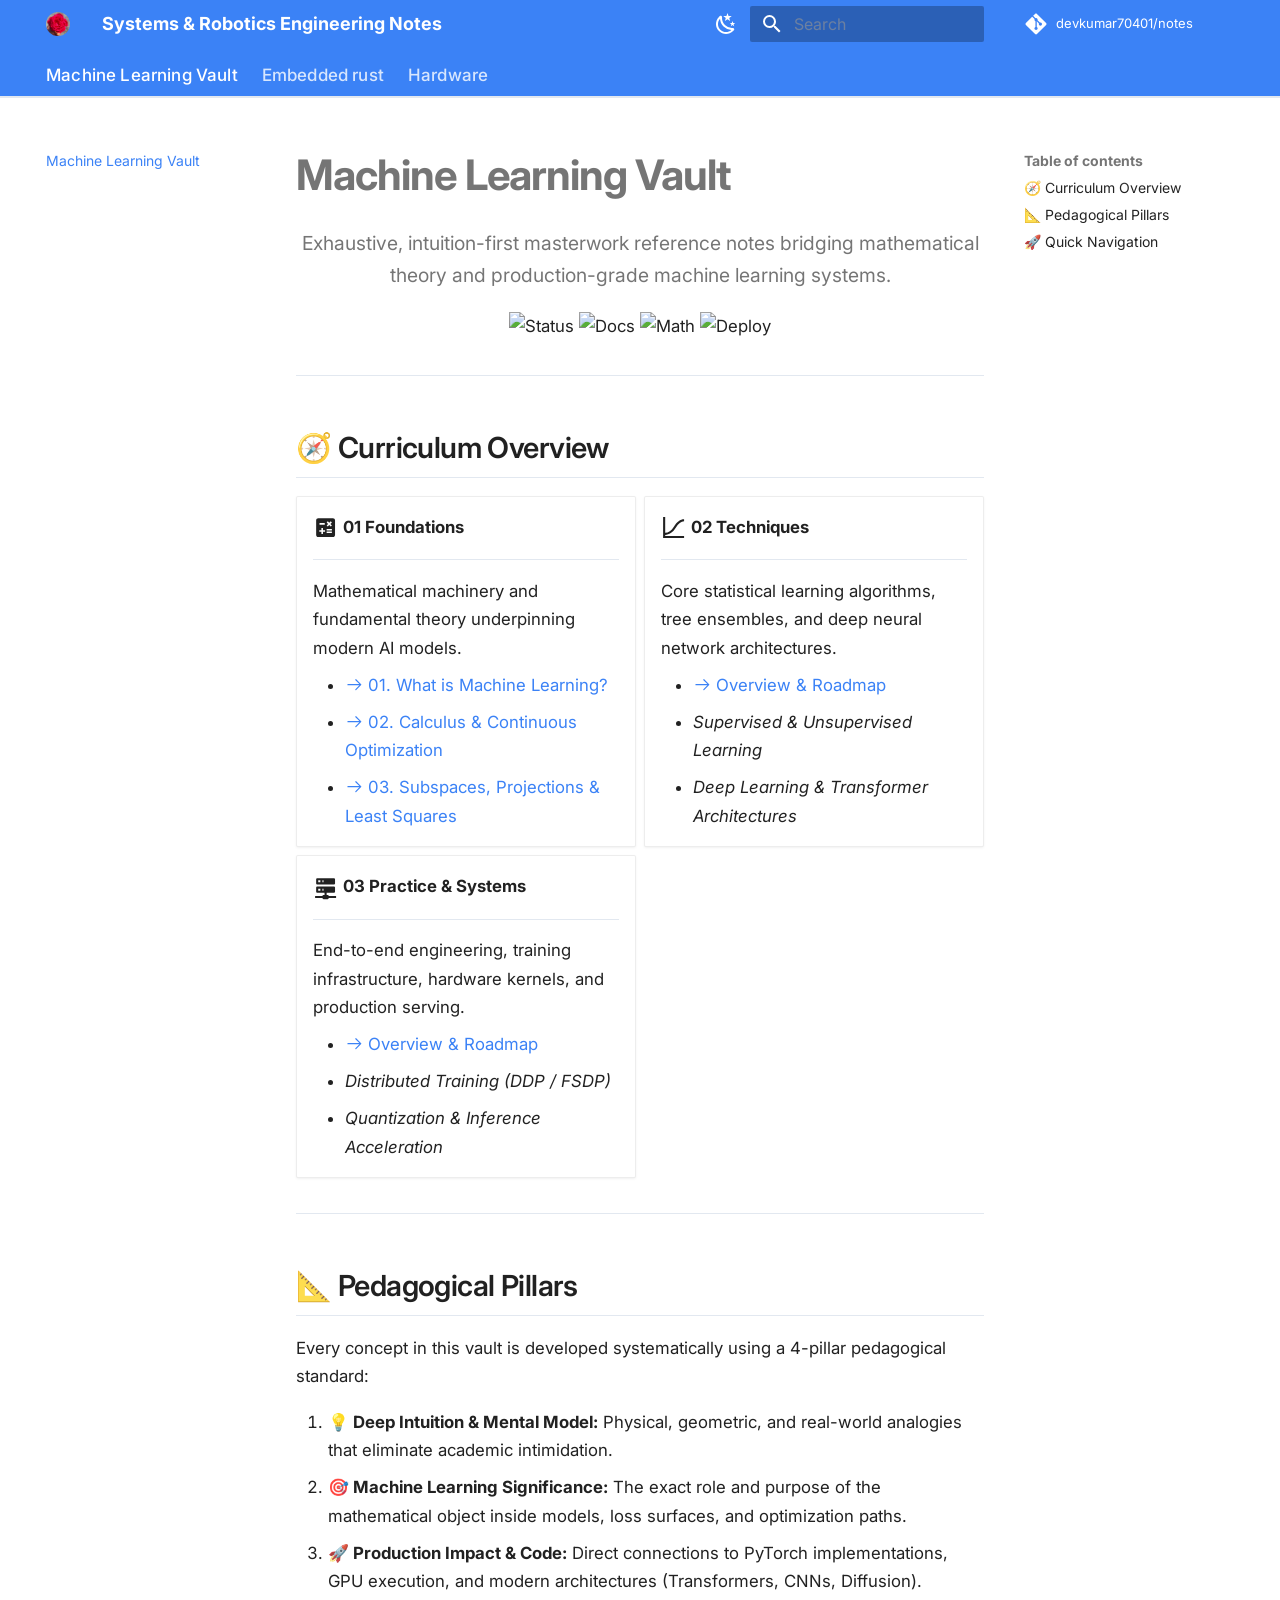
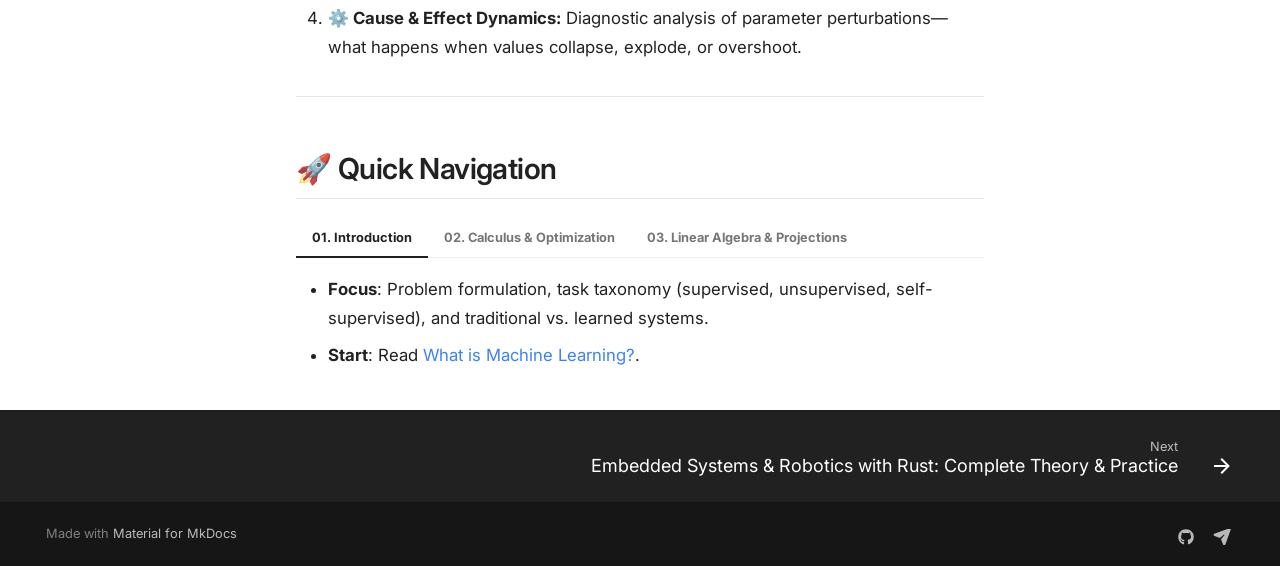
==== index.html @ ed11b373 "deploy: 93e74ef20688823887e43f752be25948a6ef1a98" ====
<!doctype html>
<html lang="en" class="no-js">
  <head>
    
      <meta charset="utf-8">
      <meta name="viewport" content="width=device-width,initial-scale=1">
      
        <meta name="description" content="Production-grade engineering notes on Embedded Rust, Microcontrollers, and Robotics.">
      
      
        <meta name="author" content="Devendra">
      
      
        <link rel="canonical" href="https://devkumar70401.github.io/notes/">
      
      
      
        <link rel="next" href="embedded_rust/">
      
      
        
      
      
      <link rel="icon" href="assets/avatar.png">
      <meta name="generator" content="mkdocs-1.6.1, mkdocs-material-9.8.1">
    
    
      
        <title>Systems & Robotics Engineering Notes</title>
      
    
    
      <link rel="stylesheet" href="assets/stylesheets/main.57a0d79d.min.css">
      
        
        <link rel="stylesheet" href="assets/stylesheets/palette.fb2fffe2.min.css">
      
      


    
    
      
    
    
      
        
        
        <link rel="preconnect" href="https://fonts.gstatic.com" crossorigin>
        <link rel="stylesheet" href="https://fonts.googleapis.com/css?family=Inter:300,300i,400,400i,700,700i%7CJetBrains+Mono:400,400i,700,700i&display=fallback">
        <style>:root{--md-text-font:"Inter";--md-code-font:"JetBrains Mono"}</style>
      
    
    
      <link rel="stylesheet" href="https://unpkg.com/katex@0/dist/katex.min.css">
    
      <link rel="stylesheet" href="stylesheets/extra.css">
    
    <script>__md_scope=new URL(".",location),__md_hash=e=>[...e].reduce(((e,_)=>(e<<5)-e+_.charCodeAt(0)),0),__md_get=(e,_=localStorage,t=__md_scope)=>JSON.parse(_.getItem(t.pathname+"."+e)),__md_set=(e,_,t=localStorage,a=__md_scope)=>{try{t.setItem(a.pathname+"."+e,JSON.stringify(_))}catch(e){}}</script>
    
      

    
    
  </head>
  
  
    
    
      
    
    
    
    
    <body dir="ltr" data-md-color-scheme="default" data-md-color-primary="custom" data-md-color-accent="sky">
  
    
    <input class="md-toggle" data-md-toggle="drawer" type="checkbox" id="__drawer" autocomplete="off">
    <input class="md-toggle" data-md-toggle="search" type="checkbox" id="__search" autocomplete="off">
    <label class="md-overlay" for="__drawer"></label>
    <div data-md-component="skip">
      
        
        <a href="#machine-learning-vault" class="md-skip">
          Skip to content
        </a>
      
    </div>
    <div data-md-component="announce">
      
    </div>
    
    
      

  

<header class="md-header md-header--shadow md-header--lifted" data-md-component="header">
  <nav class="md-header__inner md-grid" aria-label="Header">
    <a href="." title="Systems &amp; Robotics Engineering Notes" class="md-header__button md-logo" aria-label="Systems & Robotics Engineering Notes" data-md-component="logo">
      
  <img src="assets/avatar.png" alt="logo">

    </a>
    <label class="md-header__button md-icon" for="__drawer">
      
      <svg xmlns="http://www.w3.org/2000/svg" viewBox="0 0 24 24"><path d="M3 6h18v2H3zm0 5h18v2H3zm0 5h18v2H3z"/></svg>
    </label>
    <div class="md-header__title" data-md-component="header-title">
      <div class="md-header__ellipsis">
        <div class="md-header__topic">
          <span class="md-ellipsis">
            Systems & Robotics Engineering Notes
          </span>
        </div>
        <div class="md-header__topic" data-md-component="header-topic">
          <span class="md-ellipsis">
            
              Machine Learning Vault
            
          </span>
        </div>
      </div>
    </div>
    
      
        <form class="md-header__option" data-md-component="palette">
  
    
    
    
    <input class="md-option" data-md-color-media="(prefers-color-scheme: light)" data-md-color-scheme="default" data-md-color-primary="custom" data-md-color-accent="sky"  aria-label="Switch to dark mode"  type="radio" name="__palette" id="__palette_0">
    
      <label class="md-header__button md-icon" title="Switch to dark mode" for="__palette_1" hidden>
        <svg xmlns="http://www.w3.org/2000/svg" viewBox="0 0 24 24"><path d="m17.75 4.09-2.53 1.94.91 3.06-2.63-1.81-2.63 1.81.91-3.06-2.53-1.94L12.44 4l1.06-3 1.06 3zm3.5 6.91-1.64 1.25.59 1.98-1.7-1.17-1.7 1.17.59-1.98L15.75 11l2.06-.05L18.5 9l.69 1.95zm-2.28 4.95c.83-.08 1.72 1.1 1.19 1.85-.32.45-.66.87-1.08 1.27C15.17 23 8.84 23 4.94 19.07c-3.91-3.9-3.91-10.24 0-14.14.4-.4.82-.76 1.27-1.08.75-.53 1.93.36 1.85 1.19-.27 2.86.69 5.83 2.89 8.02a9.96 9.96 0 0 0 8.02 2.89m-1.64 2.02a12.08 12.08 0 0 1-7.8-3.47c-2.17-2.19-3.33-5-3.49-7.82-2.81 3.14-2.7 7.96.31 10.98 3.02 3.01 7.84 3.12 10.98.31"/></svg>
      </label>
    
  
    
    
    
    <input class="md-option" data-md-color-media="(prefers-color-scheme: dark)" data-md-color-scheme="slate" data-md-color-primary="custom" data-md-color-accent="sky"  aria-label="Switch to light mode"  type="radio" name="__palette" id="__palette_1">
    
      <label class="md-header__button md-icon" title="Switch to light mode" for="__palette_0" hidden>
        <svg xmlns="http://www.w3.org/2000/svg" viewBox="0 0 24 24"><path d="M12 7a5 5 0 0 1 5 5 5 5 0 0 1-5 5 5 5 0 0 1-5-5 5 5 0 0 1 5-5m0 2a3 3 0 0 0-3 3 3 3 0 0 0 3 3 3 3 0 0 0 3-3 3 3 0 0 0-3-3m0-7 2.39 3.42C13.65 5.15 12.84 5 12 5s-1.65.15-2.39.42zM3.34 7l4.16-.35A7.2 7.2 0 0 0 5.94 8.5c-.44.74-.69 1.5-.83 2.29zm.02 10 1.76-3.77a7.131 7.131 0 0 0 2.38 4.14zM20.65 7l-1.77 3.79a7.02 7.02 0 0 0-2.38-4.15zm-.01 10-4.14.36c.59-.51 1.12-1.14 1.54-1.86.42-.73.69-1.5.83-2.29zM12 22l-2.41-3.44c.74.27 1.55.44 2.41.44.82 0 1.63-.17 2.37-.44z"/></svg>
      </label>
    
  
</form>
      
    
    
      <script>var palette=__md_get("__palette");if(palette&&palette.color){if("(prefers-color-scheme)"===palette.color.media){var media=matchMedia("(prefers-color-scheme: light)"),input=document.querySelector(media.matches?"[data-md-color-media='(prefers-color-scheme: light)']":"[data-md-color-media='(prefers-color-scheme: dark)']");palette.color.media=input.getAttribute("data-md-color-media"),palette.color.scheme=input.getAttribute("data-md-color-scheme"),palette.color.primary=input.getAttribute("data-md-color-primary"),palette.color.accent=input.getAttribute("data-md-color-accent")}for(var[key,value]of Object.entries(palette.color))document.body.setAttribute("data-md-color-"+key,value)}</script>
    
    
    
      
      
        <label class="md-header__button md-icon" for="__search">
          
          <svg xmlns="http://www.w3.org/2000/svg" viewBox="0 0 24 24"><path d="M9.5 3A6.5 6.5 0 0 1 16 9.5c0 1.61-.59 3.09-1.56 4.23l.27.27h.79l5 5-1.5 1.5-5-5v-.79l-.27-.27A6.52 6.52 0 0 1 9.5 16 6.5 6.5 0 0 1 3 9.5 6.5 6.5 0 0 1 9.5 3m0 2C7 5 5 7 5 9.5S7 14 9.5 14 14 12 14 9.5 12 5 9.5 5"/></svg>
        </label>
        <div class="md-search" data-md-component="search" role="dialog">
  <label class="md-search__overlay" for="__search"></label>
  <div class="md-search__inner" role="search">
    <form class="md-search__form" name="search">
      <input type="text" class="md-search__input" name="query" aria-label="Search" placeholder="Search" autocapitalize="off" autocorrect="off" autocomplete="off" spellcheck="false" data-md-component="search-query" required>
      <label class="md-search__icon md-icon" for="__search">
        
        <svg xmlns="http://www.w3.org/2000/svg" viewBox="0 0 24 24"><path d="M9.5 3A6.5 6.5 0 0 1 16 9.5c0 1.61-.59 3.09-1.56 4.23l.27.27h.79l5 5-1.5 1.5-5-5v-.79l-.27-.27A6.52 6.52 0 0 1 9.5 16 6.5 6.5 0 0 1 3 9.5 6.5 6.5 0 0 1 9.5 3m0 2C7 5 5 7 5 9.5S7 14 9.5 14 14 12 14 9.5 12 5 9.5 5"/></svg>
        
        <svg xmlns="http://www.w3.org/2000/svg" viewBox="0 0 24 24"><path d="M20 11v2H8l5.5 5.5-1.42 1.42L4.16 12l7.92-7.92L13.5 5.5 8 11z"/></svg>
      </label>
      <nav class="md-search__options" aria-label="Search">
        
          <a href="javascript:void(0)" class="md-search__icon md-icon" title="Share" aria-label="Share" data-clipboard data-clipboard-text="" data-md-component="search-share" tabindex="-1">
            
            <svg xmlns="http://www.w3.org/2000/svg" viewBox="0 0 24 24"><path d="M18 16.08c-.76 0-1.44.3-1.96.77L8.91 12.7c.05-.23.09-.46.09-.7s-.04-.47-.09-.7l7.05-4.11c.54.5 1.25.81 2.04.81a3 3 0 0 0 3-3 3 3 0 0 0-3-3 3 3 0 0 0-3 3c0 .24.04.47.09.7L8.04 9.81C7.5 9.31 6.79 9 6 9a3 3 0 0 0-3 3 3 3 0 0 0 3 3c.79 0 1.5-.31 2.04-.81l7.12 4.15c-.05.21-.08.43-.08.66 0 1.61 1.31 2.91 2.92 2.91s2.92-1.3 2.92-2.91A2.92 2.92 0 0 0 18 16.08"/></svg>
          </a>
        
        <button type="reset" class="md-search__icon md-icon" title="Clear" aria-label="Clear" tabindex="-1">
          
          <svg xmlns="http://www.w3.org/2000/svg" viewBox="0 0 24 24"><path d="M19 6.41 17.59 5 12 10.59 6.41 5 5 6.41 10.59 12 5 17.59 6.41 19 12 13.41 17.59 19 19 17.59 13.41 12z"/></svg>
        </button>
      </nav>
      
        <div class="md-search__suggest" data-md-component="search-suggest"></div>
      
    </form>
    <div class="md-search__output">
      <div class="md-search__scrollwrap" tabindex="0" data-md-scrollfix>
        <div class="md-search-result" data-md-component="search-result">
          <div class="md-search-result__meta">
            Initializing search
          </div>
          <ol class="md-search-result__list" role="presentation"></ol>
        </div>
      </div>
    </div>
  </div>
</div>
      
    
    
      <div class="md-header__source">
        <a href="https://github.com/devkumar70401/notes" title="Go to repository" class="md-source" data-md-component="source">
  <div class="md-source__icon md-icon">
    
    <svg xmlns="http://www.w3.org/2000/svg" viewBox="0 0 448 512"><!--! Font Awesome Free 7.1.0 by @fontawesome - https://fontawesome.com License - https://fontawesome.com/license/free (Icons: CC BY 4.0, Fonts: SIL OFL 1.1, Code: MIT License) Copyright 2025 Fonticons, Inc.--><path d="M439.6 236.1 244 40.5c-5.4-5.5-12.8-8.5-20.4-8.5s-15 3-20.4 8.4L162.5 81l51.5 51.5c27.1-9.1 52.7 16.8 43.4 43.7l49.7 49.7c34.2-11.8 61.2 31 35.5 56.7-26.5 26.5-70.2-2.9-56-37.3L240.3 199v121.9c25.3 12.5 22.3 41.8 9.1 55-6.4 6.4-15.2 10.1-24.3 10.1s-17.8-3.6-24.3-10.1c-17.6-17.6-11.1-46.9 11.2-56v-123c-20.8-8.5-24.6-30.7-18.6-45L142.6 101 8.5 235.1C3 240.6 0 247.9 0 255.5s3 15 8.5 20.4l195.6 195.7c5.4 5.4 12.7 8.4 20.4 8.4s15-3 20.4-8.4l194.7-194.7c5.4-5.4 8.4-12.8 8.4-20.4s-3-15-8.4-20.4"/></svg>
  </div>
  <div class="md-source__repository">
    devkumar70401/notes
  </div>
</a>
      </div>
    
  </nav>
  
    
      
<nav class="md-tabs" aria-label="Tabs" data-md-component="tabs">
  <div class="md-grid">
    <ul class="md-tabs__list">
      
        
  
  
  
    
  
  
    <li class="md-tabs__item md-tabs__item--active">
      <a href="." class="md-tabs__link">
        
  
  
    
  
  Machine Learning Vault

      </a>
    </li>
  

      
        
  
  
  
  
    
    
      <li class="md-tabs__item">
        <a href="embedded_rust/" class="md-tabs__link">
          
  
  
  Embedded rust

        </a>
      </li>
    
  

      
        
  
  
  
  
    
    
      <li class="md-tabs__item">
        <a href="hardware/hardware_theory/" class="md-tabs__link">
          
  
  
  Hardware

        </a>
      </li>
    
  

      
    </ul>
  </div>
</nav>
    
  
</header>
    
    <div class="md-container" data-md-component="container">
      
      
        
      
      <main class="md-main" data-md-component="main">
        <div class="md-main__inner md-grid">
          
            
              
              <div class="md-sidebar md-sidebar--primary" data-md-component="sidebar" data-md-type="navigation" >
                <div class="md-sidebar__scrollwrap">
                  <div class="md-sidebar__inner">
                    


  


<nav class="md-nav md-nav--primary md-nav--lifted" aria-label="Navigation" data-md-level="0">
  <label class="md-nav__title" for="__drawer">
    <a href="." title="Systems &amp; Robotics Engineering Notes" class="md-nav__button md-logo" aria-label="Systems & Robotics Engineering Notes" data-md-component="logo">
      
  <img src="assets/avatar.png" alt="logo">

    </a>
    Systems & Robotics Engineering Notes
  </label>
  
    <div class="md-nav__source">
      <a href="https://github.com/devkumar70401/notes" title="Go to repository" class="md-source" data-md-component="source">
  <div class="md-source__icon md-icon">
    
    <svg xmlns="http://www.w3.org/2000/svg" viewBox="0 0 448 512"><!--! Font Awesome Free 7.1.0 by @fontawesome - https://fontawesome.com License - https://fontawesome.com/license/free (Icons: CC BY 4.0, Fonts: SIL OFL 1.1, Code: MIT License) Copyright 2025 Fonticons, Inc.--><path d="M439.6 236.1 244 40.5c-5.4-5.5-12.8-8.5-20.4-8.5s-15 3-20.4 8.4L162.5 81l51.5 51.5c27.1-9.1 52.7 16.8 43.4 43.7l49.7 49.7c34.2-11.8 61.2 31 35.5 56.7-26.5 26.5-70.2-2.9-56-37.3L240.3 199v121.9c25.3 12.5 22.3 41.8 9.1 55-6.4 6.4-15.2 10.1-24.3 10.1s-17.8-3.6-24.3-10.1c-17.6-17.6-11.1-46.9 11.2-56v-123c-20.8-8.5-24.6-30.7-18.6-45L142.6 101 8.5 235.1C3 240.6 0 247.9 0 255.5s3 15 8.5 20.4l195.6 195.7c5.4 5.4 12.7 8.4 20.4 8.4s15-3 20.4-8.4l194.7-194.7c5.4-5.4 8.4-12.8 8.4-20.4s-3-15-8.4-20.4"/></svg>
  </div>
  <div class="md-source__repository">
    devkumar70401/notes
  </div>
</a>
    </div>
  
  <ul class="md-nav__list" data-md-scrollfix>
    
      
      
  
  
    
  
  
  
    <li class="md-nav__item md-nav__item--active">
      
      <input class="md-nav__toggle md-toggle" type="checkbox" id="__toc">
      
      
        
      
      
        <label class="md-nav__link md-nav__link--active" for="__toc">
          
  
  
  <span class="md-ellipsis">
    
  
    Machine Learning Vault
  

    
  </span>
  
  

          <span class="md-nav__icon md-icon"></span>
        </label>
      
      <a href="." class="md-nav__link md-nav__link--active">
        
  
  
  <span class="md-ellipsis">
    
  
    Machine Learning Vault
  

    
  </span>
  
  

      </a>
      
        

<nav class="md-nav md-nav--secondary" aria-label="Table of contents">
  
  
  
    
  
  
    <label class="md-nav__title" for="__toc">
      <span class="md-nav__icon md-icon"></span>
      Table of contents
    </label>
    <ul class="md-nav__list" data-md-component="toc" data-md-scrollfix>
      
        <li class="md-nav__item">
  <a href="#curriculum-overview" class="md-nav__link">
    <span class="md-ellipsis">
      
        🧭 Curriculum Overview
      
    </span>
  </a>
  
</li>
      
        <li class="md-nav__item">
  <a href="#pedagogical-pillars" class="md-nav__link">
    <span class="md-ellipsis">
      
        📐 Pedagogical Pillars
      
    </span>
  </a>
  
</li>
      
        <li class="md-nav__item">
  <a href="#quick-navigation" class="md-nav__link">
    <span class="md-ellipsis">
      
        🚀 Quick Navigation
      
    </span>
  </a>
  
</li>
      
    </ul>
  
</nav>
      
    </li>
  

    
      
      
  
  
  
  
    
    
    
    
      
      
        
      
    
    
    <li class="md-nav__item md-nav__item--nested">
      
        
        
          
        
        <input class="md-nav__toggle md-toggle md-toggle--indeterminate" type="checkbox" id="__nav_2" >
        
          
          <label class="md-nav__link" for="__nav_2" id="__nav_2_label" tabindex="0">
            
  
  
  <span class="md-ellipsis">
    
  
    Embedded rust
  

    
  </span>
  
  

            <span class="md-nav__icon md-icon"></span>
          </label>
        
        <nav class="md-nav" data-md-level="1" aria-labelledby="__nav_2_label" aria-expanded="false">
          <label class="md-nav__title" for="__nav_2">
            <span class="md-nav__icon md-icon"></span>
            
  
    Embedded rust
  

          </label>
          <ul class="md-nav__list" data-md-scrollfix>
            
              
                
  
  
  
  
    <li class="md-nav__item">
      <a href="embedded_rust/" class="md-nav__link">
        
  
  
  <span class="md-ellipsis">
    
  
    Embedded Systems &amp; Robotics with Rust: Complete Theory &amp; Practice
  

    
  </span>
  
  

      </a>
    </li>
  

              
            
              
                
  
  
  
  
    
    
    
    
      
      
        
      
    
    
    <li class="md-nav__item md-nav__item--nested">
      
        
        
          
        
        <input class="md-nav__toggle md-toggle md-toggle--indeterminate" type="checkbox" id="__nav_2_2" >
        
          
          <label class="md-nav__link" for="__nav_2_2" id="__nav_2_2_label" tabindex="0">
            
  
  
  <span class="md-ellipsis">
    
  
    Unit 01 foundations
  

    
  </span>
  
  

            <span class="md-nav__icon md-icon"></span>
          </label>
        
        <nav class="md-nav" data-md-level="2" aria-labelledby="__nav_2_2_label" aria-expanded="false">
          <label class="md-nav__title" for="__nav_2_2">
            <span class="md-nav__icon md-icon"></span>
            
  
    Unit 01 foundations
  

          </label>
          <ul class="md-nav__list" data-md-scrollfix>
            
              
                
  
  
  
  
    <li class="md-nav__item">
      <a href="embedded_rust/unit_01_foundations/ch01_syntax_and_execution_model/" class="md-nav__link">
        
  
  
  <span class="md-ellipsis">
    
  
    Chapter 1: From Java/Python to Rust: Syntax &amp; Execution Model
  

    
  </span>
  
  

      </a>
    </li>
  

              
            
          </ul>
        </nav>
      
    </li>
  

              
            
          </ul>
        </nav>
      
    </li>
  

    
      
      
  
  
  
  
    
    
    
    
      
      
        
      
    
    
    <li class="md-nav__item md-nav__item--nested">
      
        
        
          
        
        <input class="md-nav__toggle md-toggle md-toggle--indeterminate" type="checkbox" id="__nav_3" >
        
          
          <label class="md-nav__link" for="__nav_3" id="__nav_3_label" tabindex="0">
            
  
  
  <span class="md-ellipsis">
    
  
    Hardware
  

    
  </span>
  
  

            <span class="md-nav__icon md-icon"></span>
          </label>
        
        <nav class="md-nav" data-md-level="1" aria-labelledby="__nav_3_label" aria-expanded="false">
          <label class="md-nav__title" for="__nav_3">
            <span class="md-nav__icon md-icon"></span>
            
  
    Hardware
  

          </label>
          <ul class="md-nav__list" data-md-scrollfix>
            
              
                
  
  
  
  
    <li class="md-nav__item">
      <a href="hardware/hardware_theory/" class="md-nav__link">
        
  
  
  <span class="md-ellipsis">
    
  
    Hardware theory
  

    
  </span>
  
  

      </a>
    </li>
  

              
            
          </ul>
        </nav>
      
    </li>
  

    
  </ul>
</nav>
                  </div>
                </div>
              </div>
            
            
              
              <div class="md-sidebar md-sidebar--secondary" data-md-component="sidebar" data-md-type="toc" >
                <div class="md-sidebar__scrollwrap">
                  <div class="md-sidebar__inner">
                    

<nav class="md-nav md-nav--secondary" aria-label="Table of contents">
  
  
  
    
  
  
    <label class="md-nav__title" for="__toc">
      <span class="md-nav__icon md-icon"></span>
      Table of contents
    </label>
    <ul class="md-nav__list" data-md-component="toc" data-md-scrollfix>
      
        <li class="md-nav__item">
  <a href="#curriculum-overview" class="md-nav__link">
    <span class="md-ellipsis">
      
        🧭 Curriculum Overview
      
    </span>
  </a>
  
</li>
      
        <li class="md-nav__item">
  <a href="#pedagogical-pillars" class="md-nav__link">
    <span class="md-ellipsis">
      
        📐 Pedagogical Pillars
      
    </span>
  </a>
  
</li>
      
        <li class="md-nav__item">
  <a href="#quick-navigation" class="md-nav__link">
    <span class="md-ellipsis">
      
        🚀 Quick Navigation
      
    </span>
  </a>
  
</li>
      
    </ul>
  
</nav>
                  </div>
                </div>
              </div>
            
          
          
            <div class="md-content" data-md-component="content">
              
                



  


              
              <article class="md-content__inner md-typeset">
                
                  


  
  


<h1 id="machine-learning-vault">Machine Learning Vault<a class="headerlink" href="#machine-learning-vault" title="Permanent link">&para;</a></h1>
<p align="center" style="font-size: 1.15em; color: var(--md-default-fg-color--light); margin-top: -0.5em; max-width: 680px; margin-left: auto; margin-right: auto;">
  Exhaustive, intuition-first masterwork reference notes bridging mathematical theory and production-grade machine learning systems.
</p>

<p align="center">
  <img src="https://img.shields.io/badge/Status-Active_Development-3b82f6?style=flat-square" alt="Status">
  <img src="https://img.shields.io/badge/Docs-Material_for_MkDocs-0f172a?style=flat-square" alt="Docs">
  <img src="https://img.shields.io/badge/Math-KaTeX_Rendered-3b82f6?style=flat-square" alt="Math">
  <img src="https://img.shields.io/badge/Deploy-GitHub_Pages-22c55e?style=flat-square" alt="Deploy">
</p>

<hr />
<h2 id="curriculum-overview">🧭 Curriculum Overview<a class="headerlink" href="#curriculum-overview" title="Permanent link">&para;</a></h2>
<div class="grid cards">
<ul>
<li>
<p><span class="twemoji lg middle"><svg xmlns="http://www.w3.org/2000/svg" viewBox="0 0 24 24"><path d="M19 3H5c-1.1 0-2 .9-2 2v14c0 1.1.9 2 2 2h14c1.1 0 2-.9 2-2V5c0-1.1-.9-2-2-2m-6 4.1L14.1 6l1.4 1.4L16.9 6 18 7.1l-1.4 1.4L18 9.9 16.9 11l-1.4-1.4-1.4 1.4L13 9.9l1.4-1.4zm-6.8.6h5v1.5h-5zm5.3 8.3h-2v2H8v-2H6v-1.5h2v-2h1.5v2h2zm6.5 1.2h-5v-1.5h5zm0-2.4h-5v-1.5h5z"/></svg></span> <strong>01 Foundations</strong></p>
<hr />
<p>Mathematical machinery and fundamental theory underpinning modern AI models.</p>
<ul>
<li><a href="machine learning/01 foundations/01_what_is_machine_learning.md"><span class="twemoji"><svg xmlns="http://www.w3.org/2000/svg" viewBox="0 0 24 24"><path d="M13.22 19.03a.75.75 0 0 1 0-1.06L18.19 13H3.75a.75.75 0 0 1 0-1.5h14.44l-4.97-4.97a.749.749 0 0 1 .326-1.275.75.75 0 0 1 .734.215l6.25 6.25a.75.75 0 0 1 0 1.06l-6.25 6.25a.75.75 0 0 1-1.06 0"/></svg></span> 01. What is Machine Learning?</a>  </li>
<li><a href="machine learning/01 foundations/02_calculus.md"><span class="twemoji"><svg xmlns="http://www.w3.org/2000/svg" viewBox="0 0 24 24"><path d="M13.22 19.03a.75.75 0 0 1 0-1.06L18.19 13H3.75a.75.75 0 0 1 0-1.5h14.44l-4.97-4.97a.749.749 0 0 1 .326-1.275.75.75 0 0 1 .734.215l6.25 6.25a.75.75 0 0 1 0 1.06l-6.25 6.25a.75.75 0 0 1-1.06 0"/></svg></span> 02. Calculus &amp; Continuous Optimization</a>  </li>
<li><a href="machine learning/01 foundations/03_subspaces_projections_and_least_squares.md"><span class="twemoji"><svg xmlns="http://www.w3.org/2000/svg" viewBox="0 0 24 24"><path d="M13.22 19.03a.75.75 0 0 1 0-1.06L18.19 13H3.75a.75.75 0 0 1 0-1.5h14.44l-4.97-4.97a.749.749 0 0 1 .326-1.275.75.75 0 0 1 .734.215l6.25 6.25a.75.75 0 0 1 0 1.06l-6.25 6.25a.75.75 0 0 1-1.06 0"/></svg></span> 03. Subspaces, Projections &amp; Least Squares</a></li>
</ul>
</li>
<li>
<p><span class="twemoji lg middle"><svg xmlns="http://www.w3.org/2000/svg" viewBox="0 0 24 24"><path d="M4 19v1h18v2H2V2h2v15c3 0 6-2 8.1-5.6 3-5 6.3-7.4 9.9-7.4v2c-2.8 0-5.5 2.1-8.1 6.5C11.3 16.6 7.7 19 4 19"/></svg></span> <strong>02 Techniques</strong></p>
<hr />
<p>Core statistical learning algorithms, tree ensembles, and deep neural network architectures.</p>
<ul>
<li><a href="machine learning/02 techniques/index.md"><span class="twemoji"><svg xmlns="http://www.w3.org/2000/svg" viewBox="0 0 24 24"><path d="M13.22 19.03a.75.75 0 0 1 0-1.06L18.19 13H3.75a.75.75 0 0 1 0-1.5h14.44l-4.97-4.97a.749.749 0 0 1 .326-1.275.75.75 0 0 1 .734.215l6.25 6.25a.75.75 0 0 1 0 1.06l-6.25 6.25a.75.75 0 0 1-1.06 0"/></svg></span> Overview &amp; Roadmap</a></li>
<li><em>Supervised &amp; Unsupervised Learning</em></li>
<li><em>Deep Learning &amp; Transformer Architectures</em></li>
</ul>
</li>
<li>
<p><span class="twemoji lg middle"><svg xmlns="http://www.w3.org/2000/svg" viewBox="0 0 24 24"><path d="M13 19h1a1 1 0 0 1 1 1h7v2h-7a1 1 0 0 1-1 1h-4a1 1 0 0 1-1-1H2v-2h7a1 1 0 0 1 1-1h1v-2H4a1 1 0 0 1-1-1v-4a1 1 0 0 1 1-1h16a1 1 0 0 1 1 1v4a1 1 0 0 1-1 1h-7zM4 3h16a1 1 0 0 1 1 1v4a1 1 0 0 1-1 1H4a1 1 0 0 1-1-1V4a1 1 0 0 1 1-1m5 4h1V5H9zm0 8h1v-2H9zM5 5v2h2V5zm0 8v2h2v-2z"/></svg></span> <strong>03 Practice &amp; Systems</strong></p>
<hr />
<p>End-to-end engineering, training infrastructure, hardware kernels, and production serving.</p>
<ul>
<li><a href="machine learning/03 practice/index.md"><span class="twemoji"><svg xmlns="http://www.w3.org/2000/svg" viewBox="0 0 24 24"><path d="M13.22 19.03a.75.75 0 0 1 0-1.06L18.19 13H3.75a.75.75 0 0 1 0-1.5h14.44l-4.97-4.97a.749.749 0 0 1 .326-1.275.75.75 0 0 1 .734.215l6.25 6.25a.75.75 0 0 1 0 1.06l-6.25 6.25a.75.75 0 0 1-1.06 0"/></svg></span> Overview &amp; Roadmap</a></li>
<li><em>Distributed Training (DDP / FSDP)</em></li>
<li><em>Quantization &amp; Inference Acceleration</em></li>
</ul>
</li>
</ul>
</div>
<hr />
<h2 id="pedagogical-pillars">📐 Pedagogical Pillars<a class="headerlink" href="#pedagogical-pillars" title="Permanent link">&para;</a></h2>
<p>Every concept in this vault is developed systematically using a 4-pillar pedagogical standard:</p>
<ol>
<li><strong>💡 Deep Intuition &amp; Mental Model:</strong> Physical, geometric, and real-world analogies that eliminate academic intimidation.</li>
<li><strong>🎯 Machine Learning Significance:</strong> The exact role and purpose of the mathematical object inside models, loss surfaces, and optimization paths.</li>
<li><strong>🚀 Production Impact &amp; Code:</strong> Direct connections to PyTorch implementations, GPU execution, and modern architectures (Transformers, CNNs, Diffusion).</li>
<li><strong>⚙️ Cause &amp; Effect Dynamics:</strong> Diagnostic analysis of parameter perturbations—what happens when values collapse, explode, or overshoot.</li>
</ol>
<hr />
<h2 id="quick-navigation">🚀 Quick Navigation<a class="headerlink" href="#quick-navigation" title="Permanent link">&para;</a></h2>
<div class="tabbed-set tabbed-alternate" data-tabs="1:3"><input checked="checked" id="__tabbed_1_1" name="__tabbed_1" type="radio" /><input id="__tabbed_1_2" name="__tabbed_1" type="radio" /><input id="__tabbed_1_3" name="__tabbed_1" type="radio" /><div class="tabbed-labels"><label for="__tabbed_1_1">01. Introduction</label><label for="__tabbed_1_2">02. Calculus &amp; Optimization</label><label for="__tabbed_1_3">03. Linear Algebra &amp; Projections</label></div>
<div class="tabbed-content">
<div class="tabbed-block">
<ul>
<li><strong>Focus</strong>: Problem formulation, task taxonomy (supervised, unsupervised, self-supervised), and traditional vs. learned systems.</li>
<li><strong>Start</strong>: Read <a href="machine learning/01 foundations/01_what_is_machine_learning.md">What is Machine Learning?</a>.</li>
</ul>
</div>
<div class="tabbed-block">
<ul>
<li><strong>Focus</strong>: Rates of change, Jacobians, Hessians, Taylor polynomial approximations, gradient descent dynamics, and learning rate sensitivity.</li>
<li><strong>Start</strong>: Read <a href="machine learning/01 foundations/02_calculus.md">Calculus &amp; Continuous Optimization</a>.</li>
</ul>
</div>
<div class="tabbed-block">
<ul>
<li><strong>Focus</strong>: Fundamental vector subspaces, column/null spaces, orthogonality, projection operators, and Ordinary Least Squares (<span class="arithmatex">\(A^T A x = A^T b\)</span>).</li>
<li><strong>Start</strong>: Read <a href="machine learning/01 foundations/03_subspaces_projections_and_least_squares.md">Subspaces, Projections &amp; Least Squares</a>.</li>
</ul>
</div>
</div>
</div>












                
              </article>
            </div>
          
          
  <script>var tabs=__md_get("__tabs");if(Array.isArray(tabs))e:for(var set of document.querySelectorAll(".tabbed-set")){var labels=set.querySelector(".tabbed-labels");for(var tab of tabs)for(var label of labels.getElementsByTagName("label"))if(label.innerText.trim()===tab){var input=document.getElementById(label.htmlFor);input.checked=!0;continue e}}</script>

<script>var target=document.getElementById(location.hash.slice(1));target&&target.name&&(target.checked=target.name.startsWith("__tabbed_"))</script>
        </div>
        
          <button type="button" class="md-top md-icon" data-md-component="top" hidden>
  
  <svg xmlns="http://www.w3.org/2000/svg" viewBox="0 0 24 24"><path d="M13 20h-2V8l-5.5 5.5-1.42-1.42L12 4.16l7.92 7.92-1.42 1.42L13 8z"/></svg>
  Back to top
</button>
        
      </main>
      
        <footer class="md-footer">
  
    
      
      <nav class="md-footer__inner md-grid" aria-label="Footer" >
        
        
          
          <a href="embedded_rust/" class="md-footer__link md-footer__link--next" aria-label="Next: Embedded Systems &amp;amp; Robotics with Rust: Complete Theory &amp;amp; Practice">
            <div class="md-footer__title">
              <span class="md-footer__direction">
                Next
              </span>
              <div class="md-ellipsis">
                Embedded Systems &amp; Robotics with Rust: Complete Theory &amp; Practice
              </div>
            </div>
            <div class="md-footer__button md-icon">
              
              <svg xmlns="http://www.w3.org/2000/svg" viewBox="0 0 24 24"><path d="M4 11v2h12l-5.5 5.5 1.42 1.42L19.84 12l-7.92-7.92L10.5 5.5 16 11z"/></svg>
            </div>
          </a>
        
      </nav>
    
  
  <div class="md-footer-meta md-typeset">
    <div class="md-footer-meta__inner md-grid">
      <div class="md-copyright">
  
  
    Made with
    <a href="https://squidfunk.github.io/mkdocs-material/" target="_blank" rel="noopener">
      Material for MkDocs
    </a>
  
</div>
      
        
<div class="md-social">
  
    
    
    
    
    <a href="https://github.com/devkumar70401" target="_blank" rel="noopener" title="GitHub Profile" class="md-social__link">
      <svg xmlns="http://www.w3.org/2000/svg" viewBox="0 0 512 512"><!--! Font Awesome Free 7.1.0 by @fontawesome - https://fontawesome.com License - https://fontawesome.com/license/free (Icons: CC BY 4.0, Fonts: SIL OFL 1.1, Code: MIT License) Copyright 2025 Fonticons, Inc.--><path d="M173.9 397.4c0 2-2.3 3.6-5.2 3.6-3.3.3-5.6-1.3-5.6-3.6 0-2 2.3-3.6 5.2-3.6 3-.3 5.6 1.3 5.6 3.6m-31.1-4.5c-.7 2 1.3 4.3 4.3 4.9 2.6 1 5.6 0 6.2-2s-1.3-4.3-4.3-5.2c-2.6-.7-5.5.3-6.2 2.3m44.2-1.7c-2.9.7-4.9 2.6-4.6 4.9.3 2 2.9 3.3 5.9 2.6 2.9-.7 4.9-2.6 4.6-4.6-.3-1.9-3-3.2-5.9-2.9M252.8 8C114.1 8 8 113.3 8 252c0 110.9 69.8 205.8 169.5 239.2 12.8 2.3 17.3-5.6 17.3-12.1 0-6.2-.3-40.4-.3-61.4 0 0-70 15-84.7-29.8 0 0-11.4-29.1-27.8-36.6 0 0-22.9-15.7 1.6-15.4 0 0 24.9 2 38.6 25.8 21.9 38.6 58.6 27.5 72.9 20.9 2.3-16 8.8-27.1 16-33.7-55.9-6.2-112.3-14.3-112.3-110.5 0-27.5 7.6-41.3 23.6-58.9-2.6-6.5-11.1-33.3 2.6-67.9 20.9-6.5 69 27 69 27 20-5.6 41.5-8.5 62.8-8.5s42.8 2.9 62.8 8.5c0 0 48.1-33.6 69-27 13.7 34.7 5.2 61.4 2.6 67.9 16 17.7 25.8 31.5 25.8 58.9 0 96.5-58.9 104.2-114.8 110.5 9.2 7.9 17 22.9 17 46.4 0 33.7-.3 75.4-.3 83.6 0 6.5 4.6 14.4 17.3 12.1C436.2 457.8 504 362.9 504 252 504 113.3 391.5 8 252.8 8M105.2 352.9c-1.3 1-1 3.3.7 5.2 1.6 1.6 3.9 2.3 5.2 1 1.3-1 1-3.3-.7-5.2-1.6-1.6-3.9-2.3-5.2-1m-10.8-8.1c-.7 1.3.3 2.9 2.3 3.9 1.6 1 3.6.7 4.3-.7.7-1.3-.3-2.9-2.3-3.9-2-.6-3.6-.3-4.3.7m32.4 35.6c-1.6 1.3-1 4.3 1.3 6.2 2.3 2.3 5.2 2.6 6.5 1 1.3-1.3.7-4.3-1.3-6.2-2.2-2.3-5.2-2.6-6.5-1m-11.4-14.7c-1.6 1-1.6 3.6 0 5.9s4.3 3.3 5.6 2.3c1.6-1.3 1.6-3.9 0-6.2-1.4-2.3-4-3.3-5.6-2"/></svg>
    </a>
  
    
    
    
    
    <a href="mailto:devkumar70401@gmail.com" target="_blank" rel="noopener" title="Email Devendra" class="md-social__link">
      <svg xmlns="http://www.w3.org/2000/svg" viewBox="0 0 576 512"><!--! Font Awesome Free 7.1.0 by @fontawesome - https://fontawesome.com License - https://fontawesome.com/license/free (Icons: CC BY 4.0, Fonts: SIL OFL 1.1, Code: MIT License) Copyright 2025 Fonticons, Inc.--><path d="M536.4-26.3c9.8-3.5 20.6-1 28 6.3s9.8 18.2 6.3 28l-178 496.9c-5 13.9-18.1 23.1-32.8 23.1-14.2 0-27-8.6-32.3-21.7l-64.2-158c-4.5-11-2.5-23.6 5.2-32.6l94.5-112.4c5.1-6.1 4.7-15-.9-20.6s-14.6-6-20.6-.9l-112.4 94.3c-9.1 7.6-21.6 9.6-32.6 5.2L38.1 216.8c-13.1-5.3-21.7-18.1-21.7-32.3 0-14.7 9.2-27.8 23.1-32.8z"/></svg>
    </a>
  
</div>
      
    </div>
  </div>
</footer>
      
    </div>
    <div class="md-dialog" data-md-component="dialog">
      <div class="md-dialog__inner md-typeset"></div>
    </div>
    
      <div class="md-progress" data-md-component="progress" role="progressbar"></div>
    
    
    
      
      
      <script id="__config" type="application/json">{"annotate": null, "base": ".", "features": ["navigation.instant", "navigation.instant.progress", "navigation.tracking", "navigation.tabs", "navigation.tabs.sticky", "navigation.sections", "navigation.expand", "navigation.top", "navigation.path", "navigation.footer", "search.suggest", "search.highlight", "search.share", "content.code.copy", "content.code.annotate", "content.tabs.link", "toc.follow"], "search": "assets/javascripts/workers/search.a7633da7.min.js", "tags": null, "translations": {"clipboard.copied": "Copied to clipboard", "clipboard.copy": "Copy to clipboard", "search.result.more.one": "1 more on this page", "search.result.more.other": "# more on this page", "search.result.none": "No matching documents", "search.result.one": "1 matching document", "search.result.other": "# matching documents", "search.result.placeholder": "Type to start searching", "search.result.term.missing": "Missing", "select.version": "Select version"}, "version": null}</script>
    
    
      <script src="assets/javascripts/bundle.a5f9d56c.min.js"></script>
      
        <script src="javascripts/katex.js"></script>
      
        <script src="https://unpkg.com/katex@0/dist/katex.min.js"></script>
      
        <script src="https://unpkg.com/katex@0/dist/contrib/auto-render.min.js"></script>
      
    
  </body>
</html>
---- assets/stylesheets/main.57a0d79d.min.css ----
@charset "UTF-8";html{box-sizing:border-box;-webkit-text-size-adjust:none;-moz-text-size-adjust:none;text-size-adjust:none}*,:after,:before{box-sizing:inherit}@media(prefers-reduced-motion){*,:after,:before{transition:none!important}}body{margin:0;-webkit-font-smoothing:antialiased;-moz-osx-font-smoothing:grayscale;--md-text-font-family:var(--md-text-font, _),
    -apple-system, BlinkMacSystemFont, Helvetica, Arial, sans-serif;--md-code-font-family:var(--md-code-font, _),
    SFMono-Regular, Consolas, Menlo, monospace}.md-typeset code:not(.focus-visible),a,button,input,label{-webkit-tap-highlight-color:transparent}a{color:inherit;text-decoration:none}hr{box-sizing:initial;display:block;height:.05rem;padding:0;overflow:visible;border:0}small{font-size:80%}sub,sup{line-height:1em}img{border-style:none}table{border-spacing:0;border-collapse:initial}td,th{font-weight:400;vertical-align:top}button{padding:0;margin:0;font-family:inherit;font-size:inherit;background:#0000;border:0}input{border:0;outline:none}:root{--md-primary-fg-color:#4051b5;--md-primary-fg-color--light:#5d6cc0;--md-primary-fg-color--dark:#303fa1;--md-primary-bg-color:#fff;--md-primary-bg-color--light:#ffffffb3;--md-accent-fg-color:#526cfe;--md-accent-fg-color--transparent:#526cfe1a;--md-accent-bg-color:#fff;--md-accent-bg-color--light:#ffffffb3;--md-typeset-table-sort-icon:url("data:image/svg+xml;charset=utf-8,<svg xmlns='http://www.w3.org/2000/svg' viewBox='0 0 24 24'><path d='m18 21-4-4h3V7h-3l4-4 4 4h-3v10h3M2 19v-2h10v2M2 13v-2h7v2M2 7V5h4v2z'/></svg>");--md-typeset-table-sort-icon--asc:url("data:image/svg+xml;charset=utf-8,<svg xmlns='http://www.w3.org/2000/svg' viewBox='0 0 24 24'><path d='M19 17h3l-4 4-4-4h3V3h2M2 17h10v2H2M6 5v2H2V5m0 6h7v2H2z'/></svg>");--md-typeset-table-sort-icon--desc:url("data:image/svg+xml;charset=utf-8,<svg xmlns='http://www.w3.org/2000/svg' viewBox='0 0 24 24'><path d='M19 7h3l-4-4-4 4h3v14h2M2 17h10v2H2M6 5v2H2V5m0 6h7v2H2z'/></svg>")}[data-md-color-scheme=default]{color-scheme:light}[data-md-color-scheme=default] img[src$="#gh-dark-mode-only"],[data-md-color-scheme=default] img[src$="#only-dark"]{display:none}:root,[data-md-color-scheme=default]{--md-hue:225deg;--md-default-fg-color:#000000de;--md-default-fg-color--light:#0000008a;--md-default-fg-color--lighter:#00000052;--md-default-fg-color--lightest:#00000012;--md-default-bg-color:#fff;--md-default-bg-color--light:#ffffffb3;--md-default-bg-color--lighter:#ffffff4d;--md-default-bg-color--lightest:#ffffff1f;--md-code-fg-color:#36464e;--md-code-bg-color:#f5f5f5;--md-code-bg-color--light:#f5f5f5b3;--md-code-bg-color--lighter:#f5f5f54d;--md-code-hl-color:#4287ff;--md-code-hl-color--light:#4287ff1a;--md-code-hl-number-color:#d52a2a;--md-code-hl-special-color:#db1457;--md-code-hl-function-color:#a846b9;--md-code-hl-constant-color:#6e59d9;--md-code-hl-keyword-color:#3f6ec6;--md-code-hl-string-color:#1c7d4d;--md-code-hl-name-color:var(--md-code-fg-color);--md-code-hl-operator-color:var(--md-default-fg-color--light);--md-code-hl-punctuation-color:var(--md-default-fg-color--light);--md-code-hl-comment-color:var(--md-default-fg-color--light);--md-code-hl-generic-color:var(--md-default-fg-color--light);--md-code-hl-variable-color:var(--md-default-fg-color--light);--md-typeset-color:var(--md-default-fg-color);--md-typeset-a-color:var(--md-primary-fg-color);--md-typeset-del-color:#f5503d26;--md-typeset-ins-color:#0bd57026;--md-typeset-kbd-color:#fafafa;--md-typeset-kbd-accent-color:#fff;--md-typeset-kbd-border-color:#b8b8b8;--md-typeset-mark-color:#ffff0080;--md-typeset-table-color:#0000001f;--md-typeset-table-color--light:#00000009;--md-admonition-fg-color:var(--md-default-fg-color);--md-admonition-bg-color:var(--md-default-bg-color);--md-warning-fg-color:#000000de;--md-warning-bg-color:#ff9;--md-footer-fg-color:#fff;--md-footer-fg-color--light:#ffffffb3;--md-footer-fg-color--lighter:#ffffff73;--md-footer-bg-color:#000000de;--md-footer-bg-color--dark:#00000052;--md-shadow-z1:0 0.2rem 0.5rem #0000000d,
    0 0 0.05rem #0000001a;--md-shadow-z2:0 0.2rem 0.5rem #0000001a,
    0 0 0.05rem #00000040;--md-shadow-z3:0 0.2rem 0.5rem #0003,
    0 0 0.05rem #00000059}.md-icon svg{display:block;width:1.2rem;height:1.2rem;fill:currentcolor}aside,body,input{font-family:var(--md-text-font-family);font-feature-settings:"kern","liga";color:var(--md-typeset-color)}code,kbd,pre{font-family:var(--md-code-font-family);font-feature-settings:"kern"}.md-typeset{font-size:.8rem;line-height:1.6;overflow-wrap:break-word;-webkit-print-color-adjust:exact;color-adjust:exact}@media print{.md-typeset{font-size:.68rem}.md-typeset code,.md-typeset kbd,.md-typeset pre{white-space:pre-wrap}}.md-typeset blockquote,.md-typeset dl,.md-typeset figure,.md-typeset ol,.md-typeset pre,.md-typeset ul{margin-top:1em;margin-bottom:1em}.md-typeset h1{margin:0 0 1.25em;font-size:2em;line-height:1.3;color:var(--md-default-fg-color--light)}.md-typeset h1,.md-typeset h2{font-weight:300;letter-spacing:-.01em}.md-typeset h2{margin:1.6em 0 .64em;font-size:1.5625em;line-height:1.4}.md-typeset h3{margin:1.6em 0 .8em;font-size:1.25em;font-weight:400;line-height:1.5;letter-spacing:-.01em}.md-typeset h2+h3{margin-top:.8em}.md-typeset h4{margin:1em 0;font-weight:700;letter-spacing:-.01em}.md-typeset h5,.md-typeset h6{margin:1.25em 0;font-size:.8em;font-weight:700;color:var(--md-default-fg-color--light);letter-spacing:-.01em}.md-typeset h5{text-transform:uppercase}.md-typeset h5 code{text-transform:none}.md-typeset hr{display:flow-root;margin:1.5em 0;border-bottom:.05rem solid var(--md-default-fg-color--lightest)}.md-typeset a{color:var(--md-typeset-a-color);word-break:break-word}.md-typeset a,.md-typeset a:before{transition:color 125ms}.md-typeset a:focus,.md-typeset a:hover{color:var(--md-accent-fg-color)}.md-typeset a:focus code,.md-typeset a:hover code{color:var(--md-accent-fg-color);background-color:var(--md-accent-fg-color--transparent)}.md-typeset a code{color:var(--md-typeset-a-color)}.md-typeset a.focus-visible{outline-color:var(--md-accent-fg-color);outline-offset:.2rem}.md-typeset code,.md-typeset kbd,.md-typeset pre{font-variant-ligatures:none;color:var(--md-code-fg-color);direction:ltr;transition:background-color 125ms}.md-typeset code{padding:0 .2941176471em;font-size:.85em;word-break:break-word;background-color:var(--md-code-bg-color);border-radius:.1rem;-webkit-box-decoration-break:clone;box-decoration-break:clone;transition:color 125ms,background-color 125ms}.md-typeset code:not(.focus-visible){outline:none}.md-typeset pre{position:relative;display:flow-root;line-height:1.4}.md-typeset pre>code{display:block;padding:.7720588235em 1.1764705882em;margin:0;overflow:auto;word-break:normal;touch-action:auto;scrollbar-color:var(--md-default-fg-color--lighter) #0000;scrollbar-width:thin;outline-color:var(--md-accent-fg-color);box-shadow:none;-webkit-box-decoration-break:slice;box-decoration-break:slice}.md-typeset pre>code:hover{scrollbar-color:var(--md-accent-fg-color) #0000}.md-typeset pre>code::-webkit-scrollbar{width:.2rem;height:.2rem}.md-typeset pre>code::-webkit-scrollbar-thumb{background-color:var(--md-default-fg-color--lighter)}.md-typeset pre>code::-webkit-scrollbar-thumb:hover{background-color:var(--md-accent-fg-color)}.md-typeset kbd{display:inline-block;padding:0 .6666666667em;font-size:.75em;color:var(--md-default-fg-color);word-break:break-word;vertical-align:text-top;background-color:var(--md-typeset-kbd-color);border-radius:.1rem;box-shadow:0 .1rem 0 .05rem var(--md-typeset-kbd-border-color),0 .1rem 0 var(--md-typeset-kbd-border-color),0 -.1rem .2rem var(--md-typeset-kbd-accent-color) inset}.md-typeset mark{color:inherit;word-break:break-word;background-color:var(--md-typeset-mark-color);-webkit-box-decoration-break:clone;box-decoration-break:clone}.md-typeset abbr{text-decoration:none;cursor:help}.md-typeset [data-preview],.md-typeset abbr{border-bottom:.05rem dotted var(--md-default-fg-color--light)}.md-typeset small{opacity:.75}[dir=ltr] .md-typeset sub,[dir=ltr] .md-typeset sup{margin-left:.078125em}[dir=rtl] .md-typeset sub,[dir=rtl] .md-typeset sup{margin-right:.078125em}[dir=ltr] .md-typeset blockquote{padding-left:.6rem;border-left:.2rem solid var(--md-default-fg-color--lighter)}[dir=rtl] .md-typeset blockquote{padding-right:.6rem;border-right:.2rem solid var(--md-default-fg-color--lighter)}.md-typeset blockquote{margin-left:0;margin-right:0;color:var(--md-default-fg-color--light)}.md-typeset ul{list-style-type:disc}.md-typeset ul[type]{list-style-type:revert-layer}[dir=ltr] .md-typeset ol,[dir=ltr] .md-typeset ol li ol,[dir=ltr] .md-typeset ol li ul,[dir=ltr] .md-typeset ul,[dir=ltr] .md-typeset ul li ol,[dir=ltr] .md-typeset ul li ul{margin-left:.625em}[dir=rtl] .md-typeset ol,[dir=rtl] .md-typeset ol li ol,[dir=rtl] .md-typeset ol li ul,[dir=rtl] .md-typeset ul,[dir=rtl] .md-typeset ul li ol,[dir=rtl] .md-typeset ul li ul{margin-right:.625em}.md-typeset ol,.md-typeset ul{padding:0}.md-typeset ol:not([hidden]),.md-typeset ul:not([hidden]){display:flow-root}.md-typeset ol ol,.md-typeset ul ol{list-style-type:lower-alpha}.md-typeset ol ol ol,.md-typeset ul ol ol{list-style-type:lower-roman}.md-typeset ol ol ol ol,.md-typeset ul ol ol ol{list-style-type:upper-alpha}.md-typeset ol ol ol ol ol,.md-typeset ul ol ol ol ol{list-style-type:upper-roman}.md-typeset ol[type],.md-typeset ul[type]{list-style-type:revert-layer}[dir=ltr] .md-typeset ol li,[dir=ltr] .md-typeset ul li{margin-left:1.25em}[dir=rtl] .md-typeset ol li,[dir=rtl] .md-typeset ul li{margin-right:1.25em}.md-typeset ol li,.md-typeset ul li{margin-bottom:.5em}.md-typeset ol li blockquote,.md-typeset ol li p,.md-typeset ul li blockquote,.md-typeset ul li p{margin:.5em 0}.md-typeset ol li:last-child,.md-typeset ul li:last-child{margin-bottom:0}.md-typeset ol li ol,.md-typeset ol li ul,.md-typeset ul li ol,.md-typeset ul li ul{margin-top:.5em;margin-bottom:.5em}[dir=ltr] .md-typeset dd{margin-left:1.875em}[dir=rtl] .md-typeset dd{margin-right:1.875em}.md-typeset dd{margin-top:1em;margin-bottom:1.5em}.md-typeset img,.md-typeset svg,.md-typeset video{max-width:100%;height:auto}.md-typeset img[align=left]{margin:1em 1em 1em 0}.md-typeset img[align=right]{margin:1em 0 1em 1em}.md-typeset img[align]:only-child{margin-top:0}.md-typeset figure{display:flow-root;width:fit-content;max-width:100%;margin:1em auto;text-align:center}.md-typeset figure img{display:block;margin:0 auto}.md-typeset figcaption{max-width:24rem;margin:1em auto;font-style:italic}.md-typeset iframe{max-width:100%}.md-typeset table:not([class]){display:inline-block;max-width:100%;overflow:auto;font-size:.64rem;touch-action:auto;background-color:var(--md-default-bg-color);border:.05rem solid var(--md-typeset-table-color);border-radius:.1rem}@media print{.md-typeset table:not([class]){display:table}}.md-typeset table:not([class])+*{margin-top:1.5em}.md-typeset table:not([class]) td>:first-child,.md-typeset table:not([class]) th>:first-child{margin-top:0}.md-typeset table:not([class]) td>:last-child,.md-typeset table:not([class]) th>:last-child{margin-bottom:0}.md-typeset table:not([class]) td:not([align]),.md-typeset table:not([class]) th:not([align]){text-align:left}[dir=rtl] .md-typeset table:not([class]) td:not([align]),[dir=rtl] .md-typeset table:not([class]) th:not([align]){text-align:right}.md-typeset table:not([class]) th{min-width:5rem;padding:.9375em 1.25em;font-weight:700;vertical-align:top}.md-typeset table:not([class]) td{padding:.9375em 1.25em;vertical-align:top;border-top:.05rem solid var(--md-typeset-table-color)}.md-typeset table:not([class]) tbody tr{transition:background-color 125ms}.md-typeset table:not([class]) tbody tr:hover{background-color:var(--md-typeset-table-color--light);box-shadow:0 .05rem 0 var(--md-default-bg-color) inset}.md-typeset table:not([class]) a{word-break:normal}.md-typeset table th[role=columnheader]{cursor:pointer}[dir=ltr] .md-typeset table th[role=columnheader]:after{margin-left:.5em}[dir=rtl] .md-typeset table th[role=columnheader]:after{margin-right:.5em}.md-typeset table th[role=columnheader]:after{display:inline-block;width:1.2em;height:1.2em;vertical-align:text-bottom;content:"";-webkit-mask-image:var(--md-typeset-table-sort-icon);mask-image:var(--md-typeset-table-sort-icon);-webkit-mask-repeat:no-repeat;mask-repeat:no-repeat;-webkit-mask-size:contain;mask-size:contain;transition:background-color 125ms}.md-typeset table th[role=columnheader]:hover:after{background-color:var(--md-default-fg-color--lighter)}.md-typeset table th[role=columnheader][aria-sort=ascending]:after{background-color:var(--md-default-fg-color--light);-webkit-mask-image:var(--md-typeset-table-sort-icon--asc);mask-image:var(--md-typeset-table-sort-icon--asc)}.md-typeset table th[role=columnheader][aria-sort=descending]:after{background-color:var(--md-default-fg-color--light);-webkit-mask-image:var(--md-typeset-table-sort-icon--desc);mask-image:var(--md-typeset-table-sort-icon--desc)}.md-typeset__scrollwrap{margin:1em -.8rem;overflow-x:auto;touch-action:auto}.md-typeset__table{display:inline-block;padding:0 .8rem;margin-bottom:.5em}@media print{.md-typeset__table{display:block}}html .md-typeset__table table{display:table;width:100%;margin:0;overflow:hidden}@media screen and (max-width:44.984375em){.md-content__inner>pre{margin:1em -.8rem}.md-content__inner>pre code{border-radius:0}}.md-typeset .md-author{position:relative;display:block;flex-shrink:0;width:1.6rem;height:1.6rem;overflow:hidden;border-radius:100%;transition:color 125ms,transform 125ms}.md-typeset .md-author img{display:block}.md-typeset .md-author--more{font-size:.6rem;font-weight:700;line-height:1.6rem;color:var(--md-default-fg-color--lighter);text-align:center;background:var(--md-default-fg-color--lightest)}.md-typeset .md-author--long{width:2.4rem;height:2.4rem}.md-typeset a.md-author{transform:scale(1)}.md-typeset a.md-author img{filter:grayscale(100%) opacity(75%);border-radius:100%;transition:filter 125ms}.md-typeset a.md-author:focus,.md-typeset a.md-author:hover{z-index:1;transform:scale(1.1)}.md-typeset a.md-author:focus img,.md-typeset a.md-author:hover img{filter:grayscale(0)}.md-banner{overflow:auto;color:var(--md-footer-fg-color);background-color:var(--md-footer-bg-color)}@media print{.md-banner{display:none}}.md-banner--warning{color:var(--md-warning-fg-color);background-color:var(--md-warning-bg-color)}.md-banner__inner{padding:0 .8rem;margin:.6rem auto;font-size:.7rem}[dir=ltr] .md-banner__button{float:right}[dir=rtl] .md-banner__button{float:left}.md-banner__button{color:inherit;cursor:pointer;transition:opacity .25s}.no-js .md-banner__button{display:none}.md-banner__button:hover{opacity:.7}html{height:100%;overflow-x:hidden;font-size:125%}@media screen and (min-width:100em){html{font-size:137.5%}}@media screen and (min-width:125em){html{font-size:150%}}body{position:relative;display:flex;flex-direction:column;width:100%;min-height:100%;font-size:.5rem;background-color:var(--md-default-bg-color)}@media print{body{display:block}}@media screen and (max-width:59.984375em){body[data-md-scrolllock]{position:fixed}}.md-grid{max-width:61rem;margin-left:auto;margin-right:auto}.md-container{display:flex;flex-grow:1;flex-direction:column}@media print{.md-container{display:block}}.md-main{flex-grow:1}.md-main__inner{display:flex;height:100%;margin-top:1.5rem}.md-ellipsis{overflow:hidden;text-overflow:ellipsis}.md-toggle{display:none}.md-option{position:absolute;width:0;height:0;opacity:0}.md-option:checked+label:not([hidden]){display:block}.md-option.focus-visible+label{outline-style:auto;outline-color:var(--md-accent-fg-color)}.md-skip{position:fixed;z-index:-1;padding:.3rem .5rem;margin:.5rem;font-size:.64rem;color:var(--md-default-bg-color);background-color:var(--md-default-fg-color);border-radius:.1rem;outline-color:var(--md-accent-fg-color);opacity:0;transform:translateY(.4rem)}.md-skip:focus{z-index:10;opacity:1;transition:transform .25s cubic-bezier(.4,0,.2,1),opacity 175ms 75ms;transform:translateY(0)}@page{margin:25mm}:root{--md-clipboard-icon:url("data:image/svg+xml;charset=utf-8,<svg xmlns='http://www.w3.org/2000/svg' viewBox='0 0 24 24'><path d='M19 21H8V7h11m0-2H8a2 2 0 0 0-2 2v14a2 2 0 0 0 2 2h11a2 2 0 0 0 2-2V7a2 2 0 0 0-2-2m-3-4H4a2 2 0 0 0-2 2v14h2V3h12z'/></svg>");--md-code-select-icon:url("data:image/svg+xml;charset=utf-8,<svg xmlns='http://www.w3.org/2000/svg' viewBox='0 0 24 24'><path d='M19 19h-4v2h4c1.1 0 2-.9 2-2v-4h-2m0-12h-4v2h4v4h2V5c0-1.1-.9-2-2-2M5 5h4V3H5c-1.1 0-2 .9-2 2v4h2m0 6H3v4c0 1.1.9 2 2 2h4v-2H5zm2-4h2v2H7zm4 0h2v2h-2zm4 0h2v2h-2zM7 7h2v2H7zm4 0h2v2h-2zm4 0h2v2h-2zm-8 8h2v2H7zm4 0h2v2h-2zm4 0h2v2h-2z'/></svg>");--md-code-copy-icon:url("data:image/svg+xml;charset=utf-8,<svg xmlns='http://www.w3.org/2000/svg' viewBox='0 0 24 24'><path d='M19 21H8V7h11m0-2H8a2 2 0 0 0-2 2v14a2 2 0 0 0 2 2h11a2 2 0 0 0 2-2V7a2 2 0 0 0-2-2m-3-4H4a2 2 0 0 0-2 2v14h2V3h12z'/></svg>")}.md-clipboard{z-index:1;width:1.5em;height:1.5em;color:var(--md-default-fg-color--lightest);cursor:pointer;border-radius:.1rem;outline-color:var(--md-accent-fg-color);outline-offset:.1rem;transition:color .25s}@media print{.md-clipboard{display:none}}.md-clipboard:not(.focus-visible){outline:none;-webkit-tap-highlight-color:transparent}:hover>.md-clipboard{color:var(--md-default-fg-color--light)}.md-clipboard:focus,.md-clipboard:hover{color:var(--md-accent-fg-color)}.md-clipboard:after{display:block;width:1.125em;height:1.125em;margin:0 auto;content:"";background-color:currentcolor;-webkit-mask-image:var(--md-clipboard-icon);mask-image:var(--md-clipboard-icon);-webkit-mask-repeat:no-repeat;mask-repeat:no-repeat;-webkit-mask-position:center;mask-position:center;-webkit-mask-size:contain;mask-size:contain}.md-clipboard--inline{cursor:pointer}.md-clipboard--inline code{transition:color .25s,background-color .25s}.md-clipboard--inline:focus code,.md-clipboard--inline:hover code{color:var(--md-accent-fg-color);background-color:var(--md-accent-fg-color--transparent)}.md-typeset .md-code__content{display:grid}.md-code__nav{position:absolute;top:.25em;right:.25em;z-index:1;display:flex;gap:.2rem;padding:.2rem;background-color:var(--md-code-bg-color--lighter);border-radius:.1rem;transition:background-color .25s}:hover>.md-code__nav{background-color:var(--md-code-bg-color--light)}.md-code__button{display:block;width:1.5em;height:1.5em;color:var(--md-default-fg-color--lightest);cursor:pointer;outline-color:var(--md-accent-fg-color);outline-offset:.1rem;transition:color .25s}:hover>*>.md-code__button{color:var(--md-default-fg-color--light)}.md-code__button.focus-visible,.md-code__button:hover{color:var(--md-accent-fg-color)}.md-code__button--active{color:var(--md-default-fg-color)!important}.md-code__button:after{display:block;width:1.125em;height:1.125em;margin:0 auto;content:"";background-color:currentcolor;-webkit-mask-repeat:no-repeat;mask-repeat:no-repeat;-webkit-mask-position:center;mask-position:center;-webkit-mask-size:contain;mask-size:contain}.md-code__button[data-md-type=select]:after{-webkit-mask-image:var(--md-code-select-icon);mask-image:var(--md-code-select-icon)}.md-code__button[data-md-type=copy]:after{-webkit-mask-image:var(--md-code-copy-icon);mask-image:var(--md-code-copy-icon)}@keyframes consent{0%{opacity:0;transform:translateY(100%)}to{opacity:1;transform:translateY(0)}}@keyframes overlay{0%{opacity:0}to{opacity:1}}.md-consent__overlay{position:fixed;top:0;z-index:5;width:100%;height:100%;background-color:#0000008a;-webkit-backdrop-filter:blur(.1rem);backdrop-filter:blur(.1rem);opacity:1;animation:overlay .25s both}.md-consent__inner{position:fixed;bottom:0;z-index:5;width:100%;max-height:100%;padding:0;overflow:auto;background-color:var(--md-default-bg-color);border:0;border-radius:.1rem;box-shadow:0 0 .2rem #0000001a,0 .2rem .4rem #0003;animation:consent .5s cubic-bezier(.1,.7,.1,1) both}.md-consent__form{padding:.8rem}.md-consent__settings{display:none;margin:1em 0}input:checked+.md-consent__settings{display:block}.md-consent__controls{margin-bottom:.8rem}.md-typeset .md-consent__controls .md-button{display:inline}@media screen and (max-width:44.984375em){.md-typeset .md-consent__controls .md-button{display:block;width:100%;margin-top:.4rem;text-align:center}}.md-consent label{cursor:pointer}.md-content{flex-grow:1;min-width:0}.md-content__inner{padding-top:.6rem;margin:0 .8rem 1.2rem}@media screen and (min-width:76.25em){[dir=ltr] .md-sidebar--primary:not([hidden])~.md-content>.md-content__inner,[dir=rtl] .md-sidebar--secondary:not([hidden])~.md-content>.md-content__inner{margin-left:1.2rem}[dir=ltr] .md-sidebar--secondary:not([hidden])~.md-content>.md-content__inner,[dir=rtl] .md-sidebar--primary:not([hidden])~.md-content>.md-content__inner{margin-right:1.2rem}}.md-content__inner:before{display:block;height:.4rem;content:""}.md-content__inner>:last-child{margin-bottom:0}[dir=ltr] .md-content__button{float:right;margin-left:.4rem}[dir=rtl] .md-content__button{float:left;margin-right:.4rem}.md-content__button{padding:0;margin:.4rem 0}@media print{.md-content__button{display:none}}.md-typeset .md-content__button{color:var(--md-default-fg-color--lighter)}.md-content__button svg{display:inline;vertical-align:top}[dir=rtl] .md-content__button svg{transform:scaleX(-1)}[dir=ltr] .md-dialog{right:.8rem}[dir=rtl] .md-dialog{left:.8rem}.md-dialog{position:fixed;bottom:.8rem;z-index:4;min-width:11.1rem;padding:.4rem .6rem;pointer-events:none;background-color:var(--md-default-fg-color);border-radius:.1rem;box-shadow:var(--md-shadow-z3);opacity:0;transition:transform 0s .4s,opacity .4s;transform:translateY(100%)}@media print{.md-dialog{display:none}}.md-dialog--active{pointer-events:auto;opacity:1;transition:transform .4s cubic-bezier(.075,.85,.175,1),opacity .4s;transform:translateY(0)}.md-dialog__inner{font-size:.7rem;color:var(--md-default-bg-color)}.md-feedback{margin:2em 0 1em;text-align:center}.md-feedback fieldset{padding:0;margin:0;border:none}.md-feedback__title{margin:1em auto;font-weight:700}.md-feedback__inner{position:relative}.md-feedback__list{position:relative;display:flex;flex-wrap:wrap;place-content:baseline center}.md-feedback__list:hover .md-icon:not(:disabled){color:var(--md-default-fg-color--lighter)}:disabled .md-feedback__list{min-height:1.8rem}.md-feedback__icon{flex-shrink:0;margin:0 .1rem;color:var(--md-default-fg-color--light);cursor:pointer;transition:color 125ms}.md-feedback__icon:not(:disabled).md-icon:hover{color:var(--md-accent-fg-color)}.md-feedback__icon:disabled{color:var(--md-default-fg-color--lightest);pointer-events:none}.md-feedback__note{position:relative;opacity:0;transition:transform .4s cubic-bezier(.1,.7,.1,1),opacity .15s;transform:translateY(.4rem)}.md-feedback__note>*{max-width:16rem;margin:0 auto}:disabled .md-feedback__note{opacity:1;transform:translateY(0)}@media print{.md-feedback,.md-footer{display:none}}.md-footer{color:var(--md-footer-fg-color);background-color:var(--md-footer-bg-color)}.md-footer__inner{justify-content:space-between;padding:.2rem;overflow:auto}.md-footer__inner:not([hidden]){display:flex}.md-footer__link{display:flex;flex-grow:.01;align-items:end;max-width:100%;margin-top:1rem;margin-bottom:.4rem;overflow:hidden;outline-color:var(--md-accent-fg-color);transition:opacity .25s}.md-footer__link:focus,.md-footer__link:hover{opacity:.7}[dir=rtl] .md-footer__link svg{transform:scaleX(-1)}@media screen and (max-width:44.984375em){.md-footer__link--prev{flex-shrink:0}.md-footer__link--prev .md-footer__title{display:none}}[dir=ltr] .md-footer__link--next{margin-left:auto}.md-footer__link--next{text-align:right}[dir=rtl] .md-footer__link--next{margin-right:auto;text-align:left}.md-footer__title{flex-grow:1;max-width:calc(100% - 2.4rem);padding:0 1rem;margin-bottom:.7rem;font-size:.9rem;white-space:nowrap}.md-footer__button{padding:.4rem;margin:.2rem}.md-footer__direction{font-size:.64rem;opacity:.7}.md-footer-meta{background-color:var(--md-footer-bg-color--dark)}.md-footer-meta__inner{display:flex;flex-wrap:wrap;justify-content:space-between;padding:.2rem}html .md-footer-meta.md-typeset a{color:var(--md-footer-fg-color--light)}html .md-footer-meta.md-typeset a:focus,html .md-footer-meta.md-typeset a:hover{color:var(--md-footer-fg-color)}.md-copyright{width:100%;padding:.4rem 0;margin:auto .6rem;font-size:.64rem;color:var(--md-footer-fg-color--lighter)}.md-copyright__highlight{color:var(--md-footer-fg-color--light)}.md-social{display:inline-flex;gap:.2rem;padding:.2rem 0 .6rem;margin:0 .4rem}@media screen and (min-width:45em){.md-copyright{width:auto}.md-social{padding:.6rem 0}}.md-social__link{display:inline-block;width:1.6rem;height:1.6rem;text-align:center}.md-social__link:before{line-height:1.9}.md-social__link svg{max-height:.8rem;vertical-align:-25%;fill:currentcolor}.md-typeset .md-button{display:inline-block;padding:.625em 2em;font-weight:700;color:var(--md-primary-fg-color);cursor:pointer;border:.1rem solid;border-radius:.1rem;transition:color 125ms,background-color 125ms,border-color 125ms}.md-typeset .md-button--primary{color:var(--md-primary-bg-color);background-color:var(--md-primary-fg-color);border-color:var(--md-primary-fg-color)}.md-typeset .md-button:focus,.md-typeset .md-button:hover{color:var(--md-accent-bg-color);background-color:var(--md-accent-fg-color);border-color:var(--md-accent-fg-color)}[dir=ltr] .md-typeset .md-input,[dir=rtl] .md-typeset .md-input{border-top-left-radius:.1rem}[dir=ltr] .md-typeset .md-input,[dir=rtl] .md-typeset .md-input{border-top-right-radius:.1rem}.md-typeset .md-input{height:1.8rem;padding:0 .6rem;font-size:.8rem;border-bottom:.1rem solid var(--md-default-fg-color--lighter);box-shadow:var(--md-shadow-z1);transition:border .25s,box-shadow .25s}.md-typeset .md-input:focus,.md-typeset .md-input:hover{border-bottom-color:var(--md-accent-fg-color);box-shadow:var(--md-shadow-z2)}.md-typeset .md-input--stretch{width:100%}.md-header{position:sticky;left:0;right:0;top:0;z-index:4;display:block;color:var(--md-primary-bg-color);background-color:var(--md-primary-fg-color);box-shadow:0 0 .2rem #0000,0 .2rem .4rem #0000}@media print{.md-header{display:none}}.md-header[hidden]{transition:transform .25s cubic-bezier(.8,0,.6,1),box-shadow .25s;transform:translateY(-100%)}.md-header--shadow{box-shadow:0 0 .2rem #0000001a,0 .2rem .4rem #0003;transition:transform .25s cubic-bezier(.1,.7,.1,1),box-shadow .25s}.md-header__inner{display:flex;align-items:center;padding:0 .2rem}.md-header__button{position:relative;z-index:1;padding:.4rem;margin:.2rem;color:currentcolor;vertical-align:middle;cursor:pointer;outline-color:var(--md-accent-fg-color);transition:opacity .25s}.md-header__button:hover{opacity:.7}.md-header__button:not([hidden]){display:inline-block}.md-header__button:not(.focus-visible){outline:none;-webkit-tap-highlight-color:transparent}.md-header__button.md-logo{padding:.4rem;margin:.2rem}@media screen and (max-width:76.234375em){.md-header__button.md-logo{display:none}}.md-header__button.md-logo img,.md-header__button.md-logo svg{display:block;width:auto;height:1.2rem;fill:currentcolor}@media screen and (min-width:60em){.md-header__button[for=__search]{display:none}}.no-js .md-header__button[for=__search]{display:none}[dir=rtl] .md-header__button[for=__search] svg{transform:scaleX(-1)}@media screen and (min-width:76.25em){.md-header__button[for=__drawer]{display:none}}.md-header__topic{position:absolute;display:flex;max-width:100%;white-space:nowrap;transition:transform .4s cubic-bezier(.1,.7,.1,1),opacity .15s}.md-header__topic+.md-header__topic{z-index:-1;pointer-events:none;opacity:0;transition:transform .4s cubic-bezier(1,.7,.1,.1),opacity .15s;transform:translateX(1.25rem)}[dir=rtl] .md-header__topic+.md-header__topic{transform:translateX(-1.25rem)}.md-draft,.md-header__topic:first-child,.md-nav__title{font-weight:700}[dir=ltr] .md-header__title{margin-left:1rem;margin-right:.4rem}[dir=rtl] .md-header__title{margin-right:1rem;margin-left:.4rem}.md-header__title{flex-grow:1;height:2.4rem;font-size:.9rem;line-height:2.4rem}.md-header__title--active .md-header__topic{z-index:-1;pointer-events:none;opacity:0;transition:transform .4s cubic-bezier(1,.7,.1,.1),opacity .15s;transform:translateX(-1.25rem)}[dir=rtl] .md-header__title--active .md-header__topic{transform:translateX(1.25rem)}.md-header__title--active .md-header__topic+.md-header__topic{z-index:0;pointer-events:auto;opacity:1;transition:transform .4s cubic-bezier(.1,.7,.1,1),opacity .15s;transform:translateX(0)}.md-header__title>.md-header__ellipsis{position:relative;width:100%;height:100%}.md-header__option{display:flex;flex-shrink:0;max-width:100%;white-space:nowrap;transition:max-width 0s .25s,opacity .25s .25s}[data-md-toggle=search]:checked~.md-header .md-header__option{max-width:0;opacity:0;transition:max-width,opacity}.md-header__option>input{bottom:0}.md-header__source{display:none}@media screen and (min-width:60em){[dir=ltr] .md-header__source{margin-left:1rem}[dir=rtl] .md-header__source{margin-right:1rem}.md-header__source{display:block;width:11.7rem;max-width:11.7rem}}@media screen and (min-width:76.25em){[dir=ltr] .md-header__source{margin-left:1.4rem}[dir=rtl] .md-header__source{margin-right:1.4rem}}.md-meta{font-size:.7rem;line-height:1.3;color:var(--md-default-fg-color--light)}.md-meta__list{display:inline-flex;flex-wrap:wrap;padding:0;margin:0;list-style:none}.md-meta__item:not(:last-child):after{margin-left:.2rem;margin-right:.2rem;content:"·"}.md-meta__link{color:var(--md-typeset-a-color)}.md-meta__link:focus,.md-meta__link:hover{color:var(--md-accent-fg-color)}.md-draft{display:inline-block;padding-left:.5714285714em;padding-right:.5714285714em;color:#fff;background-color:#ff1744;border-radius:.125em}:root{--md-nav-icon--prev:url("data:image/svg+xml;charset=utf-8,<svg xmlns='http://www.w3.org/2000/svg' viewBox='0 0 24 24'><path d='M20 11v2H8l5.5 5.5-1.42 1.42L4.16 12l7.92-7.92L13.5 5.5 8 11z'/></svg>");--md-nav-icon--next:url("data:image/svg+xml;charset=utf-8,<svg xmlns='http://www.w3.org/2000/svg' viewBox='0 0 24 24'><path d='M8.59 16.58 13.17 12 8.59 7.41 10 6l6 6-6 6z'/></svg>");--md-toc-icon:url("data:image/svg+xml;charset=utf-8,<svg xmlns='http://www.w3.org/2000/svg' viewBox='0 0 24 24'><path d='M3 9h14V7H3zm0 4h14v-2H3zm0 4h14v-2H3zm16 0h2v-2h-2zm0-10v2h2V7zm0 6h2v-2h-2z'/></svg>");--md-path-icon:url("data:image/svg+xml;charset=utf-8,<svg xmlns='http://www.w3.org/2000/svg' viewBox='0 0 24 24'><path d='M8.59 16.58 13.17 12 8.59 7.41 10 6l6 6-6 6z'/></svg>");--md-post-pin-icon:url("data:image/svg+xml;charset=utf-8,<svg xmlns='http://www.w3.org/2000/svg' viewBox='0 0 24 24'><path d='M16 12V4h1V2H7v2h1v8l-2 2v2h5.2v6h1.6v-6H18v-2z'/></svg>");--md-progress-value:0;--md-progress-delay:400ms;--md-search-result-icon:url("data:image/svg+xml;charset=utf-8,<svg xmlns='http://www.w3.org/2000/svg' viewBox='0 0 24 24'><path d='M14 2H6a2 2 0 0 0-2 2v16a2 2 0 0 0 2 2h7c-.41-.25-.8-.56-1.14-.9-.33-.33-.61-.7-.86-1.1H6V4h7v5h5v1.18c.71.16 1.39.43 2 .82V8zm6.31 16.9c1.33-2.11.69-4.9-1.4-6.22-2.11-1.33-4.91-.68-6.22 1.4-1.34 2.11-.69 4.89 1.4 6.22 1.46.93 3.32.93 4.79.02L22 23.39 23.39 22zm-3.81.1a2.5 2.5 0 0 1-2.5-2.5 2.5 2.5 0 0 1 2.5-2.5 2.5 2.5 0 0 1 2.5 2.5 2.5 2.5 0 0 1-2.5 2.5'/></svg>")}.md-nav,.md-nav__link .md-typeset{font-size:.7rem;line-height:1.3}.md-nav__title{display:block;padding:0 .6rem;overflow:hidden;color:var(--md-default-fg-color--light);text-overflow:ellipsis}.md-nav__title .md-nav__button{display:none}.md-nav__title .md-nav__button img{width:auto;height:100%}.md-nav__title .md-nav__button.md-logo img,.md-nav__title .md-nav__button.md-logo svg{display:block;width:auto;max-width:100%;height:2.4rem;object-fit:contain;fill:currentcolor}.md-nav__list{padding:0;margin:0;list-style:none}.md-nav__link{display:flex;gap:.4rem;align-items:flex-start;margin-top:.625em;scroll-snap-align:start;transition:color 125ms}.md-nav__link--passed,.md-nav__link--passed code{color:var(--md-default-fg-color--light)}.md-nav__item .md-nav__link--active,.md-nav__item .md-nav__link--active code{color:var(--md-typeset-a-color)}.md-nav__link .md-ellipsis{position:relative}.md-nav__link .md-ellipsis code{word-break:normal}[dir=ltr] .md-nav__link .md-icon:last-child{margin-left:auto}[dir=rtl] .md-nav__link .md-icon:last-child{margin-right:auto}.md-nav__link svg{position:relative;flex-shrink:0;height:1.3em;fill:currentcolor}.md-nav__link[for]:focus,.md-nav__link[for]:hover,.md-nav__link[href]:focus,.md-nav__link[href]:hover{color:var(--md-accent-fg-color);cursor:pointer}.md-nav__link[for]:focus code,.md-nav__link[for]:hover code,.md-nav__link[href]:focus code,.md-nav__link[href]:hover code{color:var(--md-accent-fg-color);background-color:var(--md-accent-fg-color--transparent)}.md-nav__link.focus-visible,.md-pagination__link.focus-visible{outline-color:var(--md-accent-fg-color);outline-offset:.2rem}.md-nav--primary .md-nav__link[for=__toc]{display:none}.md-nav--primary .md-nav__link[for=__toc] .md-icon:after{display:block;width:100%;height:100%;background-color:currentcolor;-webkit-mask-image:var(--md-toc-icon);mask-image:var(--md-toc-icon)}.md-nav--primary .md-nav__link[for=__toc]~.md-nav,.md-nav__source{display:none}.md-nav__container>.md-nav__link{margin-top:0}.md-nav__container>.md-nav__link:first-child{flex-grow:1;min-width:0}.md-nav__icon{flex-shrink:0}@media screen and (max-width:76.234375em){.md-nav--primary,.md-nav--primary .md-nav{position:absolute;left:0;right:0;top:0;z-index:1;display:flex;flex-direction:column;height:100%;background-color:var(--md-default-bg-color)}.md-nav--primary .md-nav__item,.md-nav--primary .md-nav__title{font-size:.8rem;line-height:1.5}.md-nav--primary .md-nav__title{position:relative;height:5.6rem;padding:3rem .8rem .2rem;line-height:2.4rem;color:var(--md-default-fg-color--light);white-space:nowrap;cursor:pointer;background-color:var(--md-default-fg-color--lightest)}[dir=ltr] .md-nav--primary .md-nav__title .md-nav__icon{left:.4rem}[dir=rtl] .md-nav--primary .md-nav__title .md-nav__icon{right:.4rem}.md-nav--primary .md-nav__title .md-nav__icon{position:absolute;top:.4rem;display:block;width:1.2rem;height:1.2rem;margin:.2rem}.md-nav--primary .md-nav__title .md-nav__icon:after{display:block;width:100%;height:100%;content:"";background-color:currentcolor;-webkit-mask-image:var(--md-nav-icon--prev);mask-image:var(--md-nav-icon--prev);-webkit-mask-repeat:no-repeat;mask-repeat:no-repeat;-webkit-mask-position:center;mask-position:center;-webkit-mask-size:contain;mask-size:contain}.md-nav--primary .md-nav__title~.md-nav__list{overflow-y:auto;touch-action:pan-y;scroll-snap-type:y mandatory;background-color:var(--md-default-bg-color);box-shadow:0 .05rem 0 var(--md-default-fg-color--lightest) inset}.md-nav--primary .md-nav__title~.md-nav__list>:first-child{border-top:0}.md-nav--primary .md-nav__title[for=__drawer]{font-weight:700;color:var(--md-primary-bg-color);background-color:var(--md-primary-fg-color)}.md-nav--primary .md-nav__title .md-logo{position:absolute;left:.2rem;right:.2rem;top:.2rem;display:block;padding:.4rem;margin:.2rem}.md-nav--primary .md-nav__list{flex:1}.md-nav--primary .md-nav__item{border-top:.05rem solid var(--md-default-fg-color--lightest)}.md-nav--primary .md-nav__item--active>.md-nav__link{color:var(--md-typeset-a-color)}.md-nav--primary .md-nav__item--active>.md-nav__link:focus,.md-nav--primary .md-nav__item--active>.md-nav__link:hover{color:var(--md-accent-fg-color)}.md-nav--primary .md-nav__link{padding:.6rem .8rem;margin-top:0}.md-nav--primary .md-nav__link svg{margin-top:.1em}.md-nav--primary .md-nav__link>.md-nav__link{padding:0}[dir=ltr] .md-nav--primary .md-nav__link .md-nav__icon{margin-right:-.2rem}[dir=rtl] .md-nav--primary .md-nav__link .md-nav__icon{margin-left:-.2rem}.md-nav--primary .md-nav__link .md-nav__icon{width:1.2rem;height:1.2rem;font-size:1.2rem}.md-nav--primary .md-nav__link .md-nav__icon:after{display:block;width:100%;height:100%;content:"";background-color:currentcolor;-webkit-mask-image:var(--md-nav-icon--next);mask-image:var(--md-nav-icon--next);-webkit-mask-repeat:no-repeat;mask-repeat:no-repeat;-webkit-mask-position:center;mask-position:center;-webkit-mask-size:contain;mask-size:contain}[dir=rtl] .md-nav--primary .md-nav__icon:after{transform:scale(-1)}.md-nav--primary .md-nav--secondary .md-nav{position:static;background-color:initial}[dir=ltr] .md-nav--primary .md-nav--secondary .md-nav .md-nav__link{padding-left:1.4rem}[dir=rtl] .md-nav--primary .md-nav--secondary .md-nav .md-nav__link{padding-right:1.4rem}[dir=ltr] .md-nav--primary .md-nav--secondary .md-nav .md-nav .md-nav__link{padding-left:2rem}[dir=rtl] .md-nav--primary .md-nav--secondary .md-nav .md-nav .md-nav__link{padding-right:2rem}[dir=ltr] .md-nav--primary .md-nav--secondary .md-nav .md-nav .md-nav .md-nav__link{padding-left:2.6rem}[dir=rtl] .md-nav--primary .md-nav--secondary .md-nav .md-nav .md-nav .md-nav__link{padding-right:2.6rem}[dir=ltr] .md-nav--primary .md-nav--secondary .md-nav .md-nav .md-nav .md-nav .md-nav__link{padding-left:3.2rem}[dir=rtl] .md-nav--primary .md-nav--secondary .md-nav .md-nav .md-nav .md-nav .md-nav__link{padding-right:3.2rem}.md-nav--secondary{background-color:initial}.md-nav__toggle~.md-nav{display:flex;opacity:0;transition:transform .25s cubic-bezier(.8,0,.6,1),opacity 125ms 50ms;transform:translateX(100%)}[dir=rtl] .md-nav__toggle~.md-nav{transform:translateX(-100%)}.md-nav__toggle:checked~.md-nav{opacity:1;transition:transform .25s cubic-bezier(.4,0,.2,1),opacity 125ms 125ms;transform:translateX(0)}.md-nav__toggle:checked~.md-nav>.md-nav__list{backface-visibility:hidden}}@media screen and (max-width:59.984375em){.md-nav--primary .md-nav__link[for=__toc]{display:flex}.md-nav--primary .md-nav__link[for=__toc] .md-icon:after{content:""}.md-nav--primary .md-nav__link[for=__toc]+.md-nav__link{display:none}.md-nav--primary .md-nav__link[for=__toc]~.md-nav{display:flex}.md-nav__source{display:block;padding:0 .2rem;color:var(--md-primary-bg-color);background-color:var(--md-primary-fg-color--dark)}}@media screen and (min-width:60em) and (max-width:76.234375em){.md-nav--integrated .md-nav__link[for=__toc]{display:flex}.md-nav--integrated .md-nav__link[for=__toc] .md-icon:after{content:""}.md-nav--integrated .md-nav__link[for=__toc]+.md-nav__link{display:none}.md-nav--integrated .md-nav__link[for=__toc]~.md-nav{display:flex}}@media screen and (min-width:60em){.md-nav{margin-bottom:-.4rem}.md-nav--secondary .md-nav__title{position:sticky;top:0;z-index:1;background:var(--md-default-bg-color);box-shadow:0 0 .4rem .4rem var(--md-default-bg-color)}.md-nav--secondary .md-nav__title[for=__toc]{scroll-snap-align:start}.md-nav--secondary .md-nav__title .md-nav__icon{display:none}[dir=ltr] .md-nav--secondary .md-nav__list{padding-left:.6rem}[dir=rtl] .md-nav--secondary .md-nav__list{padding-right:.6rem}.md-nav--secondary .md-nav__list{padding-bottom:.4rem}[dir=ltr] .md-nav--secondary .md-nav__item>.md-nav__link{margin-right:.4rem}[dir=rtl] .md-nav--secondary .md-nav__item>.md-nav__link{margin-left:.4rem}}@media screen and (min-width:76.25em){.md-nav{margin-bottom:-.4rem;transition:max-height .25s cubic-bezier(.86,0,.07,1)}.md-nav--primary .md-nav__title{position:sticky;top:0;z-index:1;background:var(--md-default-bg-color);box-shadow:0 0 .4rem .4rem var(--md-default-bg-color)}.md-nav--primary .md-nav__title[for=__drawer]{scroll-snap-align:start}.md-nav--primary .md-nav__title .md-nav__icon{display:none}[dir=ltr] .md-nav--primary .md-nav__list{padding-left:.6rem}[dir=rtl] .md-nav--primary .md-nav__list{padding-right:.6rem}.md-nav--primary .md-nav__list{padding-bottom:.4rem}[dir=ltr] .md-nav--primary .md-nav__item>.md-nav__link{margin-right:.4rem}[dir=rtl] .md-nav--primary .md-nav__item>.md-nav__link{margin-left:.4rem}.md-nav__toggle~.md-nav{display:grid;grid-template-rows:minmax(.4rem,0fr);visibility:collapse;opacity:0;transition:grid-template-rows .25s cubic-bezier(.86,0,.07,1),opacity .25s,visibility 0s .25s}.md-nav__toggle~.md-nav>.md-nav__list{overflow:hidden}.md-nav__toggle.md-toggle--indeterminate~.md-nav,.md-nav__toggle:checked~.md-nav{grid-template-rows:minmax(.4rem,1fr);visibility:visible;opacity:1;transition:grid-template-rows .25s cubic-bezier(.86,0,.07,1),opacity .15s .1s,visibility}.md-nav__toggle.md-toggle--indeterminate~.md-nav{transition:none}.md-nav__item--nested>.md-nav>.md-nav__title{display:none}.md-nav__item--section{display:block;margin:1.25em 0}.md-nav__item--section:last-child{margin-bottom:0}.md-nav__item--section>.md-nav__link{font-weight:700}.md-nav--lifted>.md-nav__list>.md-nav__item>[for],.md-nav__item--section>.md-nav__link[for]{color:var(--md-default-fg-color--light)}.md-nav--lifted>.md-nav__list>.md-nav__item--active>.md-nav__link:not(.md-nav__container),.md-nav__item--section>.md-nav__link:not(.md-nav__container){pointer-events:none}.md-nav__item--section>.md-nav__link .md-icon,.md-nav__item--section>.md-nav__link>[for]{display:none}[dir=ltr] .md-nav__item--section>.md-nav{margin-left:-.6rem}[dir=rtl] .md-nav__item--section>.md-nav{margin-right:-.6rem}.md-nav__item--section>.md-nav{display:block;visibility:visible;opacity:1}.md-nav__item--section>.md-nav>.md-nav__list>.md-nav__item{padding:0}.md-nav__icon{width:.9rem;height:.9rem;border-radius:100%;transition:background-color .25s}.md-nav__icon:hover{background-color:var(--md-accent-fg-color--transparent)}.md-nav__icon:after{display:inline-block;width:100%;height:100%;vertical-align:-.1rem;content:"";background-color:currentcolor;border-radius:100%;-webkit-mask-image:var(--md-nav-icon--next);mask-image:var(--md-nav-icon--next);-webkit-mask-repeat:no-repeat;mask-repeat:no-repeat;-webkit-mask-position:center;mask-position:center;-webkit-mask-size:contain;mask-size:contain;transition:transform .25s}[dir=rtl] .md-nav__icon:after{transform:rotate(180deg)}.md-nav__item--nested .md-nav__toggle:checked~.md-nav__link .md-nav__icon:after,.md-nav__item--nested .md-toggle--indeterminate~.md-nav__link .md-nav__icon:after{transform:rotate(90deg)}.md-nav--lifted>.md-nav__list>.md-nav__item,.md-nav--lifted>.md-nav__title{display:none}.md-nav--lifted>.md-nav__list>.md-nav__item--active{display:block}.md-nav--lifted>.md-nav__list>.md-nav__item--active>.md-nav__link{position:sticky;top:0;z-index:1;margin-top:0;background:var(--md-default-bg-color);box-shadow:0 0 .4rem .4rem var(--md-default-bg-color)}.md-nav--lifted>.md-nav__list>.md-nav__item--active.md-nav__item--section{margin:0}[dir=ltr] .md-nav--lifted>.md-nav__list>.md-nav__item>.md-nav:not(.md-nav--secondary){margin-left:-.6rem}[dir=rtl] .md-nav--lifted>.md-nav__list>.md-nav__item>.md-nav:not(.md-nav--secondary){margin-right:-.6rem}.md-nav--lifted .md-nav[data-md-level="1"]{grid-template-rows:minmax(.4rem,1fr);visibility:visible;opacity:1}[dir=ltr] .md-nav--integrated>.md-nav__list>.md-nav__item--active .md-nav--secondary{border-left:.05rem solid var(--md-primary-fg-color)}[dir=rtl] .md-nav--integrated>.md-nav__list>.md-nav__item--active .md-nav--secondary{border-right:.05rem solid var(--md-primary-fg-color)}.md-nav--integrated>.md-nav__list>.md-nav__item--active .md-nav--secondary{display:block;margin-bottom:1.25em;visibility:visible;opacity:1}.md-nav--integrated>.md-nav__list>.md-nav__item--active .md-nav--secondary>.md-nav__list{padding-bottom:0;overflow:visible}.md-nav--integrated>.md-nav__list>.md-nav__item--active .md-nav--secondary>.md-nav__title{display:none}}.md-pagination{gap:.4rem;font-size:.8rem;font-weight:700}.md-pagination,.md-pagination>*{display:flex;align-items:center;justify-content:center}.md-pagination>*{min-width:1.8rem;height:1.8rem;text-align:center;border-radius:.2rem}.md-pagination__current{color:var(--md-default-fg-color--light);background-color:var(--md-default-fg-color--lightest)}.md-pagination__link{transition:color 125ms,background-color 125ms}.md-pagination__link:focus,.md-pagination__link:hover{color:var(--md-accent-fg-color);background-color:var(--md-accent-fg-color--transparent)}.md-pagination__link:focus svg,.md-pagination__link:hover svg{color:var(--md-accent-fg-color)}.md-pagination__link svg{display:block;width:1.2rem;max-height:100%;color:var(--md-default-fg-color--lighter);fill:currentcolor}.md-path{padding-top:1.2rem;margin:0 .8rem;overflow:auto;font-size:.7rem}.md-path:not([hidden]){display:block}@media screen and (min-width:76.25em){.md-path{margin:0 1.2rem}}.md-path__list{display:flex;gap:.2rem;align-items:center;padding:0;margin:0;list-style:none}.md-path__item:not(:first-child){display:inline-flex;gap:.2rem;white-space:nowrap}.md-path__item:not(:first-child):before{display:inline;width:.8rem;height:.8rem;content:"";background-color:var(--md-default-fg-color--lighter);-webkit-mask-image:var(--md-path-icon);mask-image:var(--md-path-icon)}.md-path__link{display:flex;align-items:center;color:var(--md-default-fg-color--light)}.md-path__link:focus,.md-path__link:hover,.md-post .md-post__meta a:focus,.md-post .md-post__meta a:hover{color:var(--md-accent-fg-color)}.md-post__back{padding-bottom:1.2rem;margin-bottom:1.2rem;border-bottom:.05rem solid var(--md-default-fg-color--lightest)}@media screen and (max-width:76.234375em){.md-post__back{display:none}}[dir=rtl] .md-post__back svg{transform:scaleX(-1)}.md-post__authors{display:flex;flex-direction:column;gap:.6rem;margin:0 .6rem 1.2rem}.md-post .md-post__meta a{transition:color 125ms}.md-post__title{font-weight:700;color:var(--md-default-fg-color--light)}.md-post--excerpt{margin-bottom:3.2rem}.md-post--excerpt .md-post__header{display:flex;gap:.6rem;align-items:center;min-height:1.6rem}.md-post--excerpt .md-post__authors{display:inline-flex;flex-direction:row;gap:.2rem;align-items:center;min-height:2.4rem;margin:0}[dir=ltr] .md-post--excerpt .md-post__meta .md-meta__list{margin-right:.4rem}[dir=rtl] .md-post--excerpt .md-post__meta .md-meta__list{margin-left:.4rem}.md-post--excerpt .md-post__content>:first-child{--md-scroll-margin:6rem;margin-top:0}.md-post>.md-nav--secondary{margin:1em 0}.md-pin{padding:.2rem;margin-top:-.05rem;background:var(--md-default-fg-color--lightest);border-radius:1rem}.md-pin:after{display:block;width:.6rem;height:.6rem;margin:0 auto;content:"";background-color:currentcolor;-webkit-mask-image:var(--md-post-pin-icon);mask-image:var(--md-post-pin-icon);-webkit-mask-repeat:no-repeat;mask-repeat:no-repeat;-webkit-mask-position:center;mask-position:center;-webkit-mask-size:contain;mask-size:contain}.md-profile{display:flex;gap:.6rem;align-items:center;width:100%;font-size:.7rem;line-height:1.4}.md-profile__description{flex-grow:1}.md-content--post{display:flex}.md-content--post>.md-content__inner{flex-grow:1;min-width:0}@media screen and (min-width:76.25em){[dir=ltr] .md-content--post>.md-content__inner{margin-left:1.2rem}[dir=rtl] .md-content--post>.md-content__inner{margin-right:1.2rem}}@media screen and (max-width:76.234375em){.md-content--post{flex-flow:column-reverse}.md-sidebar.md-sidebar--post{position:static;width:100%;padding:0}.md-sidebar.md-sidebar--post .md-sidebar__scrollwrap{overflow:visible}.md-sidebar.md-sidebar--post .md-sidebar__inner{padding:0}.md-sidebar.md-sidebar--post .md-post__meta{margin-left:.6rem;margin-right:.6rem}.md-sidebar.md-sidebar--post .md-nav__item{display:inline;border:none}.md-sidebar.md-sidebar--post .md-nav__list{display:inline-flex;flex-wrap:wrap;gap:.6rem;padding-top:.6rem;padding-bottom:.6rem}.md-sidebar.md-sidebar--post .md-nav__link{padding:0}.md-sidebar.md-sidebar--post .md-nav{position:static;height:auto;margin-bottom:0}}.md-progress{position:fixed;top:0;z-index:4;width:100%;height:.075rem;background:var(--md-primary-bg-color);opacity:min(clamp(0,var(--md-progress-value),1),clamp(0,100 - var(--md-progress-value),1));transition:transform .5s cubic-bezier(.19,1,.22,1),opacity .25s var(--md-progress-delay);transform:scaleX(calc(var(--md-progress-value) * 1%));transform-origin:left}.md-search{position:relative}.no-js .md-search{display:none}.md-search__overlay{z-index:1;opacity:0}@media screen and (max-width:59.984375em){[dir=ltr] .md-search__overlay{left:-2.2rem}[dir=rtl] .md-search__overlay{right:-2.2rem}.md-search__overlay{position:absolute;top:-1rem;width:2rem;height:2rem;overflow:hidden;pointer-events:none;background-color:var(--md-default-bg-color);border-radius:1rem;transition:transform .3s .1s,opacity .2s .2s;transform-origin:center}[data-md-toggle=search]:checked~.md-header .md-search__overlay{opacity:1;transition:transform .4s,opacity .1s}}@media screen and (min-width:60em){.md-search{padding:.2rem 0}[dir=ltr] .md-search__overlay{left:0}[dir=rtl] .md-search__overlay{right:0}.md-search__overlay{position:fixed;top:0;width:0;height:0;cursor:pointer;background-color:#0000008a;transition:width 0s .25s,height 0s .25s,opacity .25s}[data-md-toggle=search]:checked~.md-header .md-search__overlay{width:100%;height:200vh;opacity:1;transition:width,height,opacity .25s}}@media screen and (max-width:29.984375em){[data-md-toggle=search]:checked~.md-header .md-search__overlay{transform:scale(45)}}@media screen and (min-width:30em) and (max-width:44.984375em){[data-md-toggle=search]:checked~.md-header .md-search__overlay{transform:scale(60)}}@media screen and (min-width:45em) and (max-width:59.984375em){[data-md-toggle=search]:checked~.md-header .md-search__overlay{transform:scale(75)}}.md-search__inner,.md-search__scrollwrap,.md-sidebar__scrollwrap{backface-visibility:hidden}@media screen and (max-width:59.984375em){[dir=ltr] .md-search__inner{left:0}.md-search__inner{position:fixed;top:0;z-index:2;width:0;height:0;overflow:hidden;opacity:0;transition:width 0s .3s,height 0s .3s,transform .15s cubic-bezier(.4,0,.2,1) .15s,opacity .15s .15s;transform:translateX(5%)}[dir=rtl] .md-search__inner{right:0;transform:translateX(-5%)}[data-md-toggle=search]:checked~.md-header .md-search__inner{width:100%;height:100%;opacity:1;transition:width,height,transform .15s cubic-bezier(.1,.7,.1,1) .15s,opacity .15s .15s;transform:translateX(0)}}@media screen and (min-width:60em){[dir=ltr] .md-search__inner{float:right}[dir=rtl] .md-search__inner{float:left}.md-search__inner{position:relative;width:11.7rem;padding:.1rem 0;transition:width .25s cubic-bezier(.1,.7,.1,1)}}@media screen and (min-width:60em) and (max-width:76.234375em){[data-md-toggle=search]:checked~.md-header .md-search__inner{width:23.4rem}}@media screen and (min-width:76.25em){[data-md-toggle=search]:checked~.md-header .md-search__inner{width:34.4rem}}.md-search__form{position:relative;z-index:2;height:2.4rem;background-color:var(--md-default-bg-color);box-shadow:0 0 .6rem #0000;transition:color .25s,background-color .25s}@media screen and (min-width:60em){.md-search__form{height:1.8rem;background-color:#00000042;border-radius:.1rem}.md-search__form:hover{background-color:#ffffff1f}}[data-md-toggle=search]:checked~.md-header .md-search__form{color:var(--md-default-fg-color);background-color:var(--md-default-bg-color);border-radius:.1rem .1rem 0 0;box-shadow:0 0 .6rem #00000012}[dir=ltr] .md-search__input{padding-left:3.6rem;padding-right:2.2rem}[dir=rtl] .md-search__input{padding-right:3.6rem;padding-left:2.2rem}.md-search__input{position:relative;z-index:2;width:100%;height:100%;font-size:.9rem;text-overflow:ellipsis;background:#0000}.md-search__input::placeholder{transition:color .25s}.md-search__input::placeholder,.md-search__input~.md-search__icon{color:var(--md-default-fg-color--light)}.md-search__input::-ms-clear{display:none}@media screen and (max-width:59.984375em){.md-search__input{width:100%;height:2.4rem;font-size:.9rem}}.md-search__icon{display:inline-block;width:1.2rem;height:1.2rem;cursor:pointer;transition:color .25s,opacity .25s}.md-search__icon:hover{opacity:.7}[dir=ltr] .md-search__icon[for=__search]{left:.5rem}[dir=rtl] .md-search__icon[for=__search]{right:.5rem}.md-search__icon[for=__search]{position:absolute;top:.3rem;z-index:2}[dir=rtl] .md-search__icon[for=__search] svg{transform:scaleX(-1)}@media screen and (max-width:59.984375em){[dir=ltr] .md-search__icon[for=__search]{left:.8rem}[dir=rtl] .md-search__icon[for=__search]{right:.8rem}.md-search__icon[for=__search]{top:.6rem}.md-search__icon[for=__search] svg:first-child{display:none}}@media screen and (min-width:60em){[dir=ltr] .md-search__input{padding-left:2.2rem}[dir=rtl] .md-search__input{padding-right:2.2rem}.md-search__input{font-size:.8rem;color:inherit}.md-search__input::placeholder{color:var(--md-primary-bg-color--light)}.md-search__input+.md-search__icon{color:var(--md-primary-bg-color)}[data-md-toggle=search]:checked~.md-header .md-search__input{text-overflow:clip}[data-md-toggle=search]:checked~.md-header .md-search__input+.md-search__icon{color:var(--md-default-fg-color--light)}[data-md-toggle=search]:checked~.md-header .md-search__input::placeholder{color:#0000}.md-search__icon[for=__search]{pointer-events:none}.md-search__icon[for=__search] svg:last-child{display:none}}[dir=ltr] .md-search__options{right:.5rem}[dir=rtl] .md-search__options{left:.5rem}.md-search__options{position:absolute;top:.3rem;z-index:2;pointer-events:none}@media screen and (max-width:59.984375em){[dir=ltr] .md-search__options{right:.8rem}[dir=rtl] .md-search__options{left:.8rem}.md-search__options{top:.6rem}}[dir=ltr] .md-search__options>.md-icon{margin-left:.2rem}[dir=rtl] .md-search__options>.md-icon{margin-right:.2rem}.md-search__options>.md-icon{color:var(--md-default-fg-color--light);opacity:0;transition:transform .15s cubic-bezier(.1,.7,.1,1),opacity .15s;transform:scale(.75)}.md-search__options>.md-icon:not(.focus-visible){outline:none;-webkit-tap-highlight-color:transparent}[data-md-toggle=search]:checked~.md-header .md-search__input:valid~.md-search__options>.md-icon{pointer-events:auto;opacity:1;transform:scale(1)}[data-md-toggle=search]:checked~.md-header .md-search__input:valid~.md-search__options>.md-icon:hover{opacity:.7}[dir=ltr] .md-search__suggest{padding-left:3.6rem;padding-right:2.2rem}[dir=rtl] .md-search__suggest{padding-right:3.6rem;padding-left:2.2rem}.md-search__suggest{position:absolute;top:0;display:flex;align-items:center;width:100%;height:100%;font-size:.9rem;color:var(--md-default-fg-color--lighter);white-space:pre;opacity:0;transition:opacity 50ms}[data-md-toggle=search]:checked~.md-header .md-search__suggest{opacity:1;transition:opacity .3s .1s}[dir=ltr] .md-search__output,[dir=rtl] .md-search__output{border-bottom-left-radius:.1rem}[dir=ltr] .md-search__output,[dir=rtl] .md-search__output{border-bottom-right-radius:.1rem}.md-search__output{position:absolute;z-index:1;width:100%;overflow:hidden}@media screen and (max-width:59.984375em){.md-search__output{top:2.4rem;bottom:0}}.md-search__scrollwrap{height:100%;overflow-y:auto;touch-action:pan-y;background-color:var(--md-default-bg-color)}@media(max-resolution:1dppx){.md-search__scrollwrap{transform:translateZ(0)}}@media screen and (min-width:60em) and (max-width:76.234375em){.md-search__scrollwrap{width:23.4rem}}@media screen and (min-width:76.25em){.md-search__scrollwrap{width:34.4rem}}@media screen and (min-width:60em){[dir=ltr] .md-search__suggest{padding-left:2.2rem}[dir=rtl] .md-search__suggest{padding-right:2.2rem}.md-search__suggest{font-size:.8rem}.md-search__output{top:1.9rem;opacity:0;transition:opacity .4s}[data-md-toggle=search]:checked~.md-header .md-search__output{box-shadow:var(--md-shadow-z3);opacity:1}.md-search__scrollwrap{max-height:0;scrollbar-color:var(--md-default-fg-color--lighter) #0000;scrollbar-width:thin}[data-md-toggle=search]:checked~.md-header .md-search__scrollwrap{max-height:75vh}.md-search__scrollwrap:hover{scrollbar-color:var(--md-accent-fg-color) #0000}.md-search__scrollwrap::-webkit-scrollbar{width:.2rem;height:.2rem}.md-search__scrollwrap::-webkit-scrollbar-thumb{background-color:var(--md-default-fg-color--lighter)}.md-search__scrollwrap::-webkit-scrollbar-thumb:hover{background-color:var(--md-accent-fg-color)}}.md-search-result{color:var(--md-default-fg-color);word-break:break-word}.md-search-result__meta{padding:0 .8rem;font-size:.64rem;line-height:1.8rem;color:var(--md-default-fg-color--light);scroll-snap-align:start;background-color:var(--md-default-fg-color--lightest)}@media screen and (min-width:60em){[dir=ltr] .md-search-result__meta{padding-left:2.2rem}[dir=rtl] .md-search-result__meta{padding-right:2.2rem}}.md-search-result__list{padding:0;margin:0;list-style:none;-webkit-user-select:none;user-select:none}.md-search-result__item{box-shadow:0 -.05rem var(--md-default-fg-color--lightest)}.md-search-result__item:first-child{box-shadow:none}.md-search-result__link{display:block;scroll-snap-align:start;outline:none;transition:background-color .25s}.md-search-result__link:focus,.md-search-result__link:hover{background-color:var(--md-accent-fg-color--transparent)}.md-search-result__link:last-child p:last-child{margin-bottom:.6rem}.md-search-result__more>summary{position:sticky;top:0;z-index:1;display:block;cursor:pointer;scroll-snap-align:start;outline:none}.md-search-result__more>summary::marker{display:none}.md-search-result__more>summary::-webkit-details-marker{display:none}.md-search-result__more>summary>div{padding:.75em .8rem;font-size:.64rem;color:var(--md-typeset-a-color);transition:color .25s,background-color .25s}@media screen and (min-width:60em){[dir=ltr] .md-search-result__more>summary>div{padding-left:2.2rem}[dir=rtl] .md-search-result__more>summary>div{padding-right:2.2rem}}.md-search-result__more>summary:focus>div,.md-search-result__more>summary:hover>div{color:var(--md-accent-fg-color);background-color:var(--md-accent-fg-color--transparent)}.md-search-result__more[open]>summary{background-color:var(--md-default-bg-color)}.md-search-result__article{position:relative;padding:0 .8rem;overflow:hidden}@media screen and (min-width:60em){[dir=ltr] .md-search-result__article{padding-left:2.2rem}[dir=rtl] .md-search-result__article{padding-right:2.2rem}}[dir=ltr] .md-search-result__icon{left:0}[dir=rtl] .md-search-result__icon{right:0}.md-search-result__icon{position:absolute;width:1.2rem;height:1.2rem;margin:.5rem;color:var(--md-default-fg-color--light)}@media screen and (max-width:59.984375em){.md-search-result__icon{display:none}}.md-search-result__icon:after{display:inline-block;width:100%;height:100%;content:"";background-color:currentcolor;-webkit-mask-image:var(--md-search-result-icon);mask-image:var(--md-search-result-icon);-webkit-mask-repeat:no-repeat;mask-repeat:no-repeat;-webkit-mask-position:center;mask-position:center;-webkit-mask-size:contain;mask-size:contain}[dir=rtl] .md-search-result__icon:after{transform:scaleX(-1)}.md-search-result .md-typeset{font-size:.64rem;line-height:1.6;color:var(--md-default-fg-color--light)}.md-search-result .md-typeset h1{margin:.55rem 0;font-size:.8rem;font-weight:400;line-height:1.4;color:var(--md-default-fg-color)}.md-search-result .md-typeset h1 mark,.md-search-result .md-typeset h2 mark{text-decoration:none}.md-search-result .md-typeset h2{font-weight:700;line-height:1.6}.md-search-result .md-typeset h2,.md-search-result__terms{margin:.5em 0;font-size:.64rem;color:var(--md-default-fg-color)}.md-search-result__terms{display:block;font-style:italic}.md-search-result mark{color:var(--md-accent-fg-color);text-decoration:underline;background-color:initial}.md-select{position:relative;z-index:1}.md-select__inner{position:absolute;top:calc(100% - .2rem);left:50%;max-height:0;margin-top:.2rem;color:var(--md-default-fg-color);background-color:var(--md-default-bg-color);border-radius:.1rem;box-shadow:var(--md-shadow-z2);opacity:0;transition:transform .25s 375ms,opacity .25s .25s,max-height 0s .5s;transform:translate3d(-50%,.3rem,0)}.md-select:focus-within .md-select__inner,.md-select:hover .md-select__inner{max-height:10rem;opacity:1;transition:transform .25s cubic-bezier(.1,.7,.1,1),opacity .25s,max-height;transform:translate3d(-50%,0,0)}.md-select__inner:after{position:absolute;top:0;left:50%;width:0;height:0;margin-top:-.2rem;margin-left:-.2rem;content:"";border:.2rem solid #0000;border-top:0;border-bottom-color:var(--md-default-bg-color)}.md-select__list{max-height:inherit;padding:0;margin:0;overflow:auto;font-size:.8rem;list-style-type:none;border-radius:.1rem}.md-select__item{line-height:1.8rem}[dir=ltr] .md-select__link{padding-left:.6rem;padding-right:1.2rem}[dir=rtl] .md-select__link{padding-right:.6rem;padding-left:1.2rem}.md-select__link{display:block;width:100%;cursor:pointer;scroll-snap-align:start;outline:none;transition:background-color .25s,color .25s}.md-select__link:focus,.md-select__link:hover{color:var(--md-accent-fg-color)}.md-select__link:focus{background-color:var(--md-default-fg-color--lightest)}.md-sidebar{position:sticky;top:2.4rem;flex-shrink:0;align-self:flex-start;width:12.1rem;padding:1.2rem 0}@media print{.md-sidebar{display:none}}@media screen and (max-width:76.234375em){[dir=ltr] .md-sidebar--primary{left:-12.1rem}[dir=rtl] .md-sidebar--primary{right:-12.1rem}.md-sidebar--primary{position:fixed;top:0;z-index:5;display:block;width:12.1rem;height:100%;background-color:var(--md-default-bg-color);transition:transform .25s cubic-bezier(.4,0,.2,1),box-shadow .25s;transform:translateX(0)}[data-md-toggle=drawer]:checked~.md-container .md-sidebar--primary{box-shadow:var(--md-shadow-z3);transform:translateX(12.1rem)}[dir=rtl] [data-md-toggle=drawer]:checked~.md-container .md-sidebar--primary{transform:translateX(-12.1rem)}.md-sidebar--primary .md-sidebar__scrollwrap{position:absolute;top:0;right:0;bottom:0;left:0;margin:0;overflow:hidden;scroll-snap-type:none}}@media screen and (min-width:76.25em){.md-sidebar{height:0}.no-js .md-sidebar{height:auto}.md-header--lifted~.md-container .md-sidebar{top:4.8rem}}.md-sidebar--secondary{display:none;order:2}@media screen and (min-width:60em){.md-sidebar--secondary{height:0}.no-js .md-sidebar--secondary{height:auto}.md-sidebar--secondary:not([hidden]){display:block}.md-sidebar--secondary .md-sidebar__scrollwrap{touch-action:pan-y}.md-sidebar__scrollwrap{scrollbar-gutter:stable;scrollbar-width:thin}}.md-sidebar__scrollwrap{margin:0 .2rem;overflow-y:auto;scrollbar-color:var(--md-default-fg-color--lighter) #0000}.md-sidebar__scrollwrap::-webkit-scrollbar{width:.2rem;height:.2rem}.md-sidebar__scrollwrap:focus-within,.md-sidebar__scrollwrap:hover{scrollbar-color:var(--md-accent-fg-color) #0000}.md-sidebar__scrollwrap:focus-within::-webkit-scrollbar-thumb,.md-sidebar__scrollwrap:hover::-webkit-scrollbar-thumb{background-color:var(--md-default-fg-color--lighter)}.md-sidebar__scrollwrap:focus-within::-webkit-scrollbar-thumb:hover,.md-sidebar__scrollwrap:hover::-webkit-scrollbar-thumb:hover{background-color:var(--md-accent-fg-color)}@supports selector(::-webkit-scrollbar){.md-sidebar__scrollwrap{scrollbar-gutter:auto}[dir=ltr] .md-sidebar__inner{padding-right:calc(100% - 11.5rem)}[dir=rtl] .md-sidebar__inner{padding-left:calc(100% - 11.5rem)}}@media screen and (max-width:76.234375em){.md-overlay{position:fixed;top:0;z-index:5;width:0;height:0;background-color:#0000008a;opacity:0;transition:width 0s .25s,height 0s .25s,opacity .25s}[data-md-toggle=drawer]:checked~.md-overlay{width:100%;height:100%;opacity:1;transition:width,height,opacity .25s}}@keyframes facts{0%{height:0}to{height:.65rem}}@keyframes fact{0%{opacity:0;transform:translateY(100%)}50%{opacity:0}to{opacity:1;transform:translateY(0)}}:root{--md-source-forks-icon:url("data:image/svg+xml;charset=utf-8,<svg xmlns='http://www.w3.org/2000/svg' viewBox='0 0 16 16'><path d='M5 5.372v.878c0 .414.336.75.75.75h4.5a.75.75 0 0 0 .75-.75v-.878a2.25 2.25 0 1 1 1.5 0v.878a2.25 2.25 0 0 1-2.25 2.25h-1.5v2.128a2.251 2.251 0 1 1-1.5 0V8.5h-1.5A2.25 2.25 0 0 1 3.5 6.25v-.878a2.25 2.25 0 1 1 1.5 0M5 3.25a.75.75 0 1 0-1.5 0 .75.75 0 0 0 1.5 0m6.75.75a.75.75 0 1 0 0-1.5.75.75 0 0 0 0 1.5m-3 8.75a.75.75 0 1 0-1.5 0 .75.75 0 0 0 1.5 0'/></svg>");--md-source-repositories-icon:url("data:image/svg+xml;charset=utf-8,<svg xmlns='http://www.w3.org/2000/svg' viewBox='0 0 16 16'><path d='M2 2.5A2.5 2.5 0 0 1 4.5 0h8.75a.75.75 0 0 1 .75.75v12.5a.75.75 0 0 1-.75.75h-2.5a.75.75 0 0 1 0-1.5h1.75v-2h-8a1 1 0 0 0-.714 1.7.75.75 0 1 1-1.072 1.05A2.5 2.5 0 0 1 2 11.5Zm10.5-1h-8a1 1 0 0 0-1 1v6.708A2.5 2.5 0 0 1 4.5 9h8ZM5 12.25a.25.25 0 0 1 .25-.25h3.5a.25.25 0 0 1 .25.25v3.25a.25.25 0 0 1-.4.2l-1.45-1.087a.25.25 0 0 0-.3 0L5.4 15.7a.25.25 0 0 1-.4-.2Z'/></svg>");--md-source-stars-icon:url("data:image/svg+xml;charset=utf-8,<svg xmlns='http://www.w3.org/2000/svg' viewBox='0 0 16 16'><path d='M8 .25a.75.75 0 0 1 .673.418l1.882 3.815 4.21.612a.75.75 0 0 1 .416 1.279l-3.046 2.97.719 4.192a.751.751 0 0 1-1.088.791L8 12.347l-3.766 1.98a.75.75 0 0 1-1.088-.79l.72-4.194L.818 6.374a.75.75 0 0 1 .416-1.28l4.21-.611L7.327.668A.75.75 0 0 1 8 .25m0 2.445L6.615 5.5a.75.75 0 0 1-.564.41l-3.097.45 2.24 2.184a.75.75 0 0 1 .216.664l-.528 3.084 2.769-1.456a.75.75 0 0 1 .698 0l2.77 1.456-.53-3.084a.75.75 0 0 1 .216-.664l2.24-2.183-3.096-.45a.75.75 0 0 1-.564-.41z'/></svg>");--md-source-version-icon:url("data:image/svg+xml;charset=utf-8,<svg xmlns='http://www.w3.org/2000/svg' viewBox='0 0 16 16'><path d='M1 7.775V2.75C1 1.784 1.784 1 2.75 1h5.025c.464 0 .91.184 1.238.513l6.25 6.25a1.75 1.75 0 0 1 0 2.474l-5.026 5.026a1.75 1.75 0 0 1-2.474 0l-6.25-6.25A1.75 1.75 0 0 1 1 7.775m1.5 0c0 .066.026.13.073.177l6.25 6.25a.25.25 0 0 0 .354 0l5.025-5.025a.25.25 0 0 0 0-.354l-6.25-6.25a.25.25 0 0 0-.177-.073H2.75a.25.25 0 0 0-.25.25ZM6 5a1 1 0 1 1 0 2 1 1 0 0 1 0-2'/></svg>");--md-status:url("data:image/svg+xml;charset=utf-8,<svg xmlns='http://www.w3.org/2000/svg' viewBox='0 0 24 24'><path d='M11 9h2V7h-2m1 13c-4.41 0-8-3.59-8-8s3.59-8 8-8 8 3.59 8 8-3.59 8-8 8m0-18A10 10 0 0 0 2 12a10 10 0 0 0 10 10 10 10 0 0 0 10-10A10 10 0 0 0 12 2m-1 15h2v-6h-2z'/></svg>");--md-status--new:url("data:image/svg+xml;charset=utf-8,<svg xmlns='http://www.w3.org/2000/svg' viewBox='0 0 24 24'><path d='m23 12-2.44-2.78.34-3.68-3.61-.82-1.89-3.18L12 3 8.6 1.54 6.71 4.72l-3.61.81.34 3.68L1 12l2.44 2.78-.34 3.69 3.61.82 1.89 3.18L12 21l3.4 1.46 1.89-3.18 3.61-.82-.34-3.68zm-10 5h-2v-2h2zm0-4h-2V7h2z'/></svg>");--md-status--deprecated:url("data:image/svg+xml;charset=utf-8,<svg xmlns='http://www.w3.org/2000/svg' viewBox='0 0 24 24'><path d='M9 3v1H4v2h1v13a2 2 0 0 0 2 2h10a2 2 0 0 0 2-2V6h1V4h-5V3zm0 5h2v9H9zm4 0h2v9h-2z'/></svg>");--md-status--encrypted:url("data:image/svg+xml;charset=utf-8,<svg xmlns='http://www.w3.org/2000/svg' viewBox='0 0 24 24'><path d='M12 1 3 5v6c0 5.55 3.84 10.74 9 12 5.16-1.26 9-6.45 9-12V5zm0 6c1.4 0 2.8 1.1 2.8 2.5V11c.6 0 1.2.6 1.2 1.3v3.5c0 .6-.6 1.2-1.3 1.2H9.2c-.6 0-1.2-.6-1.2-1.3v-3.5c0-.6.6-1.2 1.2-1.2V9.5C9.2 8.1 10.6 7 12 7m0 1.2c-.8 0-1.5.5-1.5 1.3V11h3V9.5c0-.8-.7-1.3-1.5-1.3'/></svg>");--md-tag-icon:url("data:image/svg+xml;charset=utf-8,<svg xmlns='http://www.w3.org/2000/svg' viewBox='0 0 24 24'><path d='m5.41 21 .71-4h-4l.35-2h4l1.06-6h-4l.35-2h4l.71-4h2l-.71 4h6l.71-4h2l-.71 4h4l-.35 2h-4l-1.06 6h4l-.35 2h-4l-.71 4h-2l.71-4h-6l-.71 4zM9.53 9l-1.06 6h6l1.06-6z'/></svg>")}.md-source{display:block;font-size:.65rem;line-height:1.2;white-space:nowrap;outline-color:var(--md-accent-fg-color);backface-visibility:hidden;transition:opacity .25s}.md-source:hover{opacity:.7}.md-source__icon{display:inline-block;width:2rem;height:2.4rem;vertical-align:middle}[dir=ltr] .md-source__icon svg{margin-left:.6rem}[dir=rtl] .md-source__icon svg{margin-right:.6rem}.md-source__icon svg{margin-top:.6rem}[dir=ltr] .md-source__icon+.md-source__repository{padding-left:2rem;margin-left:-2rem}[dir=rtl] .md-source__icon+.md-source__repository{padding-right:2rem;margin-right:-2rem}[dir=ltr] .md-source__repository{margin-left:.6rem}[dir=rtl] .md-source__repository{margin-right:.6rem}.md-source__repository{display:inline-block;max-width:calc(100% - 1.2rem);overflow:hidden;text-overflow:ellipsis;vertical-align:middle}.md-source__facts{display:flex;gap:.4rem;width:100%;padding:0;margin:.1rem 0 0;overflow:hidden;font-size:.55rem;list-style-type:none;opacity:.75}.md-source__repository--active .md-source__facts{animation:facts .25s ease-in}.md-source__fact{overflow:hidden;text-overflow:ellipsis}.md-source__repository--active .md-source__fact{animation:fact .4s ease-out}[dir=ltr] .md-source__fact:before{margin-right:.1rem}[dir=rtl] .md-source__fact:before{margin-left:.1rem}.md-source__fact:before{display:inline-block;width:.6rem;height:.6rem;vertical-align:text-top;content:"";background-color:currentcolor;-webkit-mask-repeat:no-repeat;mask-repeat:no-repeat;-webkit-mask-position:center;mask-position:center;-webkit-mask-size:contain;mask-size:contain}.md-source__fact:nth-child(1n+2){flex-shrink:0}.md-source__fact--version:before{-webkit-mask-image:var(--md-source-version-icon);mask-image:var(--md-source-version-icon)}.md-source__fact--stars:before{-webkit-mask-image:var(--md-source-stars-icon);mask-image:var(--md-source-stars-icon)}.md-source__fact--forks:before{-webkit-mask-image:var(--md-source-forks-icon);mask-image:var(--md-source-forks-icon)}.md-source__fact--repositories:before{-webkit-mask-image:var(--md-source-repositories-icon);mask-image:var(--md-source-repositories-icon)}.md-source-file{margin:1em 0}[dir=ltr] .md-source-file__fact{margin-right:.6rem}[dir=rtl] .md-source-file__fact{margin-left:.6rem}.md-source-file__fact{display:inline-flex;gap:.3rem;align-items:center;font-size:.68rem;color:var(--md-default-fg-color--light)}.md-source-file__fact .md-icon{flex-shrink:0;margin-bottom:.05rem}[dir=ltr] .md-source-file__fact .md-author{float:left}[dir=rtl] .md-source-file__fact .md-author{float:right}.md-source-file__fact .md-author,[dir=rtl] .md-tabs__list{margin-right:.2rem}.md-source-file__fact svg{width:.9rem}.md-status:after{display:inline-block;width:1.125em;height:1.125em;vertical-align:text-bottom;content:"";background-color:var(--md-default-fg-color--light);-webkit-mask-image:var(--md-status);mask-image:var(--md-status);-webkit-mask-repeat:no-repeat;mask-repeat:no-repeat;-webkit-mask-position:center;mask-position:center;-webkit-mask-size:contain;mask-size:contain}.md-status:hover:after{background-color:currentcolor}.md-status--new:after{-webkit-mask-image:var(--md-status--new);mask-image:var(--md-status--new)}.md-status--deprecated:after{-webkit-mask-image:var(--md-status--deprecated);mask-image:var(--md-status--deprecated)}.md-status--encrypted:after{-webkit-mask-image:var(--md-status--encrypted);mask-image:var(--md-status--encrypted)}.md-tabs{z-index:3;display:block;width:100%;overflow:auto;line-height:1.3;color:var(--md-primary-bg-color);background-color:var(--md-primary-fg-color)}@media print{.md-tabs{display:none}}@media screen and (max-width:76.234375em){.md-tabs{display:none}}.md-tabs[hidden]{pointer-events:none}[dir=ltr] .md-tabs__list{margin-left:.2rem}.md-tabs__list{display:flex;padding:0;margin:0;overflow:auto;white-space:nowrap;list-style:none;contain:content;scrollbar-width:none}.md-tabs__list::-webkit-scrollbar{display:none}.md-tabs__item{height:2.4rem;padding-left:.6rem;padding-right:.6rem}.md-tabs__item--active .md-tabs__link{color:inherit;opacity:1}.md-tabs__link{display:flex;margin-top:.8rem;font-size:.7rem;outline-color:var(--md-accent-fg-color);outline-offset:.2rem;backface-visibility:hidden;opacity:.7;transition:transform .4s cubic-bezier(.1,.7,.1,1),opacity .25s}.md-tabs__link:focus,.md-tabs__link:hover{color:inherit;opacity:1}[dir=ltr] .md-tabs__link svg{margin-right:.4rem}[dir=rtl] .md-tabs__link svg{margin-left:.4rem}.md-tabs__link svg{height:1.3em;fill:currentcolor}.md-tabs__item:nth-child(2) .md-tabs__link{transition-delay:20ms}.md-tabs__item:nth-child(3) .md-tabs__link{transition-delay:40ms}.md-tabs__item:nth-child(4) .md-tabs__link{transition-delay:60ms}.md-tabs__item:nth-child(5) .md-tabs__link{transition-delay:80ms}.md-tabs__item:nth-child(6) .md-tabs__link{transition-delay:.1s}.md-tabs__item:nth-child(7) .md-tabs__link{transition-delay:.12s}.md-tabs__item:nth-child(8) .md-tabs__link{transition-delay:.14s}.md-tabs__item:nth-child(9) .md-tabs__link{transition-delay:.16s}.md-tabs__item:nth-child(10) .md-tabs__link{transition-delay:.18s}.md-tabs__item:nth-child(11) .md-tabs__link{transition-delay:.2s}.md-tabs__item:nth-child(12) .md-tabs__link{transition-delay:.22s}.md-tabs__item:nth-child(13) .md-tabs__link{transition-delay:.24s}.md-tabs__item:nth-child(14) .md-tabs__link{transition-delay:.26s}.md-tabs__item:nth-child(15) .md-tabs__link{transition-delay:.28s}.md-tabs__item:nth-child(16) .md-tabs__link{transition-delay:.3s}.md-tabs[hidden] .md-tabs__link{opacity:0;transition:transform 0s .1s,opacity .1s;transform:translateY(50%)}.md-typeset .md-tags:not([hidden]){display:inline-flex;flex-wrap:wrap;gap:.5em;margin-top:-.125em;margin-bottom:.75em}.md-typeset .md-tag{display:inline-flex;gap:.5em;align-items:center;padding:.3125em .78125em;font-size:.64rem;font-size:calc(min(.8em,.64rem));font-weight:700;line-height:1.6;letter-spacing:normal;background:var(--md-default-fg-color--lightest);border-radius:2.4rem}.md-typeset .md-tag[href]{color:inherit;outline:none;-webkit-tap-highlight-color:transparent;transition:color 125ms,background-color 125ms}.md-typeset .md-tag[href]:focus,.md-typeset .md-tag[href]:hover{color:var(--md-accent-bg-color);background-color:var(--md-accent-fg-color)}[id]>.md-typeset .md-tag{vertical-align:text-top}.md-typeset .md-tag-shadow{opacity:.5}.md-typeset .md-tag-icon:before{display:inline-block;width:1.2em;height:1.2em;vertical-align:text-bottom;content:"";background-color:var(--md-default-fg-color--lighter);-webkit-mask-image:var(--md-tag-icon);mask-image:var(--md-tag-icon);-webkit-mask-repeat:no-repeat;mask-repeat:no-repeat;-webkit-mask-position:center;mask-position:center;-webkit-mask-size:contain;mask-size:contain;transition:background-color 125ms}.md-typeset .md-tag-icon[href]:focus:before,.md-typeset .md-tag-icon[href]:hover:before{background-color:var(--md-accent-bg-color)}@keyframes pulse{0%{transform:scale(.95)}75%{transform:scale(1)}to{transform:scale(.95)}}:root{--md-annotation-bg-icon:url("data:image/svg+xml;charset=utf-8,<svg xmlns='http://www.w3.org/2000/svg' viewBox='0 0 24 24'><path d='M12 2A10 10 0 0 0 2 12a10 10 0 0 0 10 10 10 10 0 0 0 10-10A10 10 0 0 0 12 2'/></svg>");--md-annotation-icon:url("data:image/svg+xml;charset=utf-8,<svg xmlns='http://www.w3.org/2000/svg' viewBox='0 0 24 24'><path d='M17 13h-4v4h-2v-4H7v-2h4V7h2v4h4m-5-9A10 10 0 0 0 2 12a10 10 0 0 0 10 10 10 10 0 0 0 10-10A10 10 0 0 0 12 2'/></svg>");--md-tooltip-width:20rem;--md-tooltip-tail:0.3rem}.md-tooltip{position:absolute;top:var(--md-tooltip-y);left:clamp(.8rem + var(--md-tooltip-0,0rem),var(--md-tooltip-x),100vw - .8rem + var(--md-tooltip-0,0rem) - var(--md-tooltip-width));z-index:0;width:var(--md-tooltip-width);max-width:calc(100vw - 1.6rem);font-family:var(--md-text-font-family);color:var(--md-default-fg-color);background-color:var(--md-default-bg-color);border-radius:.1rem;box-shadow:var(--md-shadow-z2);opacity:0;transition:transform 0s .25s,opacity .25s,z-index .25s;transform:translateY(-.4rem);backface-visibility:hidden}.md-tooltip--active{z-index:2;opacity:1;transition:transform .25s cubic-bezier(.1,.7,.1,1),opacity .25s,z-index;transform:translateY(0)}.md-tooltip--inline{width:auto;font-weight:700;-webkit-user-select:none;user-select:none}.md-tooltip--inline:not(.md-tooltip--active){transform:translateY(.2rem) scale(.9)}.md-tooltip--inline .md-tooltip__inner{padding:.2rem .4rem;font-size:.5rem}[hidden]+.md-tooltip--inline{display:none}.focus-visible>.md-tooltip,.md-tooltip:target{outline:var(--md-accent-fg-color) auto}.md-tooltip__inner{padding:.8rem;font-size:.64rem}.md-tooltip2__inner.md-typeset>:first-child,.md-tooltip__inner.md-typeset>:first-child{margin-top:0}.md-tooltip2__inner.md-typeset>:last-child,.md-tooltip__inner.md-typeset>:last-child{margin-bottom:0}.md-annotation{font-style:normal;font-weight:400;text-align:initial;white-space:normal;vertical-align:text-bottom;outline:none}[dir=rtl] .md-annotation{direction:rtl}code .md-annotation{font-family:var(--md-code-font-family);font-size:inherit}.md-annotation:not([hidden]){display:inline-block;line-height:1.25}.md-annotation__index{position:relative;z-index:0;display:inline-block;margin-left:.4ch;margin-right:.4ch;vertical-align:text-top;cursor:pointer;-webkit-user-select:none;user-select:none;outline:none;overflow:hidden;border-radius:.01px}.md-annotation .md-annotation__index{transition:z-index .25s}@media screen{.md-annotation__index{width:2.2ch}[data-md-visible]>.md-annotation__index{animation:pulse 2s infinite}.md-annotation__index:before{background:var(--md-default-bg-color);-webkit-mask-image:var(--md-annotation-bg-icon);mask-image:var(--md-annotation-bg-icon)}.md-annotation__index:after,.md-annotation__index:before{position:absolute;top:-.1ch;z-index:-1;width:2.2ch;height:2.2ch;content:"";-webkit-mask-repeat:no-repeat;mask-repeat:no-repeat;-webkit-mask-position:center;mask-position:center;-webkit-mask-size:contain;mask-size:contain}.md-annotation__index:after{background-color:var(--md-default-fg-color--lighter);-webkit-mask-image:var(--md-annotation-icon);mask-image:var(--md-annotation-icon);transition:background-color .25s,transform .25s;transform:scale(1.0001)}.md-tooltip--active+.md-annotation__index:after{transform:rotate(45deg)}.md-tooltip--active+.md-annotation__index:after,:hover>.md-annotation__index:after{background-color:var(--md-accent-fg-color)}}.md-tooltip--active+.md-annotation__index{z-index:2;transition-duration:0s;animation-play-state:paused}.md-annotation__index [data-md-annotation-id]{display:inline-block}@media print{.md-annotation__index [data-md-annotation-id]{padding:0 .6ch;font-weight:700;color:var(--md-default-bg-color);white-space:nowrap;background:var(--md-default-fg-color--lighter);border-radius:2ch}.md-annotation__index [data-md-annotation-id]:after{content:attr(data-md-annotation-id)}}.md-typeset .md-annotation-list{list-style:none!important;counter-reset:annotation}.md-typeset .md-annotation-list li{position:relative}[dir=ltr] .md-typeset .md-annotation-list li:before{left:-2.125em}[dir=rtl] .md-typeset .md-annotation-list li:before{right:-2.125em}.md-typeset .md-annotation-list li:before{position:absolute;top:.25em;min-width:2ch;height:2ch;padding:0 .6ch;font-size:.8875em;font-weight:700;line-height:1.25;color:var(--md-default-bg-color);text-align:center;content:counter(annotation);counter-increment:annotation;background:var(--md-default-fg-color--lighter);border-radius:2ch}.md-tooltip2{position:absolute;top:calc(var(--md-tooltip-host-y) + var(--md-tooltip-y));z-index:0;width:100%;font-family:var(--md-text-font-family);color:var(--md-default-fg-color);pointer-events:none;opacity:0;transition:transform 0s .25s,opacity .25s,z-index .25s;transform:translateY(-.4rem);transform-origin:calc(var(--md-tooltip-host-x) + var(--md-tooltip-x)) 0;backface-visibility:hidden}.md-tooltip2:before{position:absolute;left:clamp(1.2rem,var(--md-tooltip-host-x) + var(--md-tooltip-x) - var(--md-tooltip-tail),100vw - 1.2rem - 2 * var(--md-tooltip-tail));z-index:1;display:block;content:"";border-left:var(--md-tooltip-tail) solid #0000;border-right:var(--md-tooltip-tail) solid #0000}.md-tooltip2--top:before{bottom:calc(.025rem + -1 * var(--md-tooltip-tail));filter:drop-shadow(0 1px 0 hsla(0,0%,0%,.05));border-top:var(--md-tooltip-tail) solid var(--md-default-bg-color)}.md-tooltip2--bottom:before{top:calc(.025rem + -1 * var(--md-tooltip-tail));filter:drop-shadow(0 -1px 0 hsla(0,0%,0%,.05));border-bottom:var(--md-tooltip-tail) solid var(--md-default-bg-color)}.md-tooltip2--active{z-index:2;opacity:1;transition:transform .4s cubic-bezier(0,1,.5,1),opacity .25s,z-index;transform:translateY(0)}.md-tooltip2__inner{position:relative;left:clamp(.8rem,-.8rem + var(--md-tooltip-host-x),100vw - .8rem - var(--md-tooltip-width));max-width:calc(100vw - 1.6rem);max-height:40vh;scrollbar-gutter:stable;scrollbar-width:thin;background-color:var(--md-default-bg-color);border-radius:.1rem;box-shadow:var(--md-shadow-z2)}.md-tooltip2__inner::-webkit-scrollbar{width:.2rem;height:.2rem}.md-tooltip2__inner::-webkit-scrollbar-thumb{background-color:var(--md-default-fg-color--lighter)}.md-tooltip2__inner::-webkit-scrollbar-thumb:hover{background-color:var(--md-accent-fg-color)}[role=dialog]>.md-tooltip2__inner{width:var(--md-tooltip-width);padding:0 .8rem;overflow:auto;font-size:.64rem;pointer-events:auto}[role=dialog]>.md-tooltip2__inner:after,[role=dialog]>.md-tooltip2__inner:before{position:sticky;z-index:10;display:block;width:100%;height:.8rem;content:""}[role=dialog]>.md-tooltip2__inner:before{top:0;background:linear-gradient(var(--md-default-bg-color),#0000 75%)}[role=dialog]>.md-tooltip2__inner:after{bottom:0;background:linear-gradient(#0000,var(--md-default-bg-color) 75%)}[role=tooltip]>.md-tooltip2__inner{left:clamp(.8rem,var(--md-tooltip-host-x) + var(--md-tooltip-x) - var(--md-tooltip-width) / 2,100vw - .8rem - var(--md-tooltip-width));width:fit-content;max-width:calc(min(100vw - 1.6rem,400px));padding:.2rem .4rem;font-size:.5rem;font-weight:700;-webkit-user-select:none;user-select:none}[dir=ltr] .md-top{margin-left:50%}.md-top{position:fixed;top:3.2rem;z-index:2;display:block;padding:.4rem .8rem;font-size:.7rem;color:var(--md-default-fg-color--light);cursor:pointer;background-color:var(--md-default-bg-color);border-radius:1.6rem;outline:none;box-shadow:var(--md-shadow-z2);transition:color 125ms,background-color 125ms,transform 125ms cubic-bezier(.4,0,.2,1),opacity 125ms;transform:translate(-50%)}@media print{.md-top{display:none}}[dir=rtl] .md-top{margin-right:50%;transform:translate(50%)}.md-top[hidden]{pointer-events:none;opacity:0;transition-duration:0s;transform:translate(-50%,.2rem)}[dir=rtl] .md-top[hidden]{transform:translate(50%,.2rem)}.md-top:focus,.md-top:hover{color:var(--md-accent-bg-color);background-color:var(--md-accent-fg-color)}.md-top svg{display:inline-block;vertical-align:-.5em}@keyframes hoverfix{0%{pointer-events:none}}:root{--md-version-icon:url("data:image/svg+xml;charset=utf-8,<svg xmlns='http://www.w3.org/2000/svg' viewBox='0 0 320 512'>\3c !--! Font Awesome Free 7.1.0 by @fontawesome - https://fontawesome.com License - https://fontawesome.com/license/free (Icons: CC BY 4.0, Fonts: SIL OFL 1.1, Code: MIT License) Copyright 2025 Fonticons, Inc.--><path d='M140.3 376.8c12.6 10.2 31.1 9.5 42.8-2.2l128-128c9.2-9.2 11.9-22.9 6.9-34.9S301.4 192 288.5 192h-256c-12.9 0-24.6 7.8-29.6 19.8s-2.2 25.7 7 34.8l128 128z'/></svg>");--md-admonition-icon--note:url("data:image/svg+xml;charset=utf-8,<svg xmlns='http://www.w3.org/2000/svg' viewBox='0 0 24 24'><path d='M12 2C6.47 2 2 6.47 2 12s4.47 10 10 10 10-4.47 10-10S17.53 2 12 2m3.1 5.07c.14 0 .28.05.4.16l1.27 1.27c.23.22.23.57 0 .78l-1 1-2.05-2.05 1-1c.1-.11.24-.16.38-.16m-1.97 1.74 2.06 2.06-6.06 6.06H7.07v-2.06z'/></svg>");--md-admonition-icon--abstract:url("data:image/svg+xml;charset=utf-8,<svg xmlns='http://www.w3.org/2000/svg' viewBox='0 0 24 24'><path d='M17 9H7V7h10m0 6H7v-2h10m-3 6H7v-2h7M12 3a1 1 0 0 1 1 1 1 1 0 0 1-1 1 1 1 0 0 1-1-1 1 1 0 0 1 1-1m7 0h-4.18C14.4 1.84 13.3 1 12 1s-2.4.84-2.82 2H5a2 2 0 0 0-2 2v14a2 2 0 0 0 2 2h14a2 2 0 0 0 2-2V5a2 2 0 0 0-2-2'/></svg>");--md-admonition-icon--info:url("data:image/svg+xml;charset=utf-8,<svg xmlns='http://www.w3.org/2000/svg' viewBox='0 0 24 24'><path d='M13 9h-2V7h2m0 10h-2v-6h2m-1-9A10 10 0 0 0 2 12a10 10 0 0 0 10 10 10 10 0 0 0 10-10A10 10 0 0 0 12 2'/></svg>");--md-admonition-icon--tip:url("data:image/svg+xml;charset=utf-8,<svg xmlns='http://www.w3.org/2000/svg' viewBox='0 0 24 24'><path d='M17.66 11.2c-.23-.3-.51-.56-.77-.82-.67-.6-1.43-1.03-2.07-1.66C13.33 7.26 13 4.85 13.95 3c-.95.23-1.78.75-2.49 1.32-2.59 2.08-3.61 5.75-2.39 8.9.04.1.08.2.08.33 0 .22-.15.42-.35.5-.23.1-.47.04-.66-.12a.6.6 0 0 1-.14-.17c-1.13-1.43-1.31-3.48-.55-5.12C5.78 10 4.87 12.3 5 14.47c.06.5.12 1 .29 1.5.14.6.41 1.2.71 1.73 1.08 1.73 2.95 2.97 4.96 3.22 2.14.27 4.43-.12 6.07-1.6 1.83-1.66 2.47-4.32 1.53-6.6l-.13-.26c-.21-.46-.77-1.26-.77-1.26m-3.16 6.3c-.28.24-.74.5-1.1.6-1.12.4-2.24-.16-2.9-.82 1.19-.28 1.9-1.16 2.11-2.05.17-.8-.15-1.46-.28-2.23-.12-.74-.1-1.37.17-2.06.19.38.39.76.63 1.06.77 1 1.98 1.44 2.24 2.8.04.14.06.28.06.43.03.82-.33 1.72-.93 2.27'/></svg>");--md-admonition-icon--success:url("data:image/svg+xml;charset=utf-8,<svg xmlns='http://www.w3.org/2000/svg' viewBox='0 0 24 24'><path d='M21 7 9 19l-5.5-5.5 1.41-1.41L9 16.17 19.59 5.59z'/></svg>");--md-admonition-icon--question:url("data:image/svg+xml;charset=utf-8,<svg xmlns='http://www.w3.org/2000/svg' viewBox='0 0 24 24'><path d='m15.07 11.25-.9.92C13.45 12.89 13 13.5 13 15h-2v-.5c0-1.11.45-2.11 1.17-2.83l1.24-1.26c.37-.36.59-.86.59-1.41a2 2 0 0 0-2-2 2 2 0 0 0-2 2H8a4 4 0 0 1 4-4 4 4 0 0 1 4 4 3.2 3.2 0 0 1-.93 2.25M13 19h-2v-2h2M12 2A10 10 0 0 0 2 12a10 10 0 0 0 10 10 10 10 0 0 0 10-10c0-5.53-4.5-10-10-10'/></svg>");--md-admonition-icon--warning:url("data:image/svg+xml;charset=utf-8,<svg xmlns='http://www.w3.org/2000/svg' viewBox='0 0 24 24'><path d='M13 14h-2V9h2m0 9h-2v-2h2M1 21h22L12 2z'/></svg>");--md-admonition-icon--failure:url("data:image/svg+xml;charset=utf-8,<svg xmlns='http://www.w3.org/2000/svg' viewBox='0 0 24 24'><path d='M19 6.41 17.59 5 12 10.59 6.41 5 5 6.41 10.59 12 5 17.59 6.41 19 12 13.41 17.59 19 19 17.59 13.41 12z'/></svg>");--md-admonition-icon--danger:url("data:image/svg+xml;charset=utf-8,<svg xmlns='http://www.w3.org/2000/svg' viewBox='0 0 24 24'><path d='m11.5 20 4.86-9.73H13V4l-5 9.73h3.5zM12 2c2.75 0 5.1 1 7.05 2.95S22 9.25 22 12s-1 5.1-2.95 7.05S14.75 22 12 22s-5.1-1-7.05-2.95S2 14.75 2 12s1-5.1 2.95-7.05S9.25 2 12 2'/></svg>");--md-admonition-icon--bug:url("data:image/svg+xml;charset=utf-8,<svg xmlns='http://www.w3.org/2000/svg' viewBox='0 0 24 24'><path d='M11 13h2v1h-2zm10-8v6c0 5.5-3.8 10.7-9 12-5.2-1.3-9-6.5-9-12V5l9-4zm-4 5h-2.2c-.2-.6-.6-1.1-1.1-1.5l1.2-1.2-.7-.7L12.8 8H12c-.2 0-.5 0-.7.1L9.9 6.6l-.8.8 1.2 1.2c-.5.3-.9.8-1.1 1.4H7v1h2v1H7v1h2v1H7v1h2.2c.4 1.2 1.5 2 2.8 2s2.4-.8 2.8-2H17v-1h-2v-1h2v-1h-2v-1h2zm-6 2h2v-1h-2z'/></svg>");--md-admonition-icon--example:url("data:image/svg+xml;charset=utf-8,<svg xmlns='http://www.w3.org/2000/svg' viewBox='0 0 24 24'><path d='M7 2v2h1v14a4 4 0 0 0 4 4 4 4 0 0 0 4-4V4h1V2zm4 14c-.6 0-1-.4-1-1s.4-1 1-1 1 .4 1 1-.4 1-1 1m2-4c-.6 0-1-.4-1-1s.4-1 1-1 1 .4 1 1-.4 1-1 1m1-5h-4V4h4z'/></svg>");--md-admonition-icon--quote:url("data:image/svg+xml;charset=utf-8,<svg xmlns='http://www.w3.org/2000/svg' viewBox='0 0 24 24'><path d='M14 17h3l2-4V7h-6v6h3M6 17h3l2-4V7H5v6h3z'/></svg>");--md-footnotes-icon:url("data:image/svg+xml;charset=utf-8,<svg xmlns='http://www.w3.org/2000/svg' viewBox='0 0 24 24'><path d='M19 7v4H5.83l3.58-3.59L8 6l-6 6 6 6 1.41-1.42L5.83 13H21V7z'/></svg>");--md-details-icon:url("data:image/svg+xml;charset=utf-8,<svg xmlns='http://www.w3.org/2000/svg' viewBox='0 0 24 24'><path d='M8.59 16.58 13.17 12 8.59 7.41 10 6l6 6-6 6z'/></svg>");--md-tabbed-icon--prev:url("data:image/svg+xml;charset=utf-8,<svg xmlns='http://www.w3.org/2000/svg' viewBox='0 0 24 24'><path d='M15.41 16.58 10.83 12l4.58-4.59L14 6l-6 6 6 6z'/></svg>");--md-tabbed-icon--next:url("data:image/svg+xml;charset=utf-8,<svg xmlns='http://www.w3.org/2000/svg' viewBox='0 0 24 24'><path d='M8.59 16.58 13.17 12 8.59 7.41 10 6l6 6-6 6z'/></svg>");--md-tasklist-icon:url("data:image/svg+xml;charset=utf-8,<svg xmlns='http://www.w3.org/2000/svg' viewBox='0 0 24 24'><path d='M1 12C1 5.925 5.925 1 12 1s11 4.925 11 11-4.925 11-11 11S1 18.075 1 12m16.28-2.72a.75.75 0 0 0-.018-1.042.75.75 0 0 0-1.042-.018l-5.97 5.97-2.47-2.47a.75.75 0 0 0-1.042.018.75.75 0 0 0-.018 1.042l3 3a.75.75 0 0 0 1.06 0Z'/></svg>");--md-tasklist-icon--checked:url("data:image/svg+xml;charset=utf-8,<svg xmlns='http://www.w3.org/2000/svg' viewBox='0 0 24 24'><path d='M1 12C1 5.925 5.925 1 12 1s11 4.925 11 11-4.925 11-11 11S1 18.075 1 12m16.28-2.72a.75.75 0 0 0-.018-1.042.75.75 0 0 0-1.042-.018l-5.97 5.97-2.47-2.47a.75.75 0 0 0-1.042.018.75.75 0 0 0-.018 1.042l3 3a.75.75 0 0 0 1.06 0Z'/></svg>")}.md-version{flex-shrink:0;height:2.4rem;font-size:.8rem}[dir=ltr] .md-version__current{margin-left:1.4rem;margin-right:.4rem}[dir=rtl] .md-version__current{margin-right:1.4rem;margin-left:.4rem}.md-version__current{position:relative;top:.05rem;color:inherit;cursor:pointer;outline:none}[dir=ltr] .md-version__current:after{margin-left:.4rem}[dir=rtl] .md-version__current:after{margin-right:.4rem}.md-version__current:after{display:inline-block;width:.4rem;height:.6rem;content:"";background-color:currentcolor;-webkit-mask-image:var(--md-version-icon);mask-image:var(--md-version-icon);-webkit-mask-repeat:no-repeat;mask-repeat:no-repeat;-webkit-mask-position:center;mask-position:center;-webkit-mask-size:contain;mask-size:contain}.md-version__alias{margin-left:.3rem;opacity:.7}.md-version__list{position:absolute;top:.15rem;z-index:3;max-height:0;padding:0;margin:.2rem .8rem;overflow:auto;color:var(--md-default-fg-color);list-style-type:none;scroll-snap-type:y mandatory;background-color:var(--md-default-bg-color);border-radius:.1rem;box-shadow:var(--md-shadow-z2);opacity:0;transition:max-height 0s .5s,opacity .25s .25s}.md-version:focus-within .md-version__list,.md-version:hover .md-version__list{max-height:10rem;opacity:1;transition:max-height,opacity .25s}@media(hover:none),(pointer:coarse){.md-version:hover .md-version__list{animation:hoverfix .25s forwards}.md-version:focus-within .md-version__list{animation:none}}.md-version__item{line-height:1.8rem}[dir=ltr] .md-version__link{padding-left:.6rem;padding-right:1.2rem}[dir=rtl] .md-version__link{padding-right:.6rem;padding-left:1.2rem}.md-version__link{display:block;width:100%;white-space:nowrap;cursor:pointer;scroll-snap-align:start;outline:none;transition:color .25s,background-color .25s}.md-version__link:focus,.md-version__link:hover{color:var(--md-accent-fg-color)}.md-version__link:focus{background-color:var(--md-default-fg-color--lightest)}.md-typeset .admonition,.md-typeset details{display:flow-root;padding:0 .6rem;margin:1.5625em 0;font-size:.64rem;color:var(--md-admonition-fg-color);background-color:var(--md-admonition-bg-color);border:.075rem solid #448aff;border-radius:.2rem;box-shadow:var(--md-shadow-z1);transition:box-shadow 125ms;page-break-inside:avoid}@media print{.md-typeset .admonition,.md-typeset details{box-shadow:none}}.md-typeset .admonition:focus-within,.md-typeset details:focus-within{box-shadow:0 0 0 .2rem #448aff1a}.md-typeset .admonition>*,.md-typeset details>*{box-sizing:border-box}.md-typeset .admonition .admonition,.md-typeset .admonition details,.md-typeset details .admonition,.md-typeset details details{margin-top:1em;margin-bottom:1em}.md-typeset .admonition .md-typeset__scrollwrap,.md-typeset details .md-typeset__scrollwrap{margin:1em -.6rem}.md-typeset .admonition .md-typeset__table,.md-typeset details .md-typeset__table{padding:0 .6rem}.md-typeset .admonition>.tabbed-set:only-child,.md-typeset details>.tabbed-set:only-child{margin-top:0}html .md-typeset .admonition>:last-child,html .md-typeset details>:last-child{margin-bottom:.6rem}[dir=ltr] .md-typeset .admonition-title,[dir=ltr] .md-typeset summary{padding-left:2rem;padding-right:.6rem;border-left-width:.2rem;border-top-left-radius:.1rem}[dir=rtl] .md-typeset .admonition-title,[dir=rtl] .md-typeset summary{padding-right:2rem;padding-left:.6rem;border-right-width:.2rem;border-top-left-radius:.1rem}[dir=ltr] .md-typeset .admonition-title,[dir=ltr] .md-typeset summary,[dir=rtl] .md-typeset .admonition-title,[dir=rtl] .md-typeset summary{border-top-right-radius:.1rem}.md-typeset .admonition-title,.md-typeset summary{position:relative;padding-top:.4rem;padding-bottom:.4rem;margin:0 -.6rem;font-weight:700;background-color:#448aff1a;border:none}html .md-typeset .admonition-title:last-child,html .md-typeset summary:last-child{margin-bottom:0}[dir=ltr] .md-typeset .admonition-title:before,[dir=ltr] .md-typeset summary:before{left:.6rem}[dir=rtl] .md-typeset .admonition-title:before,[dir=rtl] .md-typeset summary:before{right:.6rem}.md-typeset .admonition-title:before,.md-typeset summary:before{position:absolute;top:.625em;width:1rem;height:1rem;content:"";background-color:#448aff;-webkit-mask-image:var(--md-admonition-icon--note);mask-image:var(--md-admonition-icon--note);-webkit-mask-repeat:no-repeat;mask-repeat:no-repeat;-webkit-mask-position:center;mask-position:center;-webkit-mask-size:contain;mask-size:contain}.md-typeset .admonition-title code,.md-typeset summary code{box-shadow:0 0 0 .05rem var(--md-default-fg-color--lightest)}.md-typeset .admonition.note,.md-typeset details.note{border-color:#448aff}.md-typeset .admonition.note:focus-within,.md-typeset details.note:focus-within{box-shadow:0 0 0 .2rem #448aff1a}.md-typeset .note>.admonition-title,.md-typeset .note>summary{background-color:#448aff1a}.md-typeset .note>.admonition-title:before,.md-typeset .note>summary:before{background-color:#448aff;-webkit-mask-image:var(--md-admonition-icon--note);mask-image:var(--md-admonition-icon--note)}.md-typeset .note>.admonition-title:after,.md-typeset .note>summary:after{color:#448aff}.md-typeset .admonition.abstract,.md-typeset details.abstract{border-color:#00b0ff}.md-typeset .admonition.abstract:focus-within,.md-typeset details.abstract:focus-within{box-shadow:0 0 0 .2rem #00b0ff1a}.md-typeset .abstract>.admonition-title,.md-typeset .abstract>summary{background-color:#00b0ff1a}.md-typeset .abstract>.admonition-title:before,.md-typeset .abstract>summary:before{background-color:#00b0ff;-webkit-mask-image:var(--md-admonition-icon--abstract);mask-image:var(--md-admonition-icon--abstract)}.md-typeset .abstract>.admonition-title:after,.md-typeset .abstract>summary:after{color:#00b0ff}.md-typeset .admonition.info,.md-typeset details.info{border-color:#00b8d4}.md-typeset .admonition.info:focus-within,.md-typeset details.info:focus-within{box-shadow:0 0 0 .2rem #00b8d41a}.md-typeset .info>.admonition-title,.md-typeset .info>summary{background-color:#00b8d41a}.md-typeset .info>.admonition-title:before,.md-typeset .info>summary:before{background-color:#00b8d4;-webkit-mask-image:var(--md-admonition-icon--info);mask-image:var(--md-admonition-icon--info)}.md-typeset .info>.admonition-title:after,.md-typeset .info>summary:after{color:#00b8d4}.md-typeset .admonition.tip,.md-typeset details.tip{border-color:#00bfa5}.md-typeset .admonition.tip:focus-within,.md-typeset details.tip:focus-within{box-shadow:0 0 0 .2rem #00bfa51a}.md-typeset .tip>.admonition-title,.md-typeset .tip>summary{background-color:#00bfa51a}.md-typeset .tip>.admonition-title:before,.md-typeset .tip>summary:before{background-color:#00bfa5;-webkit-mask-image:var(--md-admonition-icon--tip);mask-image:var(--md-admonition-icon--tip)}.md-typeset .tip>.admonition-title:after,.md-typeset .tip>summary:after{color:#00bfa5}.md-typeset .admonition.success,.md-typeset details.success{border-color:#00c853}.md-typeset .admonition.success:focus-within,.md-typeset details.success:focus-within{box-shadow:0 0 0 .2rem #00c8531a}.md-typeset .success>.admonition-title,.md-typeset .success>summary{background-color:#00c8531a}.md-typeset .success>.admonition-title:before,.md-typeset .success>summary:before{background-color:#00c853;-webkit-mask-image:var(--md-admonition-icon--success);mask-image:var(--md-admonition-icon--success)}.md-typeset .success>.admonition-title:after,.md-typeset .success>summary:after{color:#00c853}.md-typeset .admonition.question,.md-typeset details.question{border-color:#64dd17}.md-typeset .admonition.question:focus-within,.md-typeset details.question:focus-within{box-shadow:0 0 0 .2rem #64dd171a}.md-typeset .question>.admonition-title,.md-typeset .question>summary{background-color:#64dd171a}.md-typeset .question>.admonition-title:before,.md-typeset .question>summary:before{background-color:#64dd17;-webkit-mask-image:var(--md-admonition-icon--question);mask-image:var(--md-admonition-icon--question)}.md-typeset .question>.admonition-title:after,.md-typeset .question>summary:after{color:#64dd17}.md-typeset .admonition.warning,.md-typeset details.warning{border-color:#ff9100}.md-typeset .admonition.warning:focus-within,.md-typeset details.warning:focus-within{box-shadow:0 0 0 .2rem #ff91001a}.md-typeset .warning>.admonition-title,.md-typeset .warning>summary{background-color:#ff91001a}.md-typeset .warning>.admonition-title:before,.md-typeset .warning>summary:before{background-color:#ff9100;-webkit-mask-image:var(--md-admonition-icon--warning);mask-image:var(--md-admonition-icon--warning)}.md-typeset .warning>.admonition-title:after,.md-typeset .warning>summary:after{color:#ff9100}.md-typeset .admonition.failure,.md-typeset details.failure{border-color:#ff5252}.md-typeset .admonition.failure:focus-within,.md-typeset details.failure:focus-within{box-shadow:0 0 0 .2rem #ff52521a}.md-typeset .failure>.admonition-title,.md-typeset .failure>summary{background-color:#ff52521a}.md-typeset .failure>.admonition-title:before,.md-typeset .failure>summary:before{background-color:#ff5252;-webkit-mask-image:var(--md-admonition-icon--failure);mask-image:var(--md-admonition-icon--failure)}.md-typeset .failure>.admonition-title:after,.md-typeset .failure>summary:after{color:#ff5252}.md-typeset .admonition.danger,.md-typeset details.danger{border-color:#ff1744}.md-typeset .admonition.danger:focus-within,.md-typeset details.danger:focus-within{box-shadow:0 0 0 .2rem #ff17441a}.md-typeset .danger>.admonition-title,.md-typeset .danger>summary{background-color:#ff17441a}.md-typeset .danger>.admonition-title:before,.md-typeset .danger>summary:before{background-color:#ff1744;-webkit-mask-image:var(--md-admonition-icon--danger);mask-image:var(--md-admonition-icon--danger)}.md-typeset .danger>.admonition-title:after,.md-typeset .danger>summary:after{color:#ff1744}.md-typeset .admonition.bug,.md-typeset details.bug{border-color:#f50057}.md-typeset .admonition.bug:focus-within,.md-typeset details.bug:focus-within{box-shadow:0 0 0 .2rem #f500571a}.md-typeset .bug>.admonition-title,.md-typeset .bug>summary{background-color:#f500571a}.md-typeset .bug>.admonition-title:before,.md-typeset .bug>summary:before{background-color:#f50057;-webkit-mask-image:var(--md-admonition-icon--bug);mask-image:var(--md-admonition-icon--bug)}.md-typeset .bug>.admonition-title:after,.md-typeset .bug>summary:after{color:#f50057}.md-typeset .admonition.example,.md-typeset details.example{border-color:#7c4dff}.md-typeset .admonition.example:focus-within,.md-typeset details.example:focus-within{box-shadow:0 0 0 .2rem #7c4dff1a}.md-typeset .example>.admonition-title,.md-typeset .example>summary{background-color:#7c4dff1a}.md-typeset .example>.admonition-title:before,.md-typeset .example>summary:before{background-color:#7c4dff;-webkit-mask-image:var(--md-admonition-icon--example);mask-image:var(--md-admonition-icon--example)}.md-typeset .example>.admonition-title:after,.md-typeset .example>summary:after{color:#7c4dff}.md-typeset .admonition.quote,.md-typeset details.quote{border-color:#9e9e9e}.md-typeset .admonition.quote:focus-within,.md-typeset details.quote:focus-within{box-shadow:0 0 0 .2rem #9e9e9e1a}.md-typeset .quote>.admonition-title,.md-typeset .quote>summary{background-color:#9e9e9e1a}.md-typeset .quote>.admonition-title:before,.md-typeset .quote>summary:before{background-color:#9e9e9e;-webkit-mask-image:var(--md-admonition-icon--quote);mask-image:var(--md-admonition-icon--quote)}.md-typeset .quote>.admonition-title:after,.md-typeset .quote>summary:after{color:#9e9e9e}.md-typeset .footnote{font-size:.64rem;color:var(--md-default-fg-color--light)}[dir=ltr] .md-typeset .footnote>ol{margin-left:0}[dir=rtl] .md-typeset .footnote>ol{margin-right:0}.md-typeset .footnote>ol>li{transition:color 125ms}.md-typeset .footnote>ol>li:target{color:var(--md-default-fg-color)}.md-typeset .footnote>ol>li:focus-within .footnote-backref{opacity:1;transition:none;transform:translateX(0)}.md-typeset .footnote>ol>li:hover .footnote-backref,.md-typeset .footnote>ol>li:target .footnote-backref{opacity:1;transform:translateX(0)}.md-typeset .footnote>ol>li>:first-child{margin-top:0}.md-typeset .footnote-ref{font-size:.75em;font-weight:700}html .md-typeset .footnote-ref{outline-offset:.1rem}.md-typeset [id^="fnref:"]:target>.footnote-ref{outline:auto}.md-typeset .footnote-backref{display:inline-block;font-size:0;color:var(--md-typeset-a-color);vertical-align:text-bottom;opacity:0;transition:color .25s,transform .25s .25s,opacity 125ms .25s;transform:translateX(.25rem)}@media print{.md-typeset .footnote-backref{color:var(--md-typeset-a-color);opacity:1;transform:translateX(0)}}[dir=rtl] .md-typeset .footnote-backref{transform:translateX(-.25rem)}.md-typeset .footnote-backref:hover{color:var(--md-accent-fg-color)}.md-typeset .footnote-backref:before{display:inline-block;width:.8rem;height:.8rem;content:"";background-color:currentcolor;-webkit-mask-image:var(--md-footnotes-icon);mask-image:var(--md-footnotes-icon);-webkit-mask-repeat:no-repeat;mask-repeat:no-repeat;-webkit-mask-position:center;mask-position:center;-webkit-mask-size:contain;mask-size:contain}[dir=rtl] .md-typeset .footnote-backref:before{transform:scaleX(-1)}[dir=ltr] .md-typeset .headerlink{margin-left:.5rem}[dir=rtl] .md-typeset .headerlink{margin-right:.5rem}.md-typeset .headerlink{display:inline-block;color:var(--md-default-fg-color--lighter);opacity:0;transition:color .25s,opacity 125ms}@media print{.md-typeset .headerlink{display:none}}.md-typeset .headerlink:focus,.md-typeset :hover>.headerlink,.md-typeset :target>.headerlink{opacity:1;transition:color .25s,opacity 125ms}.md-typeset .headerlink:focus,.md-typeset .headerlink:hover,.md-typeset :target>.headerlink{color:var(--md-accent-fg-color)}.md-typeset :target{--md-scroll-margin:3.6rem;--md-scroll-offset:0rem;scroll-margin-top:calc(var(--md-scroll-margin) - var(--md-scroll-offset))}@media screen and (min-width:76.25em){.md-header--lifted~.md-container .md-typeset :target{--md-scroll-margin:6rem}}.md-typeset h1:target,.md-typeset h2:target,.md-typeset h3:target{--md-scroll-offset:0.2rem}.md-typeset h4:target{--md-scroll-offset:0.15rem}.md-typeset div.arithmatex{overflow:auto}@media screen and (max-width:44.984375em){.md-typeset div.arithmatex{margin:0 -.8rem}.md-typeset div.arithmatex>*{width:min-content}}.md-typeset div.arithmatex>*{padding:0 .8rem;margin-left:auto!important;margin-right:auto!important;touch-action:auto}.md-typeset div.arithmatex>* mjx-container{margin:0!important}.md-typeset div.arithmatex mjx-assistive-mml{height:0}.md-typeset .katex-html svg{max-width:revert}.md-typeset del.critic{background-color:var(--md-typeset-del-color)}.md-typeset .critic.comment,.md-typeset del.critic,.md-typeset ins.critic{-webkit-box-decoration-break:clone;box-decoration-break:clone}.md-typeset ins.critic{background-color:var(--md-typeset-ins-color)}.md-typeset .critic.comment{color:var(--md-code-hl-comment-color)}.md-typeset .critic.comment:before{content:"/* "}.md-typeset .critic.comment:after{content:" */"}.md-typeset .critic.block{display:block;padding-left:.8rem;padding-right:.8rem;margin:1em 0;overflow:auto;box-shadow:none}.md-typeset .critic.block>:first-child{margin-top:.5em}.md-typeset .critic.block>:last-child{margin-bottom:.5em}.md-typeset details{display:flow-root;padding-top:0;overflow:visible}.md-typeset details[open]>summary:after{transform:rotate(90deg)}.md-typeset details:not([open]){padding-bottom:0;box-shadow:none}.md-typeset details:not([open])>summary{border-radius:.1rem}[dir=ltr] .md-typeset summary{padding-right:1.8rem;border-top-left-radius:.1rem}[dir=rtl] .md-typeset summary{padding-left:1.8rem;border-top-left-radius:.1rem}[dir=ltr] .md-typeset summary,[dir=rtl] .md-typeset summary{border-top-right-radius:.1rem}.md-typeset summary{display:block;min-height:1rem;overflow:hidden;cursor:pointer}.md-typeset summary.focus-visible{outline-color:var(--md-accent-fg-color);outline-offset:.2rem}.md-typeset summary:not(.focus-visible){outline:none;-webkit-tap-highlight-color:transparent}[dir=ltr] .md-typeset summary:after{right:.4rem}.md-typeset summary:after{position:absolute;top:.625em;width:1rem;height:1rem;content:"";background-color:currentcolor;-webkit-mask-image:var(--md-details-icon);mask-image:var(--md-details-icon);-webkit-mask-repeat:no-repeat;mask-repeat:no-repeat;-webkit-mask-position:center;mask-position:center;-webkit-mask-size:contain;mask-size:contain;transition:transform .25s;transform:rotate(0deg)}[dir=rtl] .md-typeset summary:after{left:.4rem;transform:rotate(180deg)}.md-typeset summary::marker{display:none}.md-typeset summary::-webkit-details-marker{display:none}.md-typeset .emojione,.md-typeset .gemoji,.md-typeset .twemoji{--md-icon-size:1.125em;display:inline-flex;height:var(--md-icon-size);vertical-align:text-top}.md-typeset .emojione svg,.md-typeset .gemoji svg,.md-typeset .twemoji svg{width:var(--md-icon-size);max-height:100%;fill:currentcolor}.md-typeset .lg,.md-typeset .xl,.md-typeset .xxl,.md-typeset .xxxl{vertical-align:text-bottom}.md-typeset .middle{vertical-align:middle}.md-typeset .lg{--md-icon-size:1.5em}.md-typeset .xl{--md-icon-size:2.25em}.md-typeset .xxl{--md-icon-size:3em}.md-typeset .xxxl{--md-icon-size:4em}.highlight .o,.highlight .ow{color:var(--md-code-hl-operator-color)}.highlight .p{color:var(--md-code-hl-punctuation-color)}.highlight .cpf,.highlight .l,.highlight .s,.highlight .s1,.highlight .s2,.highlight .sb,.highlight .sc,.highlight .si,.highlight .ss{color:var(--md-code-hl-string-color)}.highlight .cp,.highlight .se,.highlight .sh,.highlight .sr,.highlight .sx{color:var(--md-code-hl-special-color)}.highlight .il,.highlight .m,.highlight .mb,.highlight .mf,.highlight .mh,.highlight .mi,.highlight .mo{color:var(--md-code-hl-number-color)}.highlight .k,.highlight .kd,.highlight .kn,.highlight .kp,.highlight .kr,.highlight .kt{color:var(--md-code-hl-keyword-color)}.highlight .kc,.highlight .n{color:var(--md-code-hl-name-color)}.highlight .bp,.highlight .nb,.highlight .no{color:var(--md-code-hl-constant-color)}.highlight .nc,.highlight .ne,.highlight .nf,.highlight .nn{color:var(--md-code-hl-function-color)}.highlight .nd,.highlight .ni,.highlight .nl,.highlight .nt{color:var(--md-code-hl-keyword-color)}.highlight .c,.highlight .c1,.highlight .ch,.highlight .cm,.highlight .cs,.highlight .sd{color:var(--md-code-hl-comment-color)}.highlight .na,.highlight .nv,.highlight .vc,.highlight .vg,.highlight .vi{color:var(--md-code-hl-variable-color)}.highlight .ge,.highlight .gh,.highlight .go,.highlight .gp,.highlight .gr,.highlight .gs,.highlight .gt,.highlight .gu{color:var(--md-code-hl-generic-color)}.highlight .gd,.highlight .gi{padding:0 .125em;margin:0 -.125em;border-radius:.1rem}.highlight .gd{background-color:var(--md-typeset-del-color)}.highlight .gi{background-color:var(--md-typeset-ins-color)}.highlight .hll{display:block;padding:0 1.1764705882em;margin:0 -1.1764705882em;background-color:var(--md-code-hl-color--light);box-shadow:2px 0 0 0 var(--md-code-hl-color) inset}.highlight span.filename{position:relative;display:flow-root;padding:.6617647059em 1.1764705882em;margin-top:1em;font-size:.85em;font-weight:700;background-color:var(--md-code-bg-color);border-bottom:.05rem solid var(--md-default-fg-color--lightest);border-top-left-radius:.1rem;border-top-right-radius:.1rem}.highlight span.filename+pre{margin-top:0}.highlight span.filename+pre>code{border-top-left-radius:0;border-top-right-radius:0}.highlight [data-linenos]:before{position:sticky;left:-1.1764705882em;z-index:3;float:left;padding-left:1.1764705882em;margin-right:1.1764705882em;margin-left:-1.1764705882em;color:var(--md-default-fg-color--light);content:attr(data-linenos);-webkit-user-select:none;user-select:none;background-color:var(--md-code-bg-color);box-shadow:-.05rem 0 var(--md-default-fg-color--lightest) inset}.highlight code a[id]{position:absolute;visibility:hidden}.highlight code[data-md-copying]{display:initial}.highlight code[data-md-copying] .hll{display:contents}.highlight code[data-md-copying] .md-annotation{display:none}.highlighttable{display:flow-root}.highlighttable tbody,.highlighttable td{display:block;padding:0}.highlighttable tr{display:flex}.highlighttable pre{margin:0}.highlighttable th.filename{flex-grow:1;padding:0;text-align:left}.highlighttable th.filename span.filename{margin-top:0}.highlighttable .linenos{padding:.7720588235em 0 .7720588235em 1.1764705882em;font-size:.85em;-webkit-user-select:none;user-select:none;background-color:var(--md-code-bg-color);border-top-left-radius:.1rem;border-bottom-left-radius:.1rem}.highlighttable .linenodiv{box-shadow:-.05rem 0 var(--md-default-fg-color--lightest) inset}.highlighttable .linenodiv pre{color:var(--md-default-fg-color--light);text-align:right}.highlighttable .linenodiv span[class]{padding-right:.5882352941em}.highlighttable .code{flex:1;min-width:0}.linenodiv a{color:inherit}.md-typeset .highlighttable{margin:1em 0;direction:ltr}.md-typeset .highlighttable>tbody>tr>.code>div>pre>code{border-top-left-radius:0;border-bottom-left-radius:0}.md-typeset .highlight+.result{padding:0 1em;margin-top:calc(-1.125em);overflow:visible;border:.05rem solid var(--md-code-bg-color);border-top-width:.1rem;border-bottom-right-radius:.1rem;border-bottom-left-radius:.1rem}.md-typeset .highlight+.result:after{display:block;clear:both;content:""}@media screen and (max-width:44.984375em){.md-content__inner>.highlight{margin:1em -.8rem}.md-content__inner>.highlight>.filename,.md-content__inner>.highlight>.highlighttable>tbody>tr>.code>div>pre>code,.md-content__inner>.highlight>.highlighttable>tbody>tr>.filename span.filename,.md-content__inner>.highlight>.highlighttable>tbody>tr>.linenos,.md-content__inner>.highlight>pre>code{border-radius:0}.md-content__inner>.highlight+.result{margin-left:-.8rem;margin-right:-.8rem;border-left-width:0;border-right-width:0;border-radius:0}}.md-typeset .keys kbd:after,.md-typeset .keys kbd:before{position:relative;margin:0;color:inherit;-moz-osx-font-smoothing:initial;-webkit-font-smoothing:initial}.md-typeset .keys span{padding:0 .2em;color:var(--md-default-fg-color--light)}.md-typeset .keys .key-alt:before,.md-typeset .keys .key-left-alt:before,.md-typeset .keys .key-right-alt:before{padding-right:.4em;content:"⎇"}.md-typeset .keys .key-command:before,.md-typeset .keys .key-left-command:before,.md-typeset .keys .key-right-command:before{padding-right:.4em;content:"⌘"}.md-typeset .keys .key-control:before,.md-typeset .keys .key-left-control:before,.md-typeset .keys .key-right-control:before{padding-right:.4em;content:"⌃"}.md-typeset .keys .key-left-meta:before,.md-typeset .keys .key-meta:before,.md-typeset .keys .key-right-meta:before{padding-right:.4em;content:"◆"}.md-typeset .keys .key-left-option:before,.md-typeset .keys .key-option:before,.md-typeset .keys .key-right-option:before{padding-right:.4em;content:"⌥"}.md-typeset .keys .key-left-shift:before,.md-typeset .keys .key-right-shift:before,.md-typeset .keys .key-shift:before{padding-right:.4em;content:"⇧"}.md-typeset .keys .key-left-super:before,.md-typeset .keys .key-right-super:before,.md-typeset .keys .key-super:before{padding-right:.4em;content:"❖"}.md-typeset .keys .key-left-windows:before,.md-typeset .keys .key-right-windows:before,.md-typeset .keys .key-windows:before{padding-right:.4em;content:"⊞"}.md-typeset .keys .key-arrow-down:before{padding-right:.4em;content:"↓"}.md-typeset .keys .key-arrow-left:before{padding-right:.4em;content:"←"}.md-typeset .keys .key-arrow-right:before{padding-right:.4em;content:"→"}.md-typeset .keys .key-arrow-up:before{padding-right:.4em;content:"↑"}.md-typeset .keys .key-backspace:before{padding-right:.4em;content:"⌫"}.md-typeset .keys .key-backtab:before{padding-right:.4em;content:"⇤"}.md-typeset .keys .key-caps-lock:before{padding-right:.4em;content:"⇪"}.md-typeset .keys .key-clear:before{padding-right:.4em;content:"⌧"}.md-typeset .keys .key-context-menu:before{padding-right:.4em;content:"☰"}.md-typeset .keys .key-delete:before{padding-right:.4em;content:"⌦"}.md-typeset .keys .key-eject:before{padding-right:.4em;content:"⏏"}.md-typeset .keys .key-end:before{padding-right:.4em;content:"⤓"}.md-typeset .keys .key-escape:before{padding-right:.4em;content:"⎋"}.md-typeset .keys .key-home:before{padding-right:.4em;content:"⤒"}.md-typeset .keys .key-insert:before{padding-right:.4em;content:"⎀"}.md-typeset .keys .key-page-down:before{padding-right:.4em;content:"⇟"}.md-typeset .keys .key-page-up:before{padding-right:.4em;content:"⇞"}.md-typeset .keys .key-print-screen:before{padding-right:.4em;content:"⎙"}.md-typeset .keys .key-tab:after{padding-left:.4em;content:"⇥"}.md-typeset .keys .key-num-enter:after{padding-left:.4em;content:"⌤"}.md-typeset .keys .key-enter:after{padding-left:.4em;content:"⏎"}.md-typeset .tabbed-set{position:relative;display:flex;flex-flow:column wrap;margin:1em 0;border-radius:.1rem}.md-typeset .tabbed-set>input{position:absolute;width:0;height:0;opacity:0}.md-typeset .tabbed-set>input:target{--md-scroll-offset:0.625em}.md-typeset .tabbed-set>input.focus-visible~.tabbed-labels:before{background-color:var(--md-accent-fg-color)}.md-typeset .tabbed-labels{display:flex;max-width:100%;overflow:auto;scrollbar-width:none;box-shadow:0 -.05rem var(--md-default-fg-color--lightest) inset;-ms-overflow-style:none}@media print{.md-typeset .tabbed-labels{display:contents}.md-typeset .tabbed-labels>label:first-child{order:1}.md-typeset .tabbed-labels>label:nth-child(2){order:2}.md-typeset .tabbed-labels>label:nth-child(3){order:3}.md-typeset .tabbed-labels>label:nth-child(4){order:4}.md-typeset .tabbed-labels>label:nth-child(5){order:5}.md-typeset .tabbed-labels>label:nth-child(6){order:6}.md-typeset .tabbed-labels>label:nth-child(7){order:7}.md-typeset .tabbed-labels>label:nth-child(8){order:8}.md-typeset .tabbed-labels>label:nth-child(9){order:9}.md-typeset .tabbed-labels>label:nth-child(10){order:10}.md-typeset .tabbed-labels>label:nth-child(11){order:11}.md-typeset .tabbed-labels>label:nth-child(12){order:12}.md-typeset .tabbed-labels>label:nth-child(13){order:13}.md-typeset .tabbed-labels>label:nth-child(14){order:14}.md-typeset .tabbed-labels>label:nth-child(15){order:15}.md-typeset .tabbed-labels>label:nth-child(16){order:16}.md-typeset .tabbed-labels>label:nth-child(17){order:17}.md-typeset .tabbed-labels>label:nth-child(18){order:18}.md-typeset .tabbed-labels>label:nth-child(19){order:19}.md-typeset .tabbed-labels>label:nth-child(20){order:20}}@media screen{.js .md-typeset .tabbed-labels{position:relative}.js .md-typeset .tabbed-labels:before{position:absolute;bottom:0;left:0;display:block;width:var(--md-indicator-width);height:2px;content:"";background:var(--md-default-fg-color);transition:width 225ms,background-color .25s,transform .25s;transition-timing-function:cubic-bezier(.4,0,.2,1);transform:translateX(var(--md-indicator-x))}}.md-typeset .tabbed-labels::-webkit-scrollbar{display:none}.md-typeset .tabbed-labels>label{flex-shrink:0;width:auto;padding:.78125em 1.25em .625em;font-size:.64rem;font-weight:700;color:var(--md-default-fg-color--light);white-space:nowrap;cursor:pointer;scroll-margin-inline-start:1rem;border-bottom:.1rem solid #0000;border-radius:.1rem .1rem 0 0;transition:background-color .25s,color .25s}.md-typeset .tabbed-labels>label:hover{color:var(--md-default-fg-color)}.md-typeset .tabbed-labels>label>[href]:first-child{color:inherit}.md-typeset .tabbed-labels--linked>label{padding:0}.md-typeset .tabbed-labels--linked>label>a{display:block;padding:.78125em 1.25em .625em}.md-typeset .tabbed-content{width:100%}@media print{.md-typeset .tabbed-content{display:contents}}.md-typeset .tabbed-block{display:none}@media print{.md-typeset .tabbed-block{display:block}.md-typeset .tabbed-block:first-child{order:1}.md-typeset .tabbed-block:nth-child(2){order:2}.md-typeset .tabbed-block:nth-child(3){order:3}.md-typeset .tabbed-block:nth-child(4){order:4}.md-typeset .tabbed-block:nth-child(5){order:5}.md-typeset .tabbed-block:nth-child(6){order:6}.md-typeset .tabbed-block:nth-child(7){order:7}.md-typeset .tabbed-block:nth-child(8){order:8}.md-typeset .tabbed-block:nth-child(9){order:9}.md-typeset .tabbed-block:nth-child(10){order:10}.md-typeset .tabbed-block:nth-child(11){order:11}.md-typeset .tabbed-block:nth-child(12){order:12}.md-typeset .tabbed-block:nth-child(13){order:13}.md-typeset .tabbed-block:nth-child(14){order:14}.md-typeset .tabbed-block:nth-child(15){order:15}.md-typeset .tabbed-block:nth-child(16){order:16}.md-typeset .tabbed-block:nth-child(17){order:17}.md-typeset .tabbed-block:nth-child(18){order:18}.md-typeset .tabbed-block:nth-child(19){order:19}.md-typeset .tabbed-block:nth-child(20){order:20}}.md-typeset .tabbed-block>.highlight:first-child>pre,.md-typeset .tabbed-block>pre:first-child{margin:0}.md-typeset .tabbed-block>.highlight:first-child>pre>code,.md-typeset .tabbed-block>pre:first-child>code{border-top-left-radius:0;border-top-right-radius:0}.md-typeset .tabbed-block>.highlight:first-child>.filename{margin:0;border-top-left-radius:0;border-top-right-radius:0}.md-typeset .tabbed-block>.highlight:first-child>.highlighttable{margin:0}.md-typeset .tabbed-block>.highlight:first-child>.highlighttable>tbody>tr>.filename span.filename,.md-typeset .tabbed-block>.highlight:first-child>.highlighttable>tbody>tr>.linenos{margin:0;border-top-left-radius:0;border-top-right-radius:0}.md-typeset .tabbed-block>.highlight:first-child>.highlighttable>tbody>tr>.code>div>pre>code{border-top-left-radius:0;border-top-right-radius:0}.md-typeset .tabbed-block>.highlight:first-child+.result{margin-top:-.125em}.md-typeset .tabbed-block>.tabbed-set{margin:0}.md-typeset .tabbed-button{display:block;align-self:center;width:.9rem;height:.9rem;margin-top:.1rem;color:var(--md-default-fg-color--light);pointer-events:auto;cursor:pointer;border-radius:100%;transition:background-color .25s}.md-typeset .tabbed-button:hover{color:var(--md-accent-fg-color);background-color:var(--md-accent-fg-color--transparent)}.md-typeset .tabbed-button:after{display:block;width:100%;height:100%;content:"";background-color:currentcolor;-webkit-mask-image:var(--md-tabbed-icon--prev);mask-image:var(--md-tabbed-icon--prev);-webkit-mask-repeat:no-repeat;mask-repeat:no-repeat;-webkit-mask-position:center;mask-position:center;-webkit-mask-size:contain;mask-size:contain;transition:background-color .25s,transform .25s}.md-typeset .tabbed-control{position:absolute;display:flex;justify-content:start;width:1.2rem;height:1.9rem;pointer-events:none;background:linear-gradient(to right,var(--md-default-bg-color) 60%,#0000);transition:opacity 125ms}[dir=rtl] .md-typeset .tabbed-control{transform:rotate(180deg)}.md-typeset .tabbed-control[hidden]{opacity:0}.md-typeset .tabbed-control--next{right:0;justify-content:end;background:linear-gradient(to left,var(--md-default-bg-color) 60%,#0000)}.md-typeset .tabbed-control--next .tabbed-button:after{-webkit-mask-image:var(--md-tabbed-icon--next);mask-image:var(--md-tabbed-icon--next)}@media screen and (max-width:44.984375em){[dir=ltr] .md-content__inner>.tabbed-set .tabbed-labels,[dir=rtl] .md-content__inner>.tabbed-set .tabbed-labels:after{padding-left:.8rem}[dir=ltr] .md-content__inner>.tabbed-set .tabbed-labels:after,[dir=rtl] .md-content__inner>.tabbed-set .tabbed-labels{padding-right:.8rem}.md-content__inner>.tabbed-set .tabbed-labels{max-width:100vw;margin:0 -.8rem;scroll-padding-inline-start:.8rem}.md-content__inner>.tabbed-set .tabbed-labels:after{content:""}[dir=ltr] .md-content__inner>.tabbed-set .tabbed-labels~.tabbed-control--prev,[dir=rtl] .md-content__inner>.tabbed-set .tabbed-labels~.tabbed-control--next{padding-left:.8rem;margin-left:-.8rem}[dir=ltr] .md-content__inner>.tabbed-set .tabbed-labels~.tabbed-control--next,[dir=rtl] .md-content__inner>.tabbed-set .tabbed-labels~.tabbed-control--prev{padding-right:.8rem;margin-right:-.8rem}.md-content__inner>.tabbed-set .tabbed-labels~.tabbed-control--next,.md-content__inner>.tabbed-set .tabbed-labels~.tabbed-control--prev{width:2rem}}@media screen{.md-typeset .tabbed-set>input:first-child:checked~.tabbed-labels>:first-child,.md-typeset .tabbed-set>input:nth-child(10):checked~.tabbed-labels>:nth-child(10),.md-typeset .tabbed-set>input:nth-child(11):checked~.tabbed-labels>:nth-child(11),.md-typeset .tabbed-set>input:nth-child(12):checked~.tabbed-labels>:nth-child(12),.md-typeset .tabbed-set>input:nth-child(13):checked~.tabbed-labels>:nth-child(13),.md-typeset .tabbed-set>input:nth-child(14):checked~.tabbed-labels>:nth-child(14),.md-typeset .tabbed-set>input:nth-child(15):checked~.tabbed-labels>:nth-child(15),.md-typeset .tabbed-set>input:nth-child(16):checked~.tabbed-labels>:nth-child(16),.md-typeset .tabbed-set>input:nth-child(17):checked~.tabbed-labels>:nth-child(17),.md-typeset .tabbed-set>input:nth-child(18):checked~.tabbed-labels>:nth-child(18),.md-typeset .tabbed-set>input:nth-child(19):checked~.tabbed-labels>:nth-child(19),.md-typeset .tabbed-set>input:nth-child(2):checked~.tabbed-labels>:nth-child(2),.md-typeset .tabbed-set>input:nth-child(20):checked~.tabbed-labels>:nth-child(20),.md-typeset .tabbed-set>input:nth-child(3):checked~.tabbed-labels>:nth-child(3),.md-typeset .tabbed-set>input:nth-child(4):checked~.tabbed-labels>:nth-child(4),.md-typeset .tabbed-set>input:nth-child(5):checked~.tabbed-labels>:nth-child(5),.md-typeset .tabbed-set>input:nth-child(6):checked~.tabbed-labels>:nth-child(6),.md-typeset .tabbed-set>input:nth-child(7):checked~.tabbed-labels>:nth-child(7),.md-typeset .tabbed-set>input:nth-child(8):checked~.tabbed-labels>:nth-child(8),.md-typeset .tabbed-set>input:nth-child(9):checked~.tabbed-labels>:nth-child(9){color:var(--md-default-fg-color)}.md-typeset .no-js .tabbed-set>input:first-child:checked~.tabbed-labels>:first-child,.md-typeset .no-js .tabbed-set>input:nth-child(10):checked~.tabbed-labels>:nth-child(10),.md-typeset .no-js .tabbed-set>input:nth-child(11):checked~.tabbed-labels>:nth-child(11),.md-typeset .no-js .tabbed-set>input:nth-child(12):checked~.tabbed-labels>:nth-child(12),.md-typeset .no-js .tabbed-set>input:nth-child(13):checked~.tabbed-labels>:nth-child(13),.md-typeset .no-js .tabbed-set>input:nth-child(14):checked~.tabbed-labels>:nth-child(14),.md-typeset .no-js .tabbed-set>input:nth-child(15):checked~.tabbed-labels>:nth-child(15),.md-typeset .no-js .tabbed-set>input:nth-child(16):checked~.tabbed-labels>:nth-child(16),.md-typeset .no-js .tabbed-set>input:nth-child(17):checked~.tabbed-labels>:nth-child(17),.md-typeset .no-js .tabbed-set>input:nth-child(18):checked~.tabbed-labels>:nth-child(18),.md-typeset .no-js .tabbed-set>input:nth-child(19):checked~.tabbed-labels>:nth-child(19),.md-typeset .no-js .tabbed-set>input:nth-child(2):checked~.tabbed-labels>:nth-child(2),.md-typeset .no-js .tabbed-set>input:nth-child(20):checked~.tabbed-labels>:nth-child(20),.md-typeset .no-js .tabbed-set>input:nth-child(3):checked~.tabbed-labels>:nth-child(3),.md-typeset .no-js .tabbed-set>input:nth-child(4):checked~.tabbed-labels>:nth-child(4),.md-typeset .no-js .tabbed-set>input:nth-child(5):checked~.tabbed-labels>:nth-child(5),.md-typeset .no-js .tabbed-set>input:nth-child(6):checked~.tabbed-labels>:nth-child(6),.md-typeset .no-js .tabbed-set>input:nth-child(7):checked~.tabbed-labels>:nth-child(7),.md-typeset .no-js .tabbed-set>input:nth-child(8):checked~.tabbed-labels>:nth-child(8),.md-typeset .no-js .tabbed-set>input:nth-child(9):checked~.tabbed-labels>:nth-child(9),.md-typeset [role=dialog] .tabbed-set>input:first-child:checked~.tabbed-labels>:first-child,.md-typeset [role=dialog] .tabbed-set>input:nth-child(10):checked~.tabbed-labels>:nth-child(10),.md-typeset [role=dialog] .tabbed-set>input:nth-child(11):checked~.tabbed-labels>:nth-child(11),.md-typeset [role=dialog] .tabbed-set>input:nth-child(12):checked~.tabbed-labels>:nth-child(12),.md-typeset [role=dialog] .tabbed-set>input:nth-child(13):checked~.tabbed-labels>:nth-child(13),.md-typeset [role=dialog] .tabbed-set>input:nth-child(14):checked~.tabbed-labels>:nth-child(14),.md-typeset [role=dialog] .tabbed-set>input:nth-child(15):checked~.tabbed-labels>:nth-child(15),.md-typeset [role=dialog] .tabbed-set>input:nth-child(16):checked~.tabbed-labels>:nth-child(16),.md-typeset [role=dialog] .tabbed-set>input:nth-child(17):checked~.tabbed-labels>:nth-child(17),.md-typeset [role=dialog] .tabbed-set>input:nth-child(18):checked~.tabbed-labels>:nth-child(18),.md-typeset [role=dialog] .tabbed-set>input:nth-child(19):checked~.tabbed-labels>:nth-child(19),.md-typeset [role=dialog] .tabbed-set>input:nth-child(2):checked~.tabbed-labels>:nth-child(2),.md-typeset [role=dialog] .tabbed-set>input:nth-child(20):checked~.tabbed-labels>:nth-child(20),.md-typeset [role=dialog] .tabbed-set>input:nth-child(3):checked~.tabbed-labels>:nth-child(3),.md-typeset [role=dialog] .tabbed-set>input:nth-child(4):checked~.tabbed-labels>:nth-child(4),.md-typeset [role=dialog] .tabbed-set>input:nth-child(5):checked~.tabbed-labels>:nth-child(5),.md-typeset [role=dialog] .tabbed-set>input:nth-child(6):checked~.tabbed-labels>:nth-child(6),.md-typeset [role=dialog] .tabbed-set>input:nth-child(7):checked~.tabbed-labels>:nth-child(7),.md-typeset [role=dialog] .tabbed-set>input:nth-child(8):checked~.tabbed-labels>:nth-child(8),.md-typeset [role=dialog] .tabbed-set>input:nth-child(9):checked~.tabbed-labels>:nth-child(9),.no-js .md-typeset .tabbed-set>input:first-child:checked~.tabbed-labels>:first-child,.no-js .md-typeset .tabbed-set>input:nth-child(10):checked~.tabbed-labels>:nth-child(10),.no-js .md-typeset .tabbed-set>input:nth-child(11):checked~.tabbed-labels>:nth-child(11),.no-js .md-typeset .tabbed-set>input:nth-child(12):checked~.tabbed-labels>:nth-child(12),.no-js .md-typeset .tabbed-set>input:nth-child(13):checked~.tabbed-labels>:nth-child(13),.no-js .md-typeset .tabbed-set>input:nth-child(14):checked~.tabbed-labels>:nth-child(14),.no-js .md-typeset .tabbed-set>input:nth-child(15):checked~.tabbed-labels>:nth-child(15),.no-js .md-typeset .tabbed-set>input:nth-child(16):checked~.tabbed-labels>:nth-child(16),.no-js .md-typeset .tabbed-set>input:nth-child(17):checked~.tabbed-labels>:nth-child(17),.no-js .md-typeset .tabbed-set>input:nth-child(18):checked~.tabbed-labels>:nth-child(18),.no-js .md-typeset .tabbed-set>input:nth-child(19):checked~.tabbed-labels>:nth-child(19),.no-js .md-typeset .tabbed-set>input:nth-child(2):checked~.tabbed-labels>:nth-child(2),.no-js .md-typeset .tabbed-set>input:nth-child(20):checked~.tabbed-labels>:nth-child(20),.no-js .md-typeset .tabbed-set>input:nth-child(3):checked~.tabbed-labels>:nth-child(3),.no-js .md-typeset .tabbed-set>input:nth-child(4):checked~.tabbed-labels>:nth-child(4),.no-js .md-typeset .tabbed-set>input:nth-child(5):checked~.tabbed-labels>:nth-child(5),.no-js .md-typeset .tabbed-set>input:nth-child(6):checked~.tabbed-labels>:nth-child(6),.no-js .md-typeset .tabbed-set>input:nth-child(7):checked~.tabbed-labels>:nth-child(7),.no-js .md-typeset .tabbed-set>input:nth-child(8):checked~.tabbed-labels>:nth-child(8),.no-js .md-typeset .tabbed-set>input:nth-child(9):checked~.tabbed-labels>:nth-child(9),[role=dialog] .md-typeset .tabbed-set>input:first-child:checked~.tabbed-labels>:first-child,[role=dialog] .md-typeset .tabbed-set>input:nth-child(10):checked~.tabbed-labels>:nth-child(10),[role=dialog] .md-typeset .tabbed-set>input:nth-child(11):checked~.tabbed-labels>:nth-child(11),[role=dialog] .md-typeset .tabbed-set>input:nth-child(12):checked~.tabbed-labels>:nth-child(12),[role=dialog] .md-typeset .tabbed-set>input:nth-child(13):checked~.tabbed-labels>:nth-child(13),[role=dialog] .md-typeset .tabbed-set>input:nth-child(14):checked~.tabbed-labels>:nth-child(14),[role=dialog] .md-typeset .tabbed-set>input:nth-child(15):checked~.tabbed-labels>:nth-child(15),[role=dialog] .md-typeset .tabbed-set>input:nth-child(16):checked~.tabbed-labels>:nth-child(16),[role=dialog] .md-typeset .tabbed-set>input:nth-child(17):checked~.tabbed-labels>:nth-child(17),[role=dialog] .md-typeset .tabbed-set>input:nth-child(18):checked~.tabbed-labels>:nth-child(18),[role=dialog] .md-typeset .tabbed-set>input:nth-child(19):checked~.tabbed-labels>:nth-child(19),[role=dialog] .md-typeset .tabbed-set>input:nth-child(2):checked~.tabbed-labels>:nth-child(2),[role=dialog] .md-typeset .tabbed-set>input:nth-child(20):checked~.tabbed-labels>:nth-child(20),[role=dialog] .md-typeset .tabbed-set>input:nth-child(3):checked~.tabbed-labels>:nth-child(3),[role=dialog] .md-typeset .tabbed-set>input:nth-child(4):checked~.tabbed-labels>:nth-child(4),[role=dialog] .md-typeset .tabbed-set>input:nth-child(5):checked~.tabbed-labels>:nth-child(5),[role=dialog] .md-typeset .tabbed-set>input:nth-child(6):checked~.tabbed-labels>:nth-child(6),[role=dialog] .md-typeset .tabbed-set>input:nth-child(7):checked~.tabbed-labels>:nth-child(7),[role=dialog] .md-typeset .tabbed-set>input:nth-child(8):checked~.tabbed-labels>:nth-child(8),[role=dialog] .md-typeset .tabbed-set>input:nth-child(9):checked~.tabbed-labels>:nth-child(9){border-color:var(--md-default-fg-color)}}.md-typeset .tabbed-set>input:first-child.focus-visible~.tabbed-labels>:first-child,.md-typeset .tabbed-set>input:nth-child(10).focus-visible~.tabbed-labels>:nth-child(10),.md-typeset .tabbed-set>input:nth-child(11).focus-visible~.tabbed-labels>:nth-child(11),.md-typeset .tabbed-set>input:nth-child(12).focus-visible~.tabbed-labels>:nth-child(12),.md-typeset .tabbed-set>input:nth-child(13).focus-visible~.tabbed-labels>:nth-child(13),.md-typeset .tabbed-set>input:nth-child(14).focus-visible~.tabbed-labels>:nth-child(14),.md-typeset .tabbed-set>input:nth-child(15).focus-visible~.tabbed-labels>:nth-child(15),.md-typeset .tabbed-set>input:nth-child(16).focus-visible~.tabbed-labels>:nth-child(16),.md-typeset .tabbed-set>input:nth-child(17).focus-visible~.tabbed-labels>:nth-child(17),.md-typeset .tabbed-set>input:nth-child(18).focus-visible~.tabbed-labels>:nth-child(18),.md-typeset .tabbed-set>input:nth-child(19).focus-visible~.tabbed-labels>:nth-child(19),.md-typeset .tabbed-set>input:nth-child(2).focus-visible~.tabbed-labels>:nth-child(2),.md-typeset .tabbed-set>input:nth-child(20).focus-visible~.tabbed-labels>:nth-child(20),.md-typeset .tabbed-set>input:nth-child(3).focus-visible~.tabbed-labels>:nth-child(3),.md-typeset .tabbed-set>input:nth-child(4).focus-visible~.tabbed-labels>:nth-child(4),.md-typeset .tabbed-set>input:nth-child(5).focus-visible~.tabbed-labels>:nth-child(5),.md-typeset .tabbed-set>input:nth-child(6).focus-visible~.tabbed-labels>:nth-child(6),.md-typeset .tabbed-set>input:nth-child(7).focus-visible~.tabbed-labels>:nth-child(7),.md-typeset .tabbed-set>input:nth-child(8).focus-visible~.tabbed-labels>:nth-child(8),.md-typeset .tabbed-set>input:nth-child(9).focus-visible~.tabbed-labels>:nth-child(9){color:var(--md-accent-fg-color)}.md-typeset .tabbed-set>input:first-child:checked~.tabbed-content>:first-child,.md-typeset .tabbed-set>input:nth-child(10):checked~.tabbed-content>:nth-child(10),.md-typeset .tabbed-set>input:nth-child(11):checked~.tabbed-content>:nth-child(11),.md-typeset .tabbed-set>input:nth-child(12):checked~.tabbed-content>:nth-child(12),.md-typeset .tabbed-set>input:nth-child(13):checked~.tabbed-content>:nth-child(13),.md-typeset .tabbed-set>input:nth-child(14):checked~.tabbed-content>:nth-child(14),.md-typeset .tabbed-set>input:nth-child(15):checked~.tabbed-content>:nth-child(15),.md-typeset .tabbed-set>input:nth-child(16):checked~.tabbed-content>:nth-child(16),.md-typeset .tabbed-set>input:nth-child(17):checked~.tabbed-content>:nth-child(17),.md-typeset .tabbed-set>input:nth-child(18):checked~.tabbed-content>:nth-child(18),.md-typeset .tabbed-set>input:nth-child(19):checked~.tabbed-content>:nth-child(19),.md-typeset .tabbed-set>input:nth-child(2):checked~.tabbed-content>:nth-child(2),.md-typeset .tabbed-set>input:nth-child(20):checked~.tabbed-content>:nth-child(20),.md-typeset .tabbed-set>input:nth-child(3):checked~.tabbed-content>:nth-child(3),.md-typeset .tabbed-set>input:nth-child(4):checked~.tabbed-content>:nth-child(4),.md-typeset .tabbed-set>input:nth-child(5):checked~.tabbed-content>:nth-child(5),.md-typeset .tabbed-set>input:nth-child(6):checked~.tabbed-content>:nth-child(6),.md-typeset .tabbed-set>input:nth-child(7):checked~.tabbed-content>:nth-child(7),.md-typeset .tabbed-set>input:nth-child(8):checked~.tabbed-content>:nth-child(8),.md-typeset .tabbed-set>input:nth-child(9):checked~.tabbed-content>:nth-child(9){display:block}.md-typeset .task-list-item{position:relative;list-style-type:none}[dir=ltr] .md-typeset .task-list-item [type=checkbox]{left:-2em}[dir=rtl] .md-typeset .task-list-item [type=checkbox]{right:-2em}.md-typeset .task-list-item [type=checkbox]{position:absolute;top:.45em}.md-typeset .task-list-control [type=checkbox]{z-index:-1;opacity:0}[dir=ltr] .md-typeset .task-list-indicator:before{left:-1.5em}[dir=rtl] .md-typeset .task-list-indicator:before{right:-1.5em}.md-typeset .task-list-indicator:before{position:absolute;top:.15em;width:1.25em;height:1.25em;content:"";background-color:var(--md-default-fg-color--lightest);-webkit-mask-image:var(--md-tasklist-icon);mask-image:var(--md-tasklist-icon);-webkit-mask-repeat:no-repeat;mask-repeat:no-repeat;-webkit-mask-position:center;mask-position:center;-webkit-mask-size:contain;mask-size:contain}.md-typeset [type=checkbox]:checked+.task-list-indicator:before{background-color:#00e676;-webkit-mask-image:var(--md-tasklist-icon--checked);mask-image:var(--md-tasklist-icon--checked)}@media print{.giscus,[id=__comments]{display:none}}:root>*{--md-mermaid-font-family:var(--md-text-font-family), sans-serif;--md-mermaid-edge-color:var(--md-code-fg-color);--md-mermaid-node-bg-color:var(--md-accent-fg-color--transparent);--md-mermaid-node-fg-color:var(--md-accent-fg-color);--md-mermaid-label-bg-color:var(--md-default-bg-color);--md-mermaid-label-fg-color:var(--md-code-fg-color);--md-mermaid-sequence-actor-bg-color:var(--md-mermaid-label-bg-color);--md-mermaid-sequence-actor-fg-color:var(--md-mermaid-label-fg-color);--md-mermaid-sequence-actor-border-color:var(--md-mermaid-node-fg-color);--md-mermaid-sequence-actor-line-color:var(--md-default-fg-color--lighter);--md-mermaid-sequence-actorman-bg-color:var(--md-mermaid-label-bg-color);--md-mermaid-sequence-actorman-line-color:var(--md-mermaid-node-fg-color);--md-mermaid-sequence-box-bg-color:var(--md-mermaid-node-bg-color);--md-mermaid-sequence-box-fg-color:var(--md-mermaid-edge-color);--md-mermaid-sequence-label-bg-color:var(--md-mermaid-node-bg-color);--md-mermaid-sequence-label-fg-color:var(--md-mermaid-node-fg-color);--md-mermaid-sequence-loop-bg-color:var(--md-mermaid-node-bg-color);--md-mermaid-sequence-loop-fg-color:var(--md-mermaid-edge-color);--md-mermaid-sequence-loop-border-color:var(--md-mermaid-node-fg-color);--md-mermaid-sequence-message-fg-color:var(--md-mermaid-edge-color);--md-mermaid-sequence-message-line-color:var(--md-mermaid-edge-color);--md-mermaid-sequence-note-bg-color:var(--md-mermaid-label-bg-color);--md-mermaid-sequence-note-fg-color:var(--md-mermaid-edge-color);--md-mermaid-sequence-note-border-color:var(--md-mermaid-label-fg-color);--md-mermaid-sequence-number-bg-color:var(--md-mermaid-node-fg-color);--md-mermaid-sequence-number-fg-color:var(--md-accent-bg-color)}.mermaid{margin:1em 0;line-height:normal}.md-typeset .grid{display:grid;grid-template-columns:repeat(auto-fit,minmax(min(100%,16rem),1fr));grid-gap:.4rem;margin:1em 0}.md-typeset .grid.cards>ol,.md-typeset .grid.cards>ul{display:contents}.md-typeset .grid.cards>ol>li,.md-typeset .grid.cards>ul>li,.md-typeset .grid>.card{display:block;padding:.8rem;margin:0;border:.05rem solid var(--md-default-fg-color--lightest);border-radius:.1rem;transition:border .25s,box-shadow .25s}.md-typeset .grid.cards>ol>li:focus-within,.md-typeset .grid.cards>ol>li:hover,.md-typeset .grid.cards>ul>li:focus-within,.md-typeset .grid.cards>ul>li:hover,.md-typeset .grid>.card:focus-within,.md-typeset .grid>.card:hover{border-color:#0000;box-shadow:var(--md-shadow-z2)}.md-typeset .grid.cards>ol>li>hr,.md-typeset .grid.cards>ul>li>hr,.md-typeset .grid>.card>hr{margin-top:1em;margin-bottom:1em}.md-typeset .grid.cards>ol>li>:first-child,.md-typeset .grid.cards>ul>li>:first-child,.md-typeset .grid>.card>:first-child{margin-top:0}.md-typeset .grid.cards>ol>li>:last-child,.md-typeset .grid.cards>ul>li>:last-child,.md-typeset .grid>.card>:last-child{margin-bottom:0}.md-typeset .grid>*,.md-typeset .grid>.admonition,.md-typeset .grid>.highlight>*,.md-typeset .grid>.highlighttable,.md-typeset .grid>.md-typeset details,.md-typeset .grid>.tabbed-set,.md-typeset .grid>details,.md-typeset .grid>pre{margin-top:0;margin-bottom:0}.md-typeset .grid>.highlight>pre:only-child,.md-typeset .grid>.highlight>pre>code,.md-typeset .grid>.highlighttable,.md-typeset .grid>.highlighttable>tbody,.md-typeset .grid>.highlighttable>tbody>tr,.md-typeset .grid>.highlighttable>tbody>tr>.code,.md-typeset .grid>.highlighttable>tbody>tr>.code>.highlight,.md-typeset .grid>.highlighttable>tbody>tr>.code>.highlight>pre,.md-typeset .grid>.highlighttable>tbody>tr>.code>.highlight>pre>code{height:100%}@media screen and (min-width:45em){[dir=ltr] .md-typeset .inline{float:left;margin-right:.8rem}[dir=rtl] .md-typeset .inline{float:right;margin-left:.8rem}.md-typeset .inline{width:11.7rem;margin-top:0;margin-bottom:.8rem}[dir=ltr] .md-typeset .inline.end{float:right;margin-left:.8rem;margin-right:0}[dir=rtl] .md-typeset .inline.end{float:left;margin-right:.8rem;margin-left:0}}
---- assets/stylesheets/palette.fb2fffe2.min.css ----
@media screen{[data-md-color-scheme=slate]{color-scheme:dark;--md-default-fg-color:hsla(var(--md-hue), 15%, 90%, 0.82);--md-default-fg-color--light:hsla(var(--md-hue), 15%, 90%, 0.56);--md-default-fg-color--lighter:hsla(var(--md-hue), 15%, 90%, 0.32);--md-default-fg-color--lightest:hsla(var(--md-hue), 15%, 90%, 0.12);--md-default-bg-color:hsla(var(--md-hue), 15%, 14%, 1);--md-default-bg-color--light:hsla(var(--md-hue), 15%, 14%, 0.54);--md-default-bg-color--lighter:hsla(var(--md-hue), 15%, 14%, 0.26);--md-default-bg-color--lightest:hsla(var(--md-hue), 15%, 14%, 0.07);--md-code-fg-color:hsla(var(--md-hue), 18%, 86%, 0.82);--md-code-bg-color:hsla(var(--md-hue), 15%, 18%, 1);--md-code-bg-color--light:hsla(var(--md-hue), 15%, 18%, 0.9);--md-code-bg-color--lighter:hsla(var(--md-hue), 15%, 18%, 0.54);--md-code-hl-color:#2977ff;--md-code-hl-color--light:#2977ff1a;--md-code-hl-number-color:#e6695b;--md-code-hl-special-color:#f06090;--md-code-hl-function-color:#c973d9;--md-code-hl-constant-color:#9383e2;--md-code-hl-keyword-color:#6791e0;--md-code-hl-string-color:#2fb170;--md-code-hl-name-color:var(--md-code-fg-color);--md-code-hl-operator-color:var(--md-default-fg-color--light);--md-code-hl-punctuation-color:var(--md-default-fg-color--light);--md-code-hl-comment-color:var(--md-default-fg-color--light);--md-code-hl-generic-color:var(--md-default-fg-color--light);--md-code-hl-variable-color:var(--md-default-fg-color--light);--md-typeset-color:var(--md-default-fg-color);--md-typeset-a-color:var(--md-primary-fg-color);--md-typeset-kbd-color:hsla(var(--md-hue), 15%, 90%, 0.12);--md-typeset-kbd-accent-color:hsla(var(--md-hue), 15%, 90%, 0.2);--md-typeset-kbd-border-color:hsla(var(--md-hue), 15%, 14%, 1);--md-typeset-mark-color:#4287ff4d;--md-typeset-table-color:hsla(var(--md-hue), 15%, 95%, 0.12);--md-typeset-table-color--light:hsla(var(--md-hue), 15%, 95%, 0.035);--md-admonition-fg-color:var(--md-default-fg-color);--md-admonition-bg-color:var(--md-default-bg-color);--md-footer-bg-color:hsla(var(--md-hue), 15%, 10%, 0.87);--md-footer-bg-color--dark:hsla(var(--md-hue), 15%, 8%, 1);--md-shadow-z1:0 0.2rem 0.5rem #0000000d,
      0 0 0.05rem #0000001a;--md-shadow-z2:0 0.2rem 0.5rem #00000040,
      0 0 0.05rem #00000040;--md-shadow-z3:0 0.2rem 0.5rem #0006,
      0 0 0.05rem #00000059}[data-md-color-scheme=slate] img[src$="#gh-light-mode-only"],[data-md-color-scheme=slate] img[src$="#only-light"]{display:none}[data-md-color-scheme=slate][data-md-color-primary=pink]{--md-typeset-a-color:#ed5487}[data-md-color-scheme=slate][data-md-color-primary=purple]{--md-typeset-a-color:#c46fd3}[data-md-color-scheme=slate][data-md-color-primary=deep-purple]{--md-typeset-a-color:#a47bea}[data-md-color-scheme=slate][data-md-color-primary=indigo]{--md-typeset-a-color:#5488e8}[data-md-color-scheme=slate][data-md-color-primary=teal]{--md-typeset-a-color:#00ccb8}[data-md-color-scheme=slate][data-md-color-primary=green]{--md-typeset-a-color:#71c174}[data-md-color-scheme=slate][data-md-color-primary=deep-orange]{--md-typeset-a-color:#ff764d}[data-md-color-scheme=slate][data-md-color-primary=brown]{--md-typeset-a-color:#c1775c}[data-md-color-scheme=slate][data-md-color-primary=black],[data-md-color-scheme=slate][data-md-color-primary=blue-grey],[data-md-color-scheme=slate][data-md-color-primary=grey],[data-md-color-scheme=slate][data-md-color-primary=white]{--md-typeset-a-color:#5e8bde}[data-md-color-switching] *,[data-md-color-switching] :after,[data-md-color-switching] :before{transition-duration:0s!important}}[data-md-color-accent=red]{--md-accent-fg-color:#ff1a47;--md-accent-fg-color--transparent:#ff1a471a}[data-md-color-accent=blue],[data-md-color-accent=cyan],[data-md-color-accent=deep-purple],[data-md-color-accent=green],[data-md-color-accent=indigo],[data-md-color-accent=light-blue],[data-md-color-accent=light-green],[data-md-color-accent=pink],[data-md-color-accent=purple],[data-md-color-accent=red],[data-md-color-accent=teal]{--md-accent-bg-color:#fff;--md-accent-bg-color--light:#ffffffb3}[data-md-color-accent=pink]{--md-accent-fg-color:#f50056;--md-accent-fg-color--transparent:#f500561a}[data-md-color-accent=purple]{--md-accent-fg-color:#df41fb;--md-accent-fg-color--transparent:#df41fb1a}[data-md-color-accent=deep-purple]{--md-accent-fg-color:#7c4dff;--md-accent-fg-color--transparent:#7c4dff1a}[data-md-color-accent=indigo]{--md-accent-fg-color:#526cfe;--md-accent-fg-color--transparent:#526cfe1a}[data-md-color-accent=blue]{--md-accent-fg-color:#4287ff;--md-accent-fg-color--transparent:#4287ff1a}[data-md-color-accent=light-blue]{--md-accent-fg-color:#0091eb;--md-accent-fg-color--transparent:#0091eb1a}[data-md-color-accent=cyan]{--md-accent-fg-color:#00bad6;--md-accent-fg-color--transparent:#00bad61a}[data-md-color-accent=teal]{--md-accent-fg-color:#00bda4;--md-accent-fg-color--transparent:#00bda41a}[data-md-color-accent=green]{--md-accent-fg-color:#00c753;--md-accent-fg-color--transparent:#00c7531a}[data-md-color-accent=light-green]{--md-accent-fg-color:#63de17;--md-accent-fg-color--transparent:#63de171a}[data-md-color-accent=lime]{--md-accent-fg-color:#b0eb00;--md-accent-fg-color--transparent:#b0eb001a}[data-md-color-accent=amber],[data-md-color-accent=lime],[data-md-color-accent=orange],[data-md-color-accent=yellow]{--md-accent-bg-color:#000000de;--md-accent-bg-color--light:#0000008a}[data-md-color-accent=yellow]{--md-accent-fg-color:hsl(50,100%,50%);--md-accent-fg-color--transparent:hsla(50,100%,50%,.1)}[data-md-color-accent=amber]{--md-accent-fg-color:#fa0;--md-accent-fg-color--transparent:#ffaa001a}[data-md-color-accent=orange]{--md-accent-fg-color:hsl(34,100%,50%);--md-accent-fg-color--transparent:hsla(34,100%,50%,.1)}[data-md-color-accent=deep-orange]{--md-accent-fg-color:#ff6e42;--md-accent-fg-color--transparent:#ff6e421a;--md-accent-bg-color:#fff;--md-accent-bg-color--light:#ffffffb3}[data-md-color-primary=red]{--md-primary-fg-color:#ef5552;--md-primary-fg-color--light:#e57171;--md-primary-fg-color--dark:#e53734}[data-md-color-primary=blue],[data-md-color-primary=cyan],[data-md-color-primary=deep-purple],[data-md-color-primary=green],[data-md-color-primary=indigo],[data-md-color-primary=light-blue],[data-md-color-primary=light-green],[data-md-color-primary=pink],[data-md-color-primary=purple],[data-md-color-primary=red],[data-md-color-primary=teal]{--md-primary-bg-color:#fff;--md-primary-bg-color--light:#ffffffb3}[data-md-color-primary=pink]{--md-primary-fg-color:#e92063;--md-primary-fg-color--light:#ec417a;--md-primary-fg-color--dark:#c3185d}[data-md-color-primary=purple]{--md-primary-fg-color:#ab47bd;--md-primary-fg-color--light:#bb69c9;--md-primary-fg-color--dark:#8c24a8}[data-md-color-primary=deep-purple]{--md-primary-fg-color:#7e56c2;--md-primary-fg-color--light:#9574cd;--md-primary-fg-color--dark:#673ab6}[data-md-color-primary=indigo]{--md-primary-fg-color:#4051b5;--md-primary-fg-color--light:#5d6cc0;--md-primary-fg-color--dark:#303fa1}[data-md-color-primary=blue]{--md-primary-fg-color:#2094f3;--md-primary-fg-color--light:hsl(207,90%,61%);--md-primary-fg-color--dark:#1975d2}[data-md-color-primary=light-blue]{--md-primary-fg-color:#02a6f2;--md-primary-fg-color--light:#28b5f6;--md-primary-fg-color--dark:#0287cf}[data-md-color-primary=cyan]{--md-primary-fg-color:#00bdd6;--md-primary-fg-color--light:#25c5da;--md-primary-fg-color--dark:#0097a8}[data-md-color-primary=teal]{--md-primary-fg-color:#009485;--md-primary-fg-color--light:#26a699;--md-primary-fg-color--dark:#007a6c}[data-md-color-primary=green]{--md-primary-fg-color:#4cae4f;--md-primary-fg-color--light:#68bb6c;--md-primary-fg-color--dark:#398e3d}[data-md-color-primary=light-green]{--md-primary-fg-color:#8bc34b;--md-primary-fg-color--light:#9ccc66;--md-primary-fg-color--dark:#689f38}[data-md-color-primary=lime]{--md-primary-fg-color:#cbdc38;--md-primary-fg-color--light:#d3e156;--md-primary-fg-color--dark:#b0b52c}[data-md-color-primary=amber],[data-md-color-primary=lime],[data-md-color-primary=orange],[data-md-color-primary=yellow]{--md-primary-bg-color:#000000de;--md-primary-bg-color--light:#0000008a}[data-md-color-primary=yellow]{--md-primary-fg-color:#ffec3d;--md-primary-fg-color--light:#ffee57;--md-primary-fg-color--dark:#fbc02d}[data-md-color-primary=amber]{--md-primary-fg-color:#ffc105;--md-primary-fg-color--light:#ffc929;--md-primary-fg-color--dark:hsl(38,100%,50%)}[data-md-color-primary=orange]{--md-primary-fg-color:#ffa724;--md-primary-fg-color--light:#ffa724;--md-primary-fg-color--dark:#fa8900}[data-md-color-primary=deep-orange]{--md-primary-fg-color:#ff6e42;--md-primary-fg-color--light:#ff8a66;--md-primary-fg-color--dark:#f4511f}[data-md-color-primary=blue-grey],[data-md-color-primary=brown],[data-md-color-primary=deep-orange],[data-md-color-primary=grey]{--md-primary-bg-color:#fff;--md-primary-bg-color--light:#ffffffb3}[data-md-color-primary=brown]{--md-primary-fg-color:#795649;--md-primary-fg-color--light:#8d6e62;--md-primary-fg-color--dark:#5d4037}[data-md-color-primary=grey]{--md-primary-fg-color:#757575;--md-primary-fg-color--light:#9e9e9e;--md-primary-fg-color--dark:#616161;--md-typeset-a-color:#4051b5}[data-md-color-primary=blue-grey]{--md-primary-fg-color:#546d78;--md-primary-fg-color--light:#607c8a;--md-primary-fg-color--dark:#455a63;--md-typeset-a-color:#4051b5}[data-md-color-primary=light-green]:not([data-md-color-scheme=slate]){--md-typeset-a-color:#72ad2e}[data-md-color-primary=lime]:not([data-md-color-scheme=slate]){--md-typeset-a-color:#8b990a}[data-md-color-primary=yellow]:not([data-md-color-scheme=slate]){--md-typeset-a-color:#b8a500}[data-md-color-primary=amber]:not([data-md-color-scheme=slate]){--md-typeset-a-color:#d19d00}[data-md-color-primary=orange]:not([data-md-color-scheme=slate]){--md-typeset-a-color:#e68a00}[data-md-color-primary=white]{--md-primary-fg-color:hsla(var(--md-hue), 0%, 100%, 1);--md-primary-fg-color--light:hsla(var(--md-hue), 0%, 100%, 0.7);--md-primary-fg-color--dark:hsla(var(--md-hue), 0%, 0%, 0.07);--md-primary-bg-color:hsla(var(--md-hue), 0%, 0%, 0.87);--md-primary-bg-color--light:hsla(var(--md-hue), 0%, 0%, 0.54);--md-typeset-a-color:#4051b5}[data-md-color-primary=white] .md-button{color:var(--md-typeset-a-color)}[data-md-color-primary=white] .md-button--primary{color:hsla(var(--md-hue),0%,100%,1);background-color:var(--md-typeset-a-color);border-color:var(--md-typeset-a-color)}@media screen and (min-width:60em){[data-md-color-primary=white] .md-search__form{background-color:hsla(var(--md-hue),0%,0%,.07)}[data-md-color-primary=white] .md-search__form:hover{background-color:hsla(var(--md-hue),0%,0%,.32)}[data-md-color-primary=white] .md-search__input+.md-search__icon{color:hsla(var(--md-hue),0%,0%,.87)}}@media screen and (min-width:76.25em){[data-md-color-primary=white] .md-tabs{border-bottom:.05rem solid #00000012}}[data-md-color-primary=black]{--md-primary-fg-color:hsla(var(--md-hue), 15%, 9%, 1);--md-primary-fg-color--light:hsla(var(--md-hue), 15%, 9%, 0.54);--md-primary-fg-color--dark:hsla(var(--md-hue), 15%, 9%, 1);--md-primary-bg-color:hsla(var(--md-hue), 15%, 100%, 1);--md-primary-bg-color--light:hsla(var(--md-hue), 15%, 100%, 0.7);--md-typeset-a-color:#4051b5}[data-md-color-primary=black] .md-button{color:var(--md-typeset-a-color)}[data-md-color-primary=black] .md-button--primary{color:hsla(var(--md-hue),0%,100%,1);background-color:var(--md-typeset-a-color);border-color:var(--md-typeset-a-color)}[data-md-color-primary=black] .md-header{background-color:hsla(var(--md-hue),15%,9%,1)}@media screen and (max-width:59.984375em){[data-md-color-primary=black] .md-nav__source{background-color:hsla(var(--md-hue),15%,11%,.87)}}@media screen and (max-width:76.234375em){html [data-md-color-primary=black] .md-nav--primary .md-nav__title[for=__drawer]{background-color:hsla(var(--md-hue),15%,9%,1)}}@media screen and (min-width:76.25em){[data-md-color-primary=black] .md-tabs{background-color:hsla(var(--md-hue),15%,9%,1)}}
---- stylesheets/extra.css ----
/* ==========================================================================
   Simple Clean Aesthetic — Modern Technical Documentation
   ========================================================================== */

:root {
  --md-primary-fg-color:        #3b82f6;
  --md-primary-fg-color--light:  #60a5fa;
  --md-primary-fg-color--dark:   #2563eb;
  --md-accent-fg-color:         #0284c7;

  /* Clean UI variables */
  --surface-border:             #e2e8f0;
  --surface-card-bg:            #ffffff;
  --surface-card-hover:         #f8fafc;
  --surface-card-shadow:        0 1px 3px 0 rgba(0, 0, 0, 0.05), 0 1px 2px -1px rgba(0, 0, 0, 0.05);
  --surface-card-shadow-hover:  0 4px 12px 0 rgba(0, 0, 0, 0.08);
}

[data-md-color-scheme="slate"] {
  --md-default-bg-color:        #0b0f19;
  --md-default-bg-color--light:  #111827;
  --md-default-bg-color--lighter:#1f2937;
  --md-default-fg-color:        #e2e8f0;
  --md-default-fg-color--light:  #94a3b8;
  --md-default-fg-color--lighter:#64748b;

  --md-primary-fg-color:        #60a5fa;
  --md-primary-fg-color--light:  #93c5fd;
  --md-primary-fg-color--dark:   #3b82f6;
  --md-accent-fg-color:         #38bdf8;
  --md-code-bg-color:           #111827;

  /* Clean Dark UI variables */
  --surface-border:             rgba(255, 255, 255, 0.08);
  --surface-card-bg:            #111827;
  --surface-card-hover:         #1a2234;
  --surface-card-shadow:        0 1px 3px 0 rgba(0, 0, 0, 0.3);
  --surface-card-shadow-hover:  0 6px 16px 0 rgba(0, 0, 0, 0.4);
}

/* ==========================================================================
   Header & Navigation
   ========================================================================== */
.md-header {
  border-bottom: 1px solid var(--surface-border);
  box-shadow: none;
}

.md-tabs {
  border-bottom: 1px solid var(--surface-border);
}

.md-tabs__link {
  font-weight: 500;
  font-size: 0.85rem;
  letter-spacing: 0.01em;
  opacity: 0.8;
  transition: opacity 0.2s ease, color 0.2s ease;
}

.md-tabs__link--active,
.md-tabs__link:hover {
  opacity: 1;
}

/* Logo image styling */
.md-header__button.md-logo img,
.md-header__button.md-logo svg {
  border-radius: 50%;
  object-fit: cover;
}

/* ==========================================================================
   Typography & Content Flow
   ========================================================================== */
.md-typeset {
  font-size: 0.84rem;
  line-height: 1.7;
}

.md-typeset h1 {
  font-weight: 700;
  letter-spacing: -0.025em;
  font-size: 2.1rem;
  margin-bottom: 0.8em;
}

.md-typeset h2 {
  font-weight: 600;
  letter-spacing: -0.02em;
  font-size: 1.45rem;
  margin-top: 1.8em;
  margin-bottom: 0.6em;
  border-bottom: 1px solid var(--surface-border);
  padding-bottom: 0.3em;
}

.md-typeset h3 {
  font-weight: 600;
  letter-spacing: -0.015em;
  font-size: 1.15rem;
  margin-top: 1.5em;
  margin-bottom: 0.5em;
}

.md-typeset h4 {
  font-weight: 600;
  font-size: 1.0rem;
  margin-top: 1.3em;
}

.md-typeset h5 {
  font-weight: 600;
  font-size: 0.9rem;
  margin-top: 1.1em;
  color: var(--md-primary-fg-color);
}

.md-typeset hr {
  border-bottom: 1px solid var(--surface-border);
  margin: 2em 0;
}

/* ==========================================================================
   Code Blocks & Inline Code
   ========================================================================== */
.md-typeset code {
  font-family: var(--md-code-font-family, "JetBrains Mono", monospace);
  font-size: 0.85em;
  padding: 0.15em 0.35em;
  border-radius: 4px;
  background-color: var(--md-code-bg-color);
  border: 1px solid var(--surface-border);
}

.md-typeset pre > code {
  border: none;
  background: transparent;
  padding: 0;
}

.md-typeset .highlight {
  border-radius: 8px;
  border: 1px solid var(--surface-border);
  margin: 1.2em 0;
  overflow: hidden;
}

/* ==========================================================================
   KaTeX & Math Rendering
   ========================================================================== */
.katex-display {
  overflow-x: auto;
  overflow-y: hidden;
  padding: 0.6em 0;
  margin: 1.2em 0;
}

.katex {
  font-size: 1.05em;
}

/* ==========================================================================
   Tables
   ========================================================================== */
.md-typeset table:not([class]) {
  border-collapse: separate;
  border-spacing: 0;
  border: 1px solid var(--surface-border);
  border-radius: 8px;
  overflow: hidden;
  margin: 1.5em 0;
  font-size: 0.82rem;
  display: table;
  width: 100%;
}

.md-typeset table:not([class]) th {
  background-color: var(--surface-card-hover);
  border-bottom: 1px solid var(--surface-border);
  font-weight: 600;
  padding: 0.7em 1em;
  text-align: left;
}

.md-typeset table:not([class]) td {
  border-bottom: 1px solid var(--surface-border);
  padding: 0.65em 1em;
}

.md-typeset table:not([class]) tr:last-child td {
  border-bottom: none;
}

/* ==========================================================================
   Admonitions (Callouts)
   ========================================================================== */
.md-typeset .admonition {
  border-radius: 8px;
  border-width: 1px;
  border-style: solid;
  border-color: var(--surface-border);
  border-left-width: 4px;
  box-shadow: none;
  margin: 1.5em 0;
}

/* ==========================================================================
   Homepage Cards Grid
   ========================================================================== */
.grid.cards > ul > li,
.grid.cards > ol > li {
  border: 1px solid var(--surface-border);
  border-radius: 10px;
  background-color: var(--surface-card-bg);
  box-shadow: var(--surface-card-shadow);
  padding: 1.5em;
  transition: transform 0.2s ease, box-shadow 0.2s ease, border-color 0.2s ease;
}

.grid.cards > ul > li:hover,
.grid.cards > ol > li:hover {
  transform: translateY(-2px);
  box-shadow: var(--surface-card-shadow-hover);
  border-color: var(--md-primary-fg-color--light);
}

.grid.cards hr {
  margin: 1em 0;
}

/* ==========================================================================
   Mermaid Diagrams
   ========================================================================== */
.mermaid {
  display: flex;
  justify-content: center;
  padding: 1.5em 0;
  background-color: transparent;
}
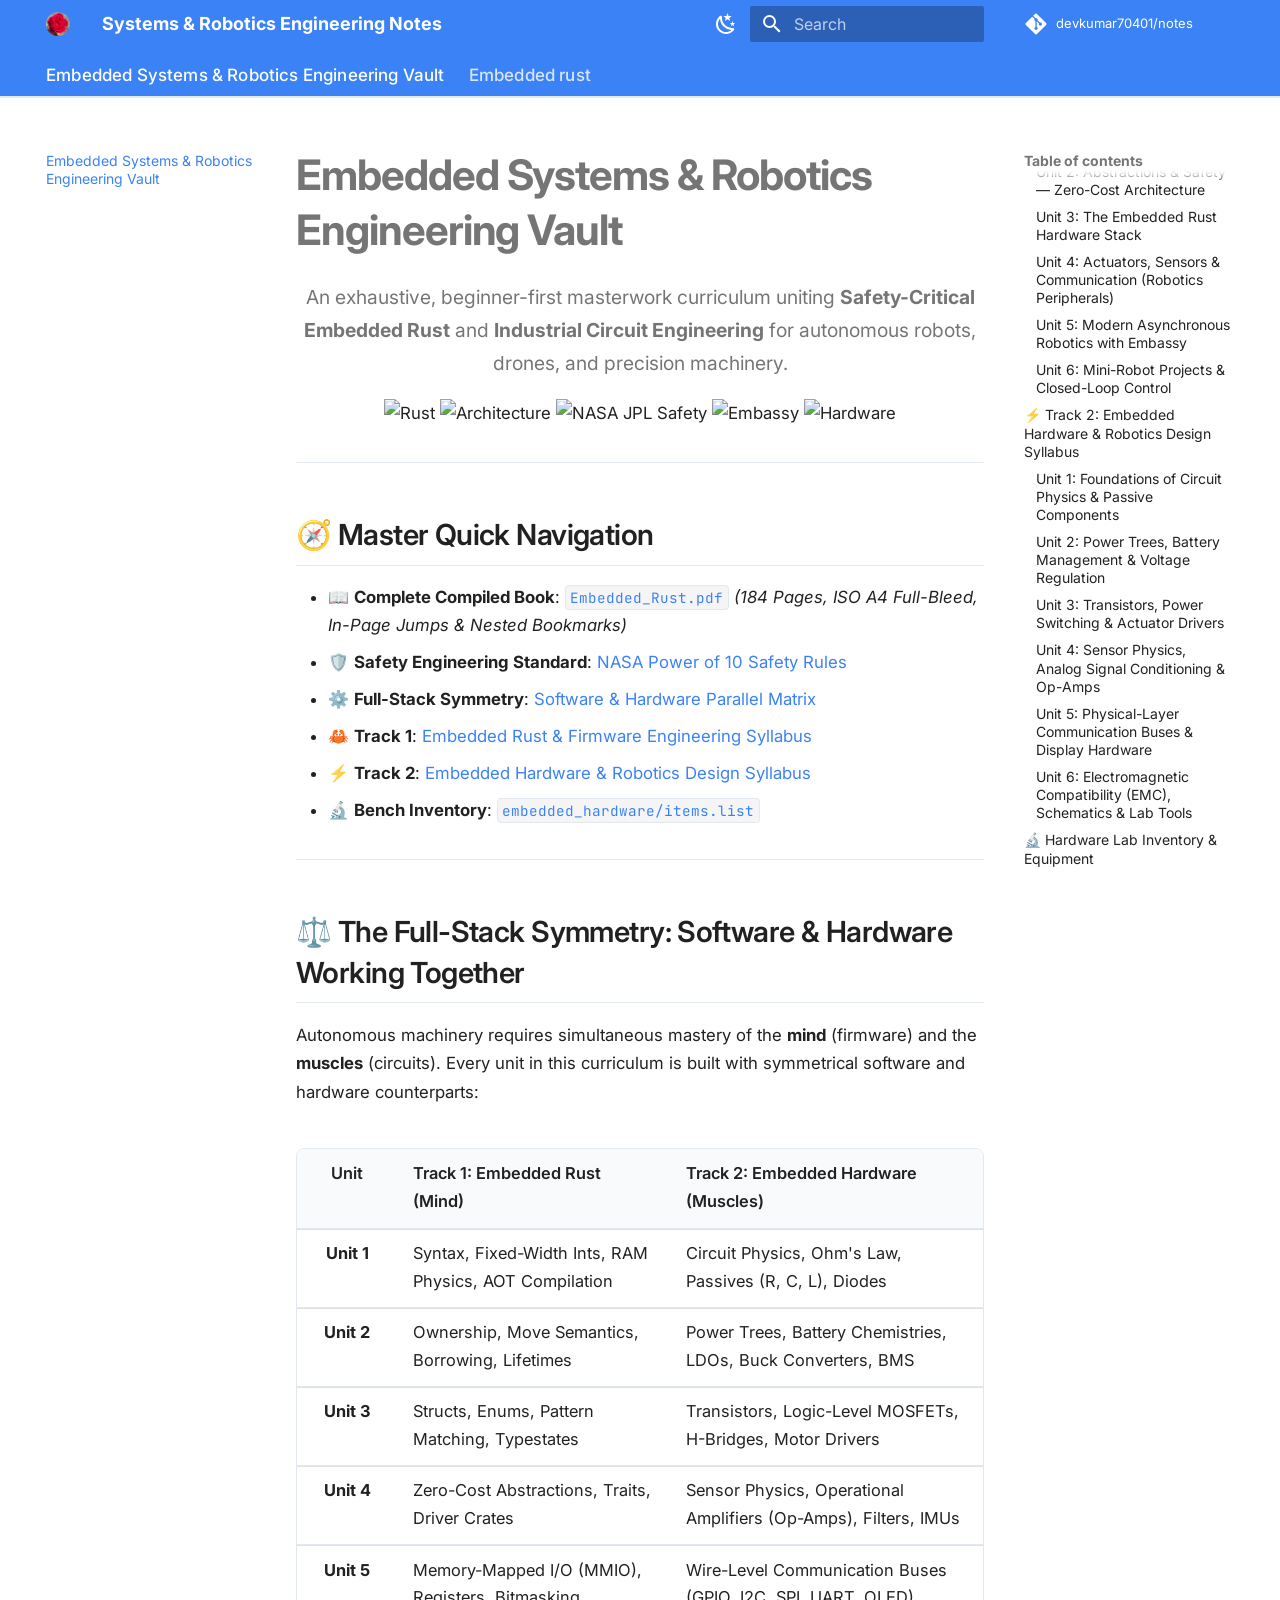
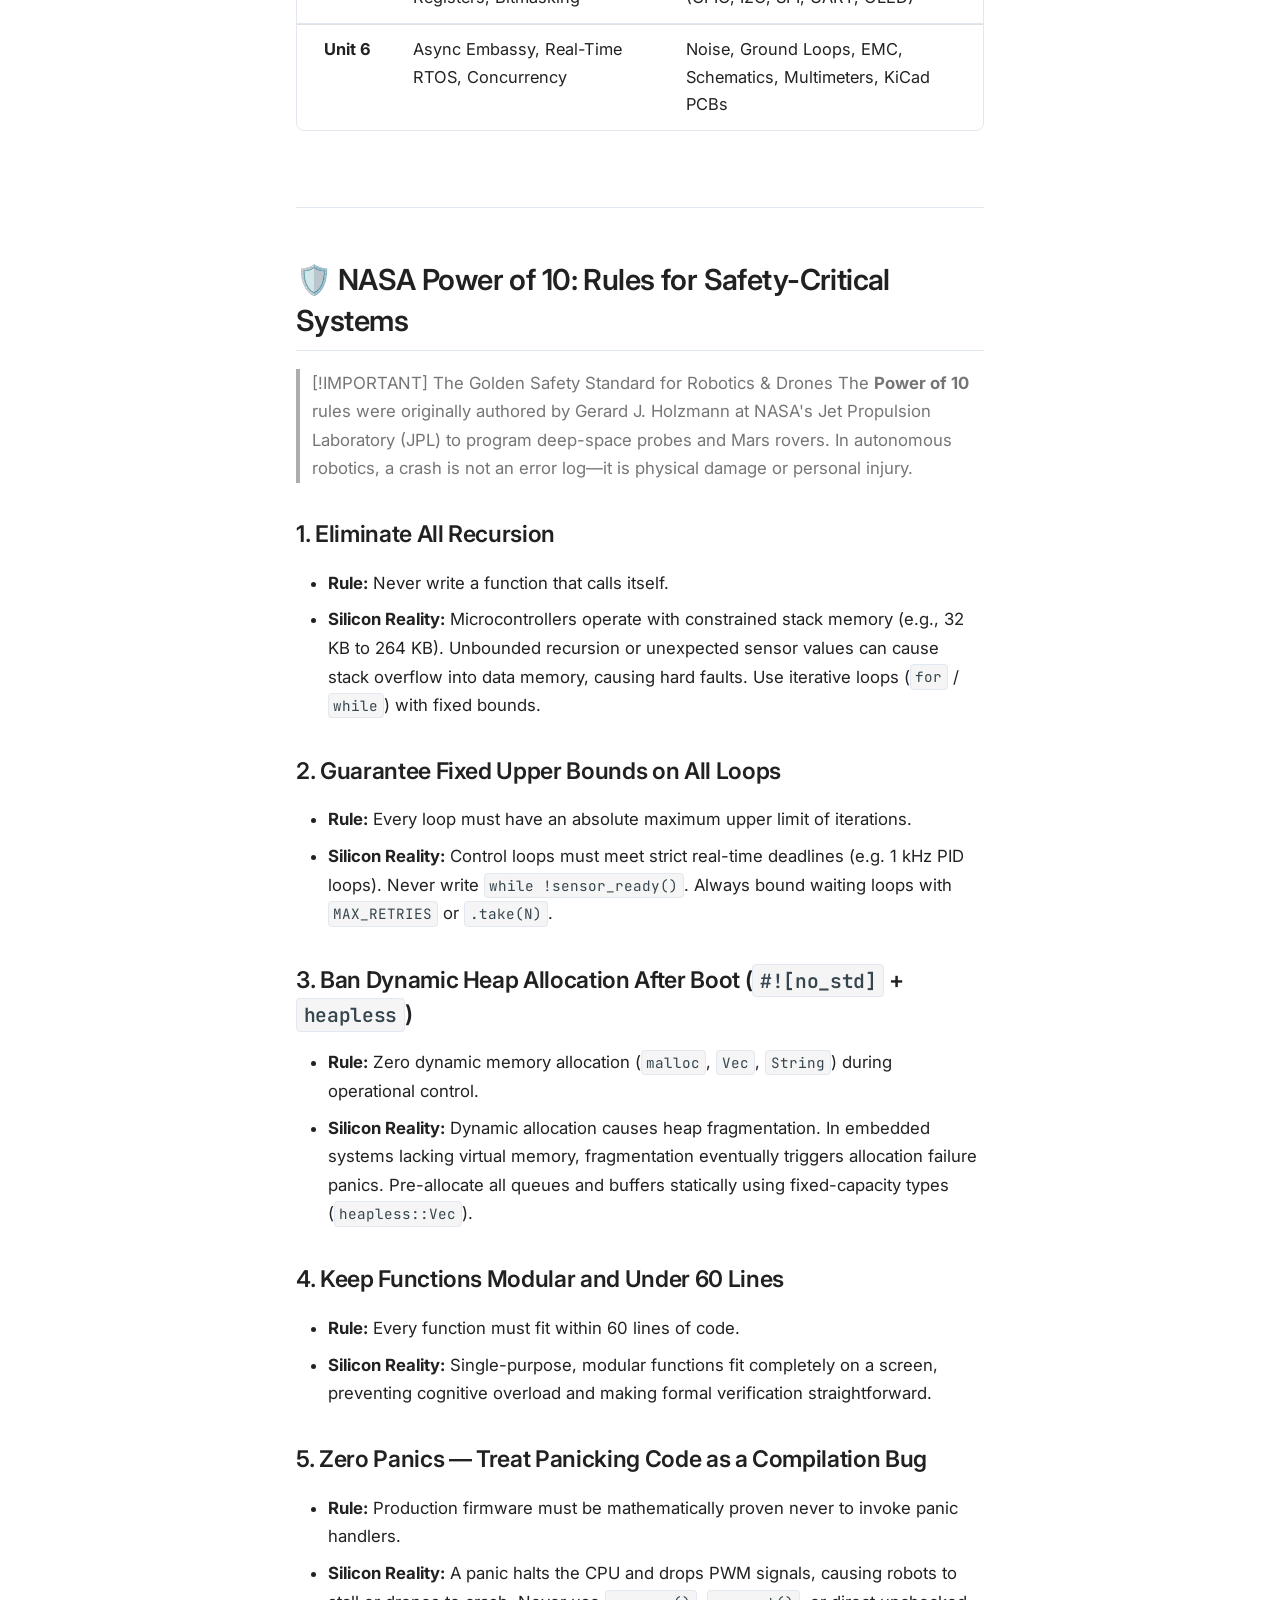
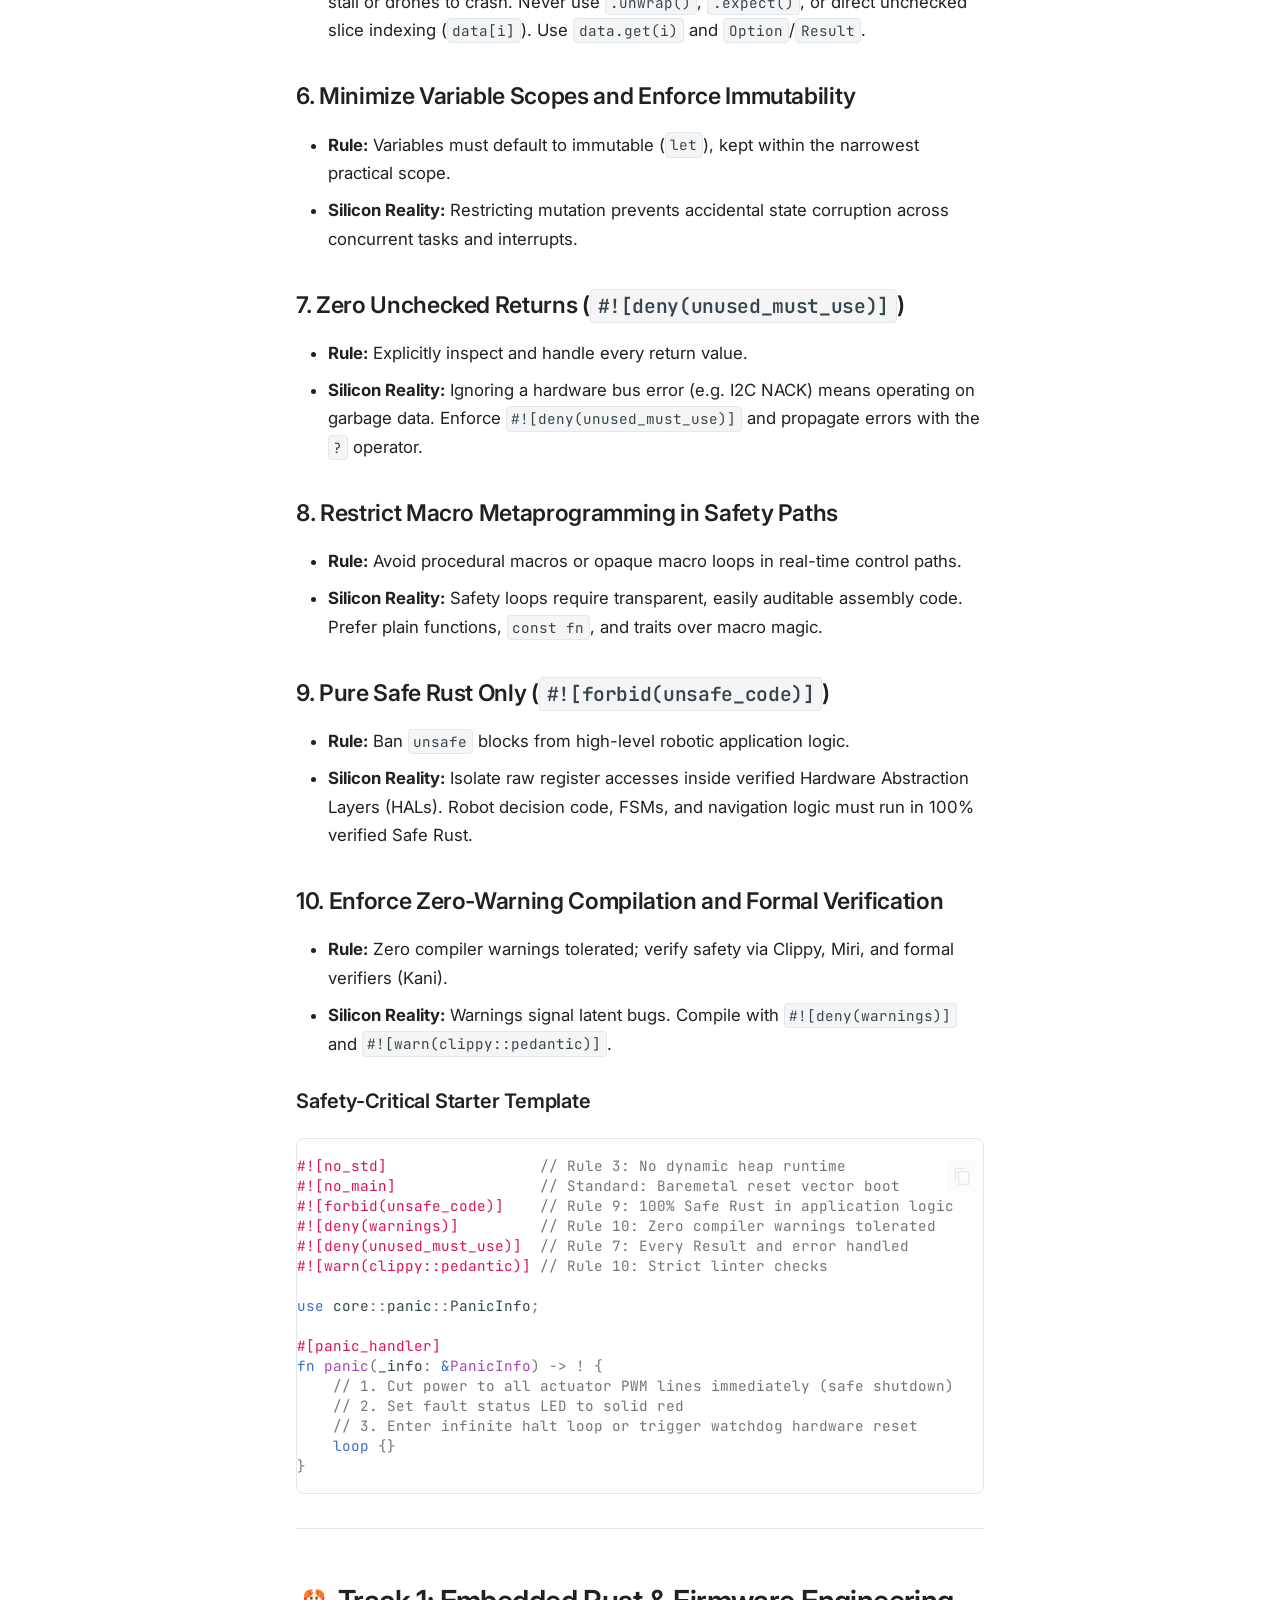
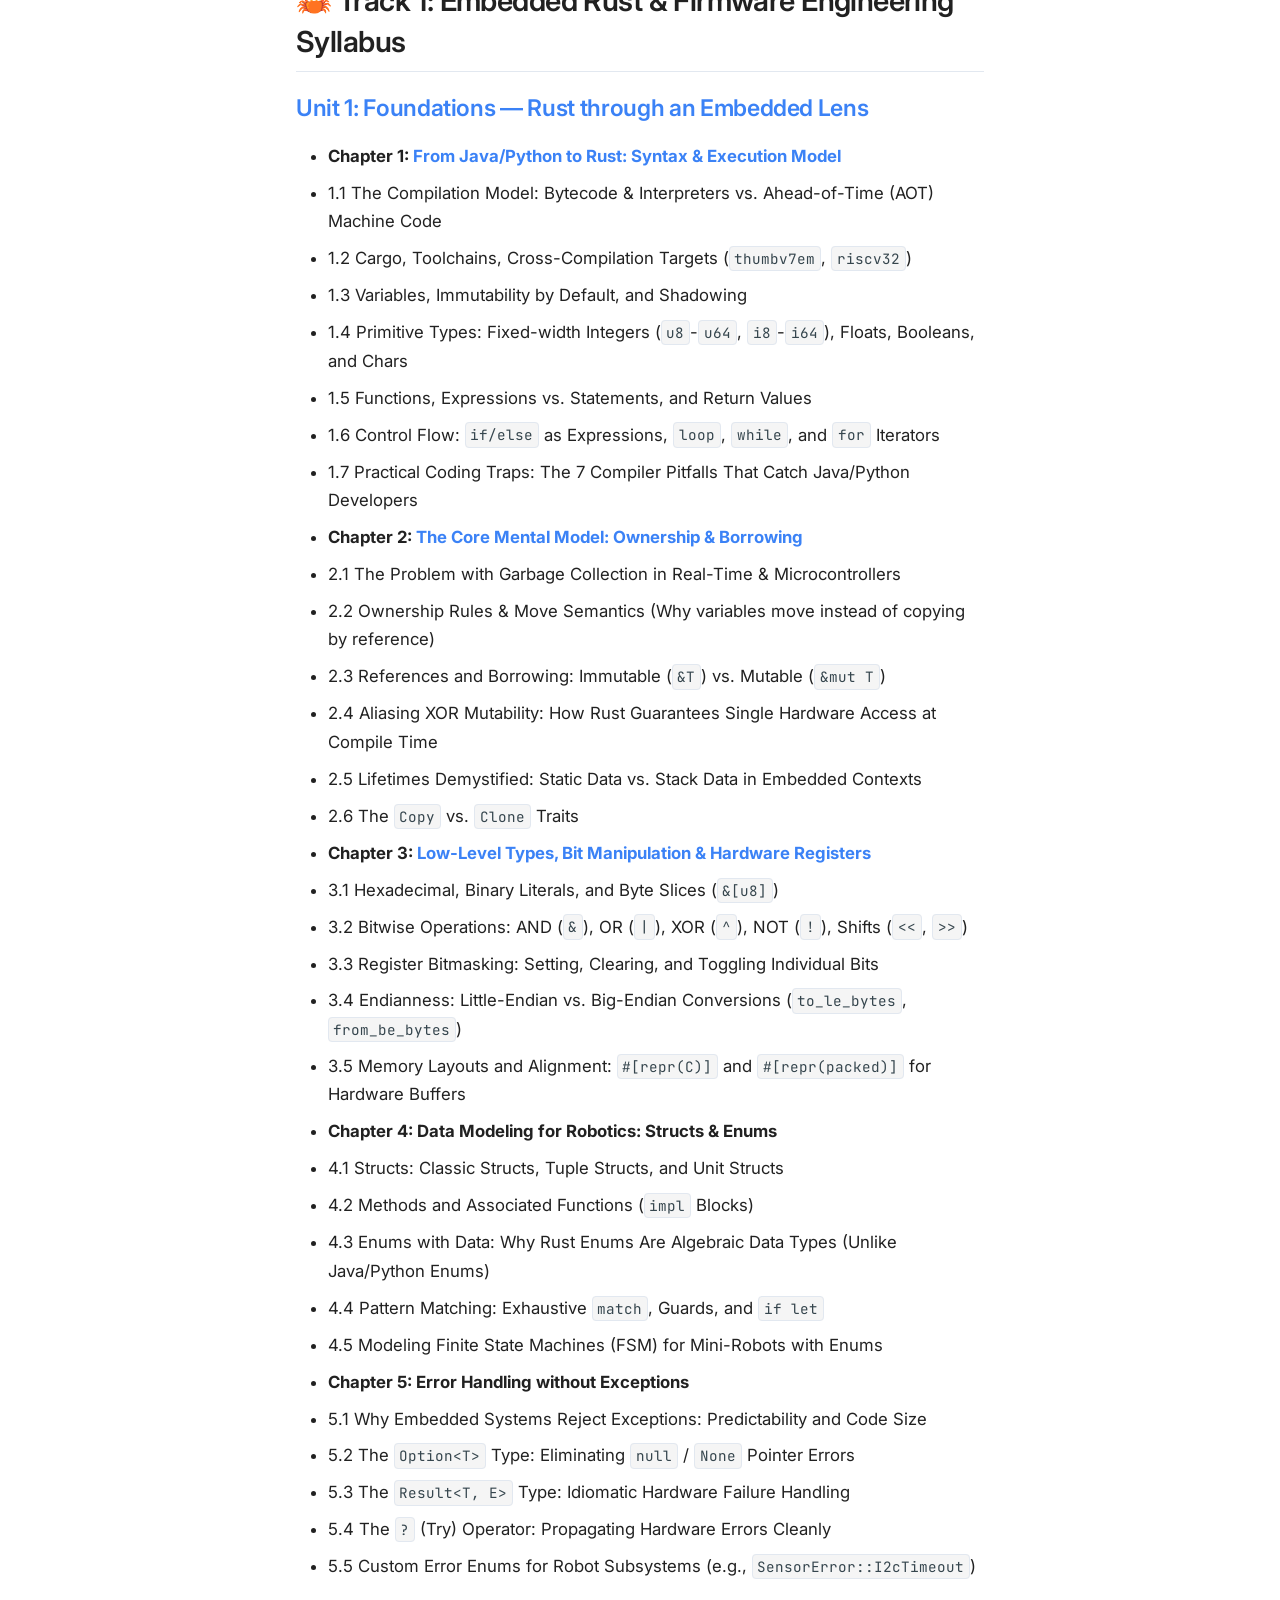
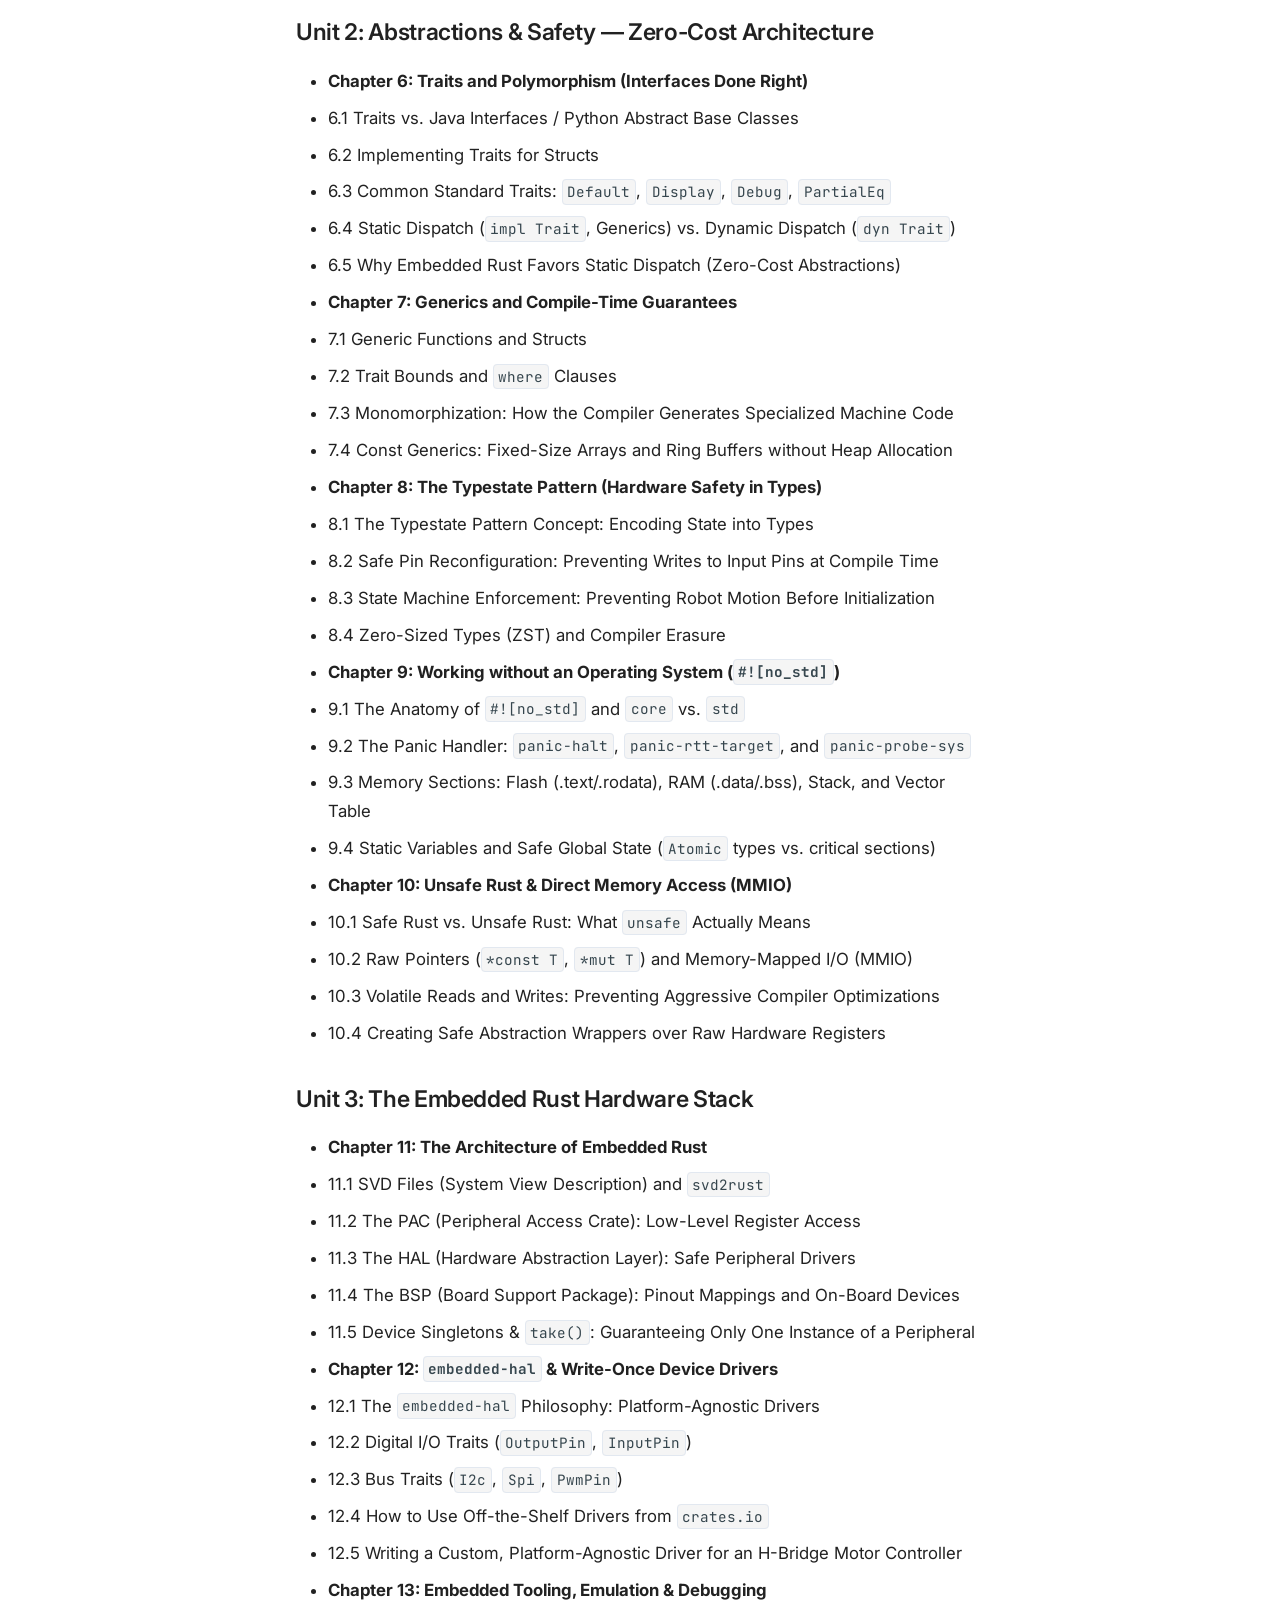
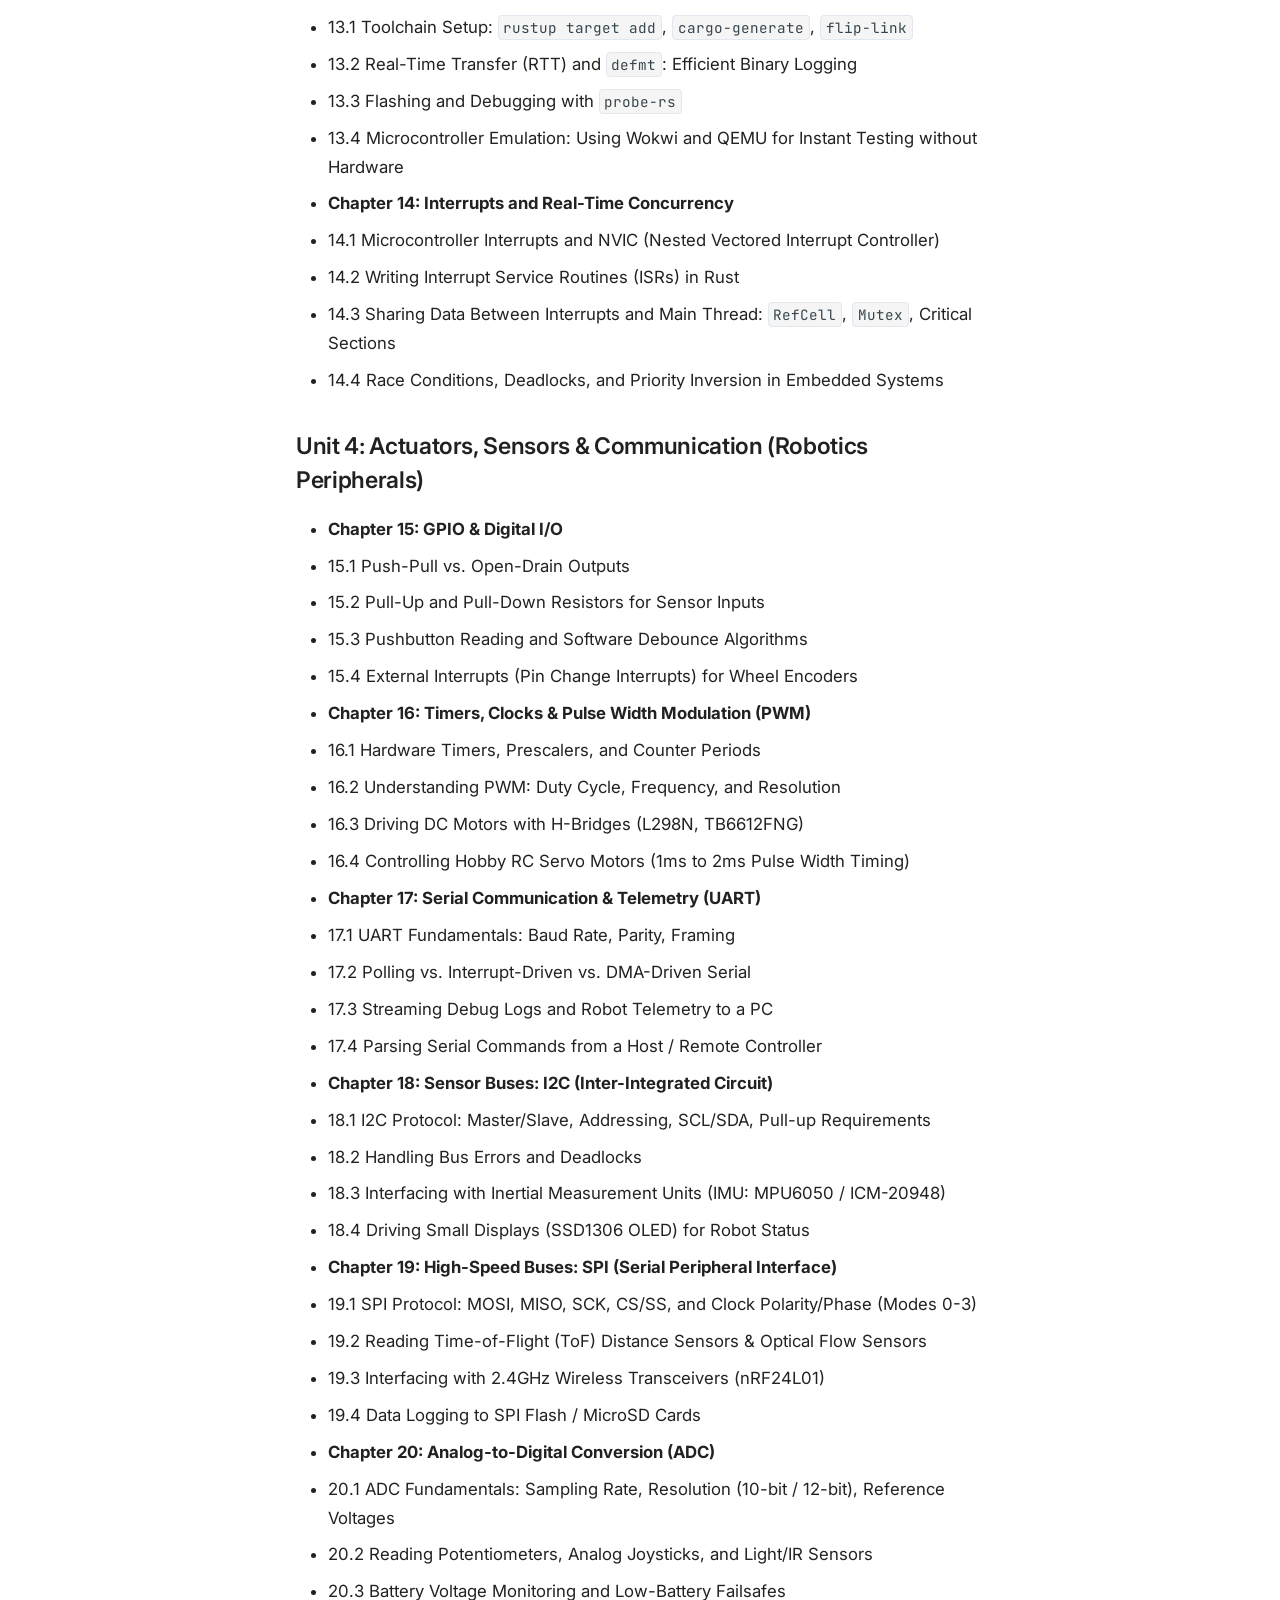
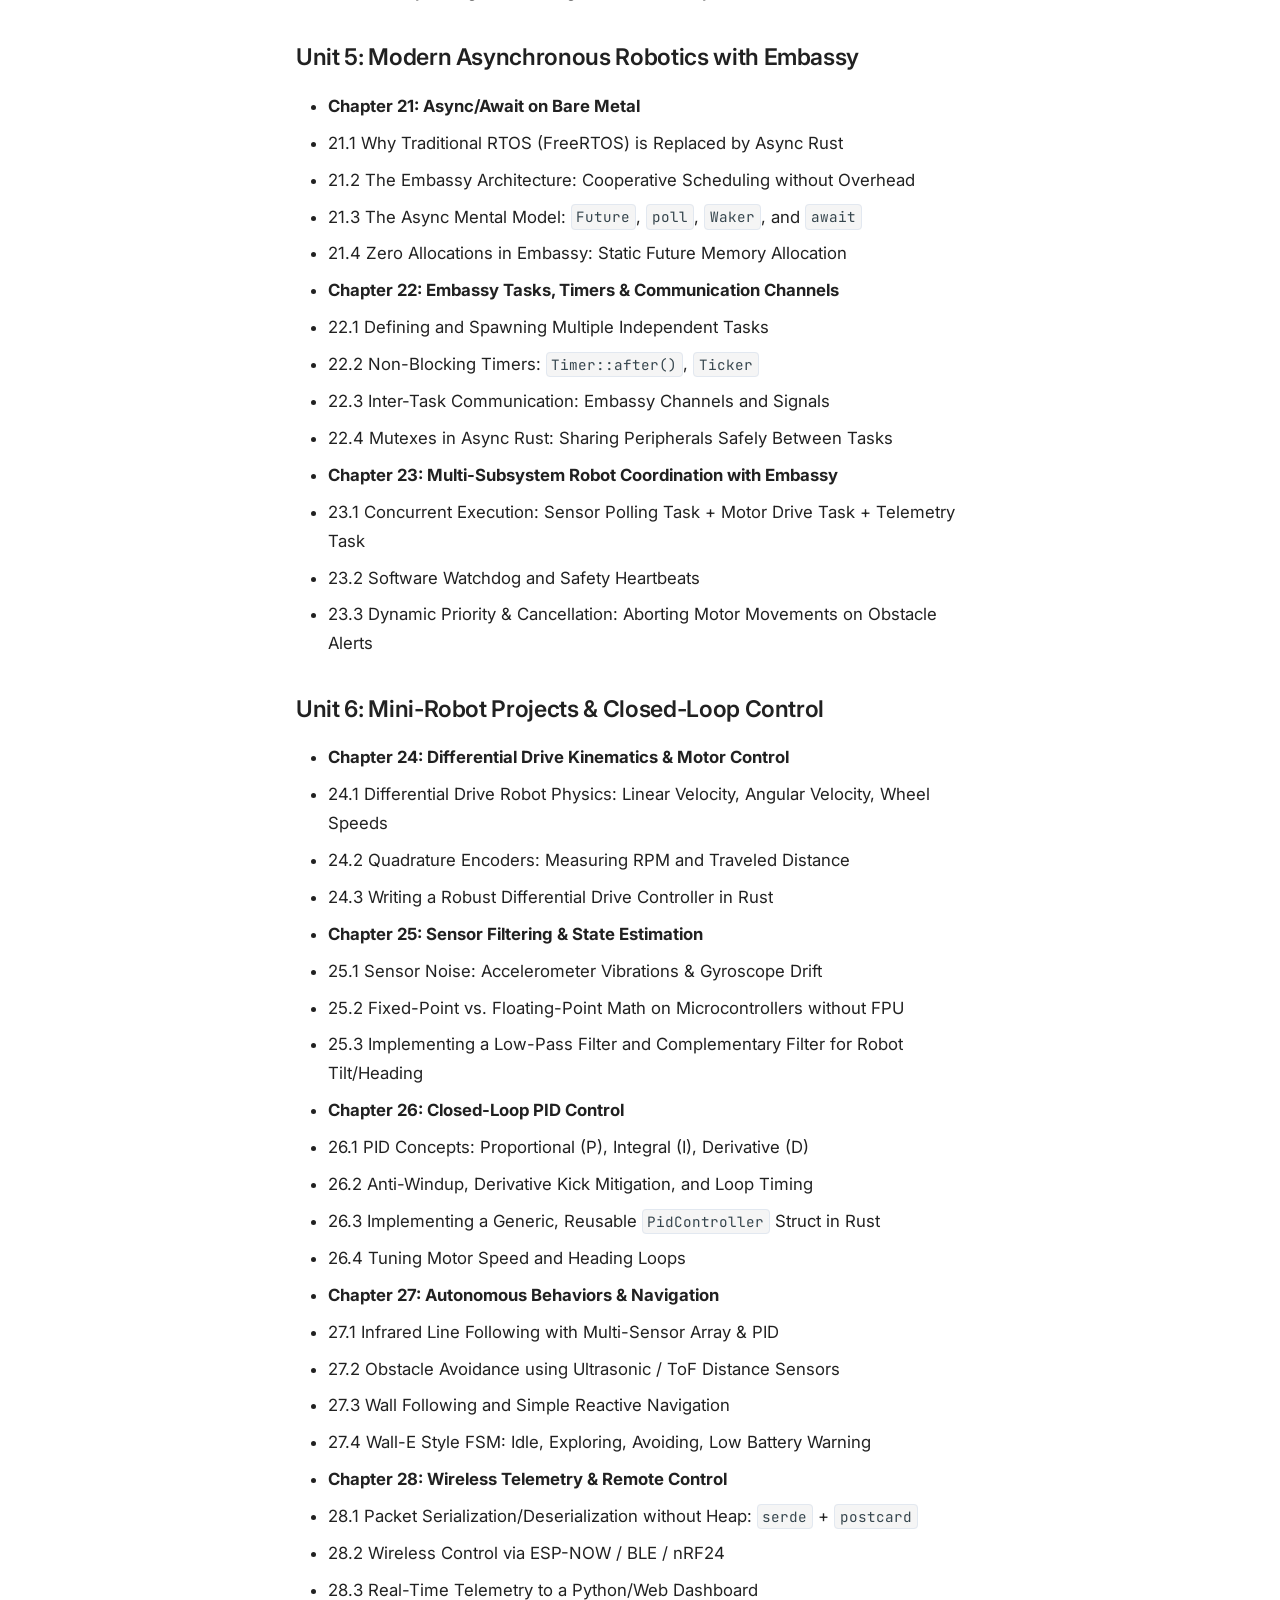
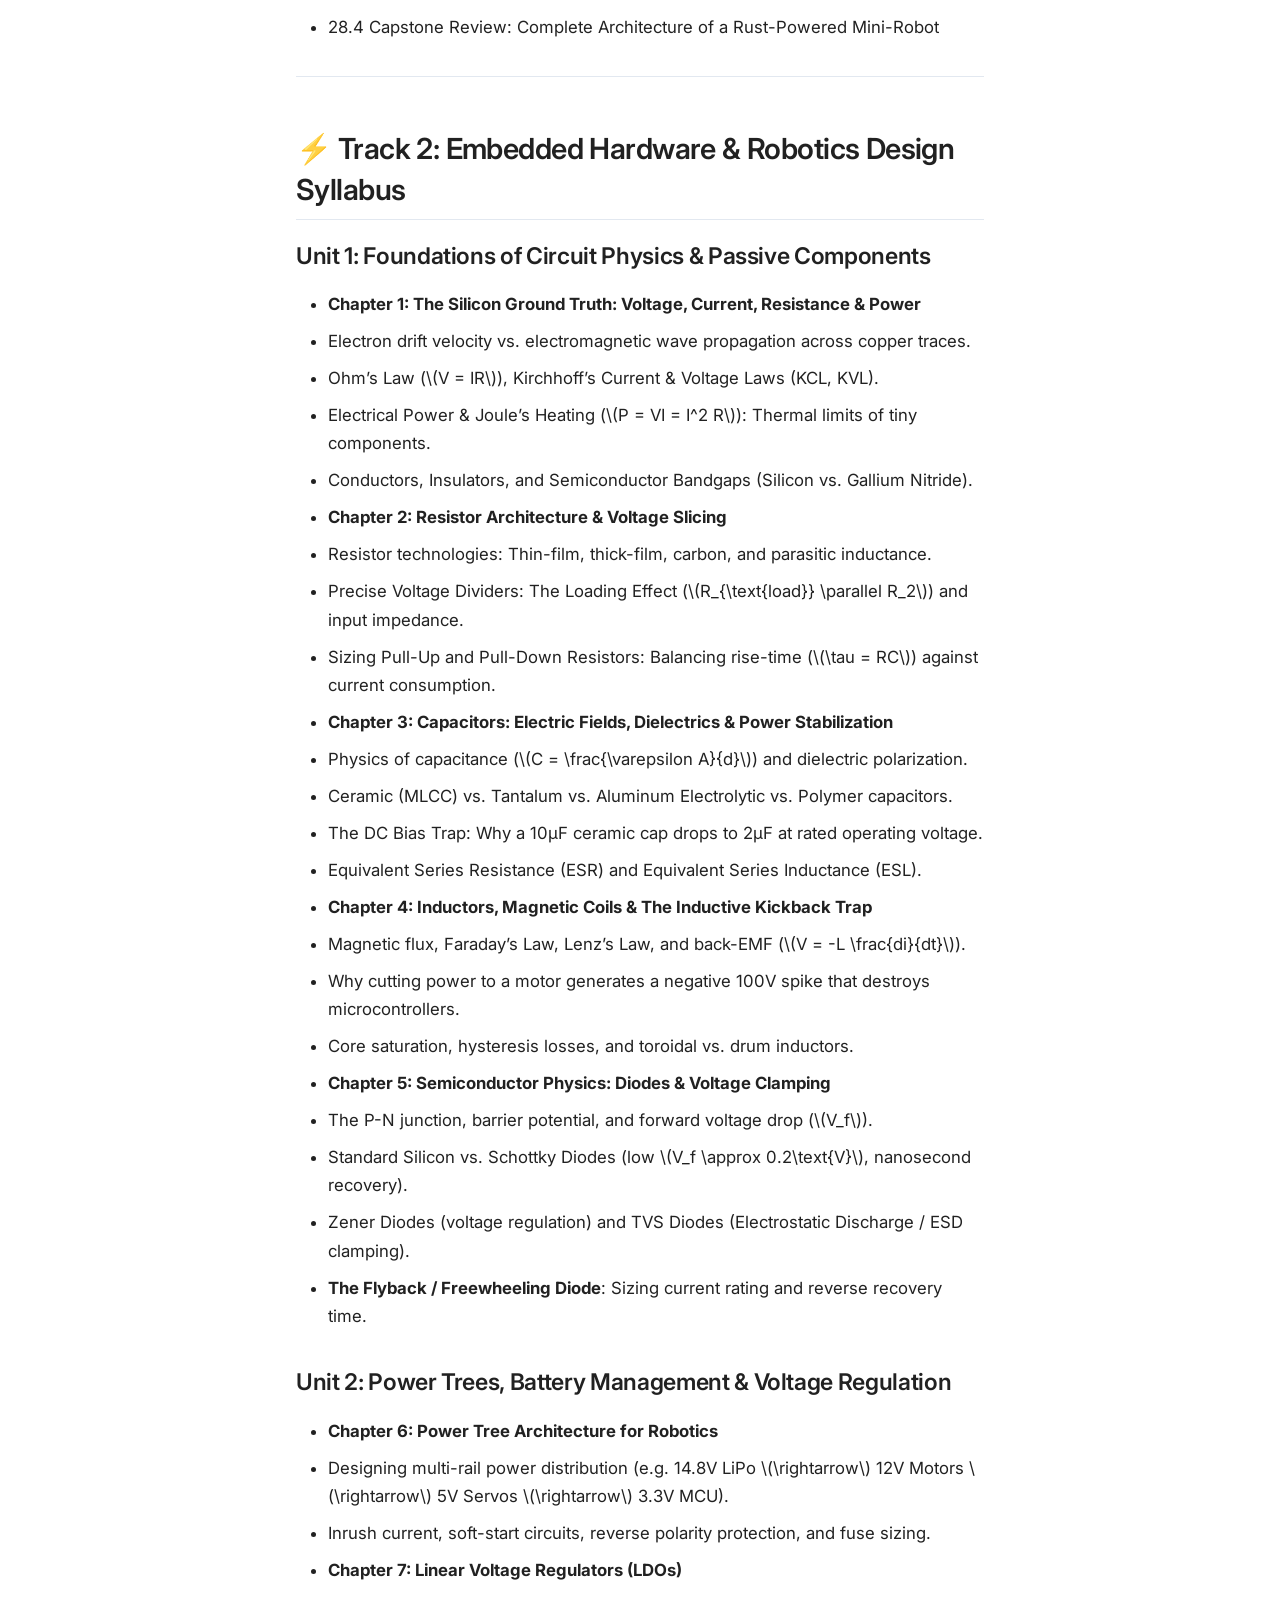
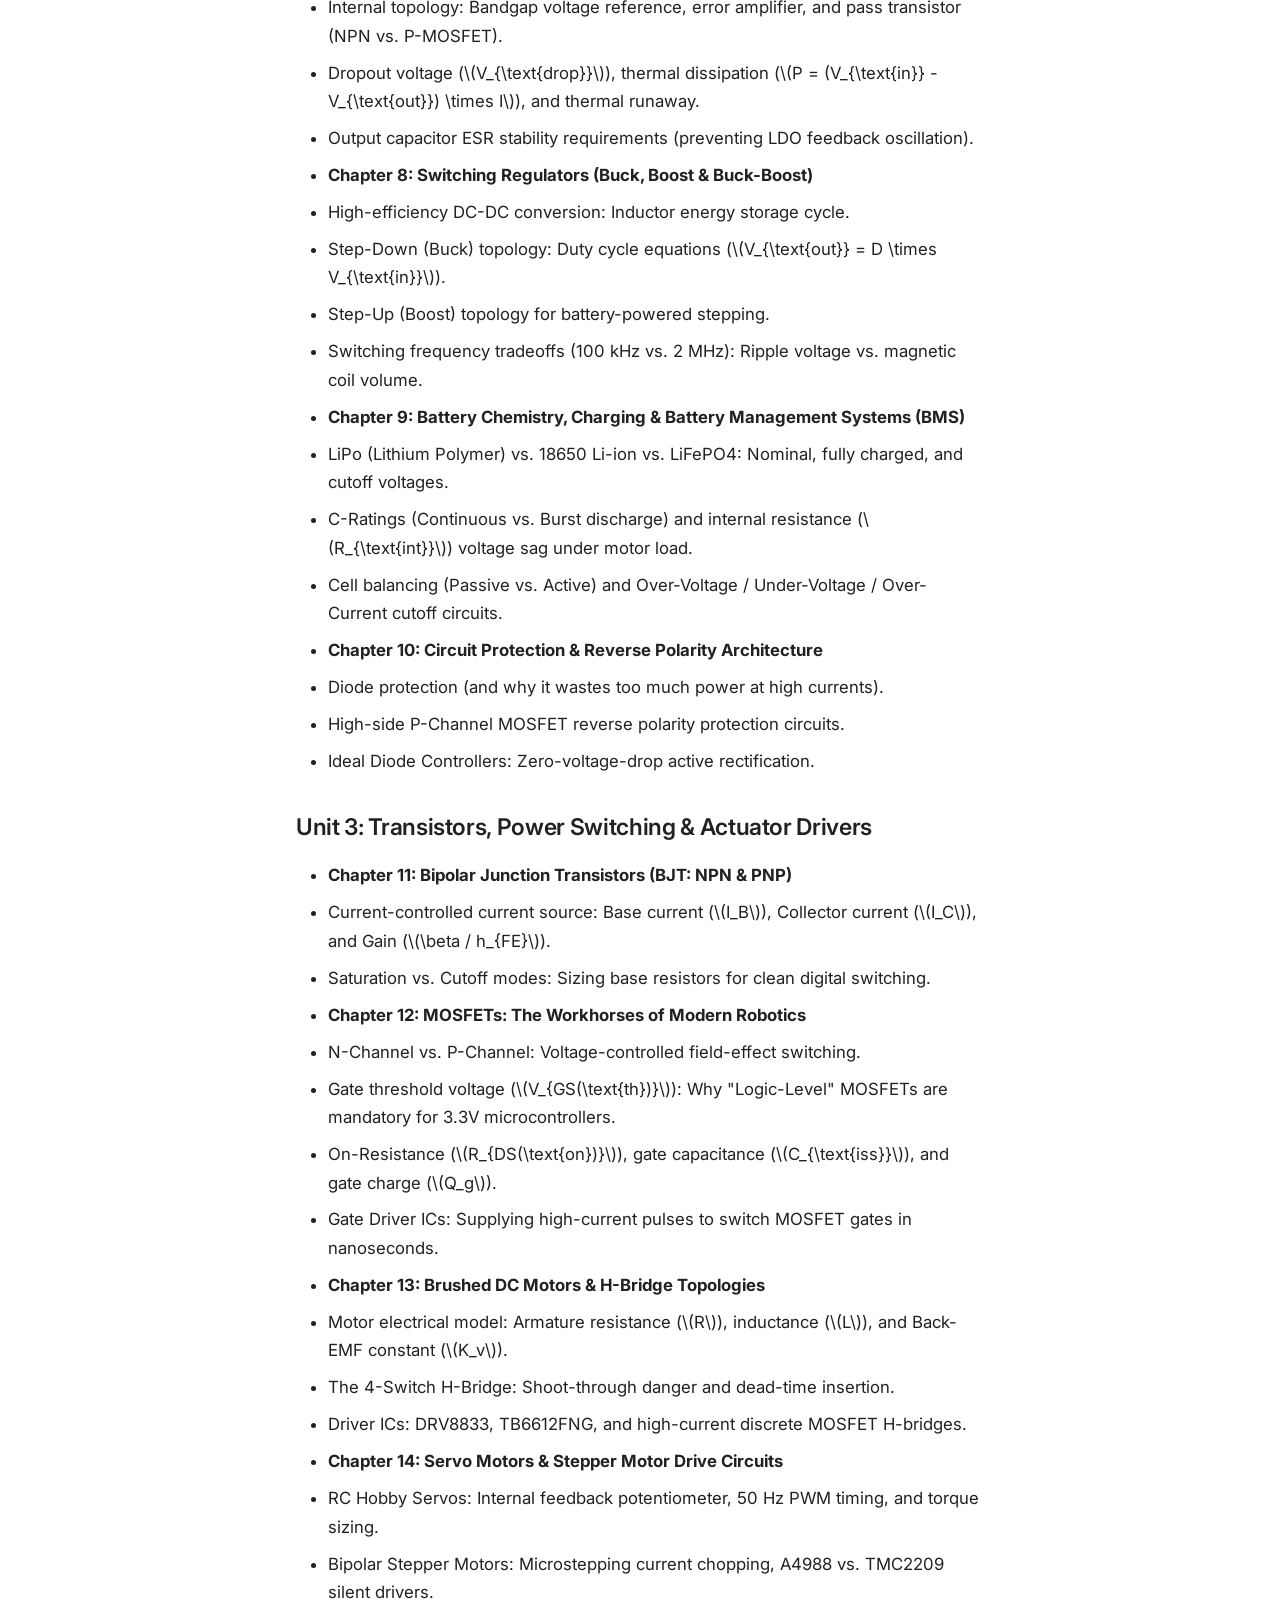
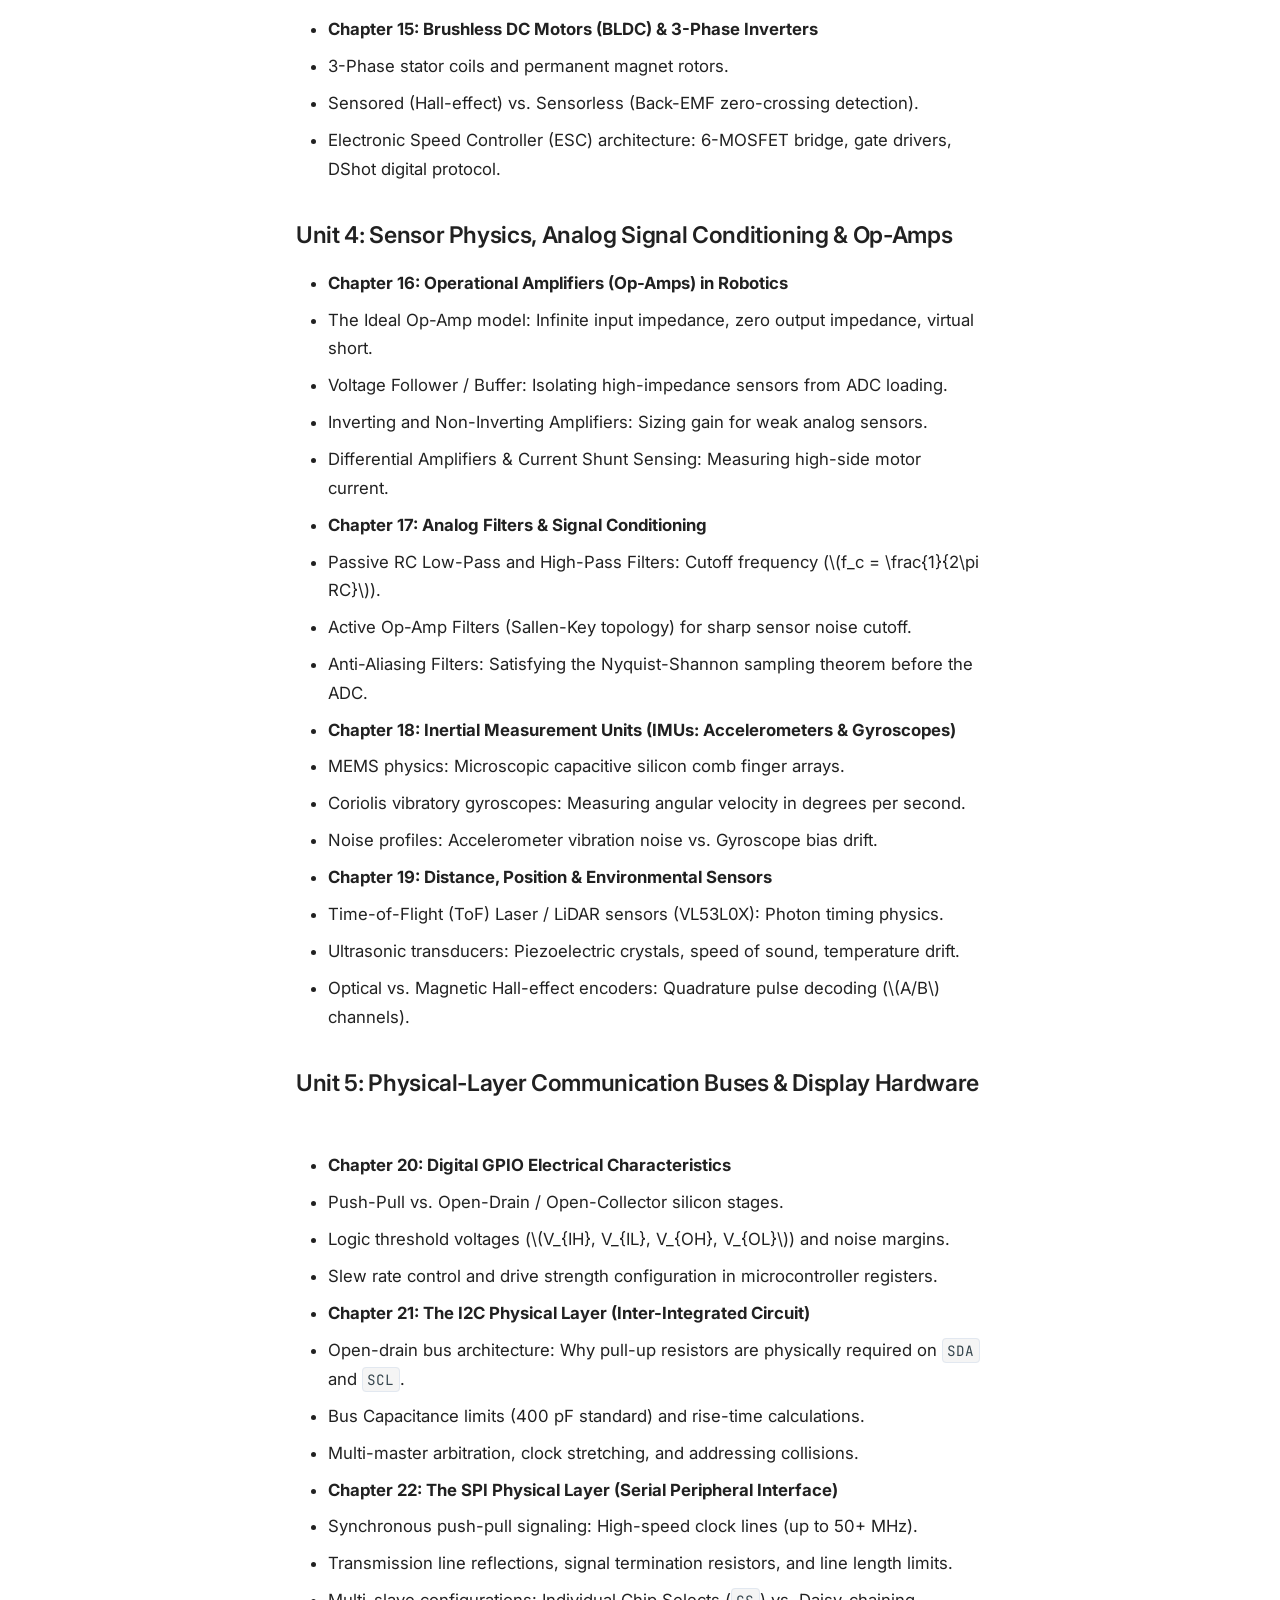
==== commit bbc34f8d: "deploy: 0666dcea31bf54f0dd040bc4631cc91335ea8400" ====
--- a/index.html
+++ b/index.html
@@ -23,7 +23,7 @@
       
       
       <link rel="icon" href="assets/avatar.png">
-      <meta name="generator" content="mkdocs-1.6.1, mkdocs-material-9.8.1">
+      <meta name="generator" content="mkdocs-1.6.1, mkdocs-material-9.8.2">
     
     
       
@@ -82,7 +82,7 @@
     <div data-md-component="skip">
       
         
-        <a href="#machine-learning-vault" class="md-skip">
+        <a href="#embedded-systems-robotics-engineering-vault" class="md-skip">
           Skip to content
         </a>
       
@@ -117,7 +117,7 @@
         <div class="md-header__topic" data-md-component="header-topic">
           <span class="md-ellipsis">
             
-              Machine Learning Vault
+              Embedded Systems &amp; Robotics Engineering Vault
             
           </span>
         </div>
@@ -237,7 +237,7 @@
   
     
   
-  Machine Learning Vault
+  Embedded Systems &amp; Robotics Engineering Vault
 
       </a>
     </li>
@@ -257,26 +257,6 @@
   
   
   Embedded rust
-
-        </a>
-      </li>
-    
-  
-
-      
-        
-  
-  
-  
-  
-    
-    
-      <li class="md-tabs__item">
-        <a href="hardware/hardware_theory/" class="md-tabs__link">
-          
-  
-  
-  Hardware
 
         </a>
       </li>
@@ -357,7 +337,7 @@
   <span class="md-ellipsis">
     
   
-    Machine Learning Vault
+    Embedded Systems &amp; Robotics Engineering Vault
   
 
     
@@ -375,7 +355,7 @@
   <span class="md-ellipsis">
     
   
-    Machine Learning Vault
+    Embedded Systems &amp; Robotics Engineering Vault
   
 
     
@@ -401,10 +381,10 @@
     <ul class="md-nav__list" data-md-component="toc" data-md-scrollfix>
       
         <li class="md-nav__item">
-  <a href="#curriculum-overview" class="md-nav__link">
-    <span class="md-ellipsis">
-      
-        🧭 Curriculum Overview
+  <a href="#master-quick-navigation" class="md-nav__link">
+    <span class="md-ellipsis">
+      
+        🧭 Master Quick Navigation
       
     </span>
   </a>
@@ -412,10 +392,10 @@
 </li>
       
         <li class="md-nav__item">
-  <a href="#pedagogical-pillars" class="md-nav__link">
-    <span class="md-ellipsis">
-      
-        📐 Pedagogical Pillars
+  <a href="#the-full-stack-symmetry-software-hardware-working-together" class="md-nav__link">
+    <span class="md-ellipsis">
+      
+        ⚖️ The Full-Stack Symmetry: Software &amp; Hardware Working Together
       
     </span>
   </a>
@@ -423,10 +403,320 @@
 </li>
       
         <li class="md-nav__item">
-  <a href="#quick-navigation" class="md-nav__link">
-    <span class="md-ellipsis">
-      
-        🚀 Quick Navigation
+  <a href="#nasa-power-of-10-rules-for-safety-critical-systems" class="md-nav__link">
+    <span class="md-ellipsis">
+      
+        🛡️ NASA Power of 10: Rules for Safety-Critical Systems
+      
+    </span>
+  </a>
+  
+    <nav class="md-nav" aria-label="🛡️ NASA Power of 10: Rules for Safety-Critical Systems">
+      <ul class="md-nav__list">
+        
+          <li class="md-nav__item">
+  <a href="#1-eliminate-all-recursion" class="md-nav__link">
+    <span class="md-ellipsis">
+      
+        1. Eliminate All Recursion
+      
+    </span>
+  </a>
+  
+</li>
+        
+          <li class="md-nav__item">
+  <a href="#2-guarantee-fixed-upper-bounds-on-all-loops" class="md-nav__link">
+    <span class="md-ellipsis">
+      
+        2. Guarantee Fixed Upper Bounds on All Loops
+      
+    </span>
+  </a>
+  
+</li>
+        
+          <li class="md-nav__item">
+  <a href="#3-ban-dynamic-heap-allocation-after-boot-no_std-heapless" class="md-nav__link">
+    <span class="md-ellipsis">
+      
+        3. Ban Dynamic Heap Allocation After Boot (#![no_std] + heapless)
+      
+    </span>
+  </a>
+  
+</li>
+        
+          <li class="md-nav__item">
+  <a href="#4-keep-functions-modular-and-under-60-lines" class="md-nav__link">
+    <span class="md-ellipsis">
+      
+        4. Keep Functions Modular and Under 60 Lines
+      
+    </span>
+  </a>
+  
+</li>
+        
+          <li class="md-nav__item">
+  <a href="#5-zero-panics-treat-panicking-code-as-a-compilation-bug" class="md-nav__link">
+    <span class="md-ellipsis">
+      
+        5. Zero Panics — Treat Panicking Code as a Compilation Bug
+      
+    </span>
+  </a>
+  
+</li>
+        
+          <li class="md-nav__item">
+  <a href="#6-minimize-variable-scopes-and-enforce-immutability" class="md-nav__link">
+    <span class="md-ellipsis">
+      
+        6. Minimize Variable Scopes and Enforce Immutability
+      
+    </span>
+  </a>
+  
+</li>
+        
+          <li class="md-nav__item">
+  <a href="#7-zero-unchecked-returns-denyunused_must_use" class="md-nav__link">
+    <span class="md-ellipsis">
+      
+        7. Zero Unchecked Returns (#![deny(unused_must_use)])
+      
+    </span>
+  </a>
+  
+</li>
+        
+          <li class="md-nav__item">
+  <a href="#8-restrict-macro-metaprogramming-in-safety-paths" class="md-nav__link">
+    <span class="md-ellipsis">
+      
+        8. Restrict Macro Metaprogramming in Safety Paths
+      
+    </span>
+  </a>
+  
+</li>
+        
+          <li class="md-nav__item">
+  <a href="#9-pure-safe-rust-only-forbidunsafe_code" class="md-nav__link">
+    <span class="md-ellipsis">
+      
+        9. Pure Safe Rust Only (#![forbid(unsafe_code)])
+      
+    </span>
+  </a>
+  
+</li>
+        
+          <li class="md-nav__item">
+  <a href="#10-enforce-zero-warning-compilation-and-formal-verification" class="md-nav__link">
+    <span class="md-ellipsis">
+      
+        10. Enforce Zero-Warning Compilation and Formal Verification
+      
+    </span>
+  </a>
+  
+    <nav class="md-nav" aria-label="10. Enforce Zero-Warning Compilation and Formal Verification">
+      <ul class="md-nav__list">
+        
+          <li class="md-nav__item">
+  <a href="#safety-critical-starter-template" class="md-nav__link">
+    <span class="md-ellipsis">
+      
+        Safety-Critical Starter Template
+      
+    </span>
+  </a>
+  
+</li>
+        
+      </ul>
+    </nav>
+  
+</li>
+        
+      </ul>
+    </nav>
+  
+</li>
+      
+        <li class="md-nav__item">
+  <a href="#track-1-embedded-rust-firmware-engineering-syllabus" class="md-nav__link">
+    <span class="md-ellipsis">
+      
+        🦀 Track 1: Embedded Rust &amp; Firmware Engineering Syllabus
+      
+    </span>
+  </a>
+  
+    <nav class="md-nav" aria-label="🦀 Track 1: Embedded Rust &amp; Firmware Engineering Syllabus">
+      <ul class="md-nav__list">
+        
+          <li class="md-nav__item">
+  <a href="#unit-1-foundations-rust-through-an-embedded-lens" class="md-nav__link">
+    <span class="md-ellipsis">
+      
+        Unit 1: Foundations — Rust through an Embedded Lens
+      
+    </span>
+  </a>
+  
+</li>
+        
+          <li class="md-nav__item">
+  <a href="#unit-2-abstractions-safety-zero-cost-architecture" class="md-nav__link">
+    <span class="md-ellipsis">
+      
+        Unit 2: Abstractions &amp; Safety — Zero-Cost Architecture
+      
+    </span>
+  </a>
+  
+</li>
+        
+          <li class="md-nav__item">
+  <a href="#unit-3-the-embedded-rust-hardware-stack" class="md-nav__link">
+    <span class="md-ellipsis">
+      
+        Unit 3: The Embedded Rust Hardware Stack
+      
+    </span>
+  </a>
+  
+</li>
+        
+          <li class="md-nav__item">
+  <a href="#unit-4-actuators-sensors-communication-robotics-peripherals" class="md-nav__link">
+    <span class="md-ellipsis">
+      
+        Unit 4: Actuators, Sensors &amp; Communication (Robotics Peripherals)
+      
+    </span>
+  </a>
+  
+</li>
+        
+          <li class="md-nav__item">
+  <a href="#unit-5-modern-asynchronous-robotics-with-embassy" class="md-nav__link">
+    <span class="md-ellipsis">
+      
+        Unit 5: Modern Asynchronous Robotics with Embassy
+      
+    </span>
+  </a>
+  
+</li>
+        
+          <li class="md-nav__item">
+  <a href="#unit-6-mini-robot-projects-closed-loop-control" class="md-nav__link">
+    <span class="md-ellipsis">
+      
+        Unit 6: Mini-Robot Projects &amp; Closed-Loop Control
+      
+    </span>
+  </a>
+  
+</li>
+        
+      </ul>
+    </nav>
+  
+</li>
+      
+        <li class="md-nav__item">
+  <a href="#track-2-embedded-hardware-robotics-design-syllabus" class="md-nav__link">
+    <span class="md-ellipsis">
+      
+        ⚡ Track 2: Embedded Hardware &amp; Robotics Design Syllabus
+      
+    </span>
+  </a>
+  
+    <nav class="md-nav" aria-label="⚡ Track 2: Embedded Hardware &amp; Robotics Design Syllabus">
+      <ul class="md-nav__list">
+        
+          <li class="md-nav__item">
+  <a href="#unit-1-foundations-of-circuit-physics-passive-components" class="md-nav__link">
+    <span class="md-ellipsis">
+      
+        Unit 1: Foundations of Circuit Physics &amp; Passive Components
+      
+    </span>
+  </a>
+  
+</li>
+        
+          <li class="md-nav__item">
+  <a href="#unit-2-power-trees-battery-management-voltage-regulation" class="md-nav__link">
+    <span class="md-ellipsis">
+      
+        Unit 2: Power Trees, Battery Management &amp; Voltage Regulation
+      
+    </span>
+  </a>
+  
+</li>
+        
+          <li class="md-nav__item">
+  <a href="#unit-3-transistors-power-switching-actuator-drivers" class="md-nav__link">
+    <span class="md-ellipsis">
+      
+        Unit 3: Transistors, Power Switching &amp; Actuator Drivers
+      
+    </span>
+  </a>
+  
+</li>
+        
+          <li class="md-nav__item">
+  <a href="#unit-4-sensor-physics-analog-signal-conditioning-op-amps" class="md-nav__link">
+    <span class="md-ellipsis">
+      
+        Unit 4: Sensor Physics, Analog Signal Conditioning &amp; Op-Amps
+      
+    </span>
+  </a>
+  
+</li>
+        
+          <li class="md-nav__item">
+  <a href="#unit-5-physical-layer-communication-buses-display-hardware" class="md-nav__link">
+    <span class="md-ellipsis">
+      
+        Unit 5: Physical-Layer Communication Buses &amp; Display Hardware
+      
+    </span>
+  </a>
+  
+</li>
+        
+          <li class="md-nav__item">
+  <a href="#unit-6-electromagnetic-compatibility-emc-schematics-lab-tools" class="md-nav__link">
+    <span class="md-ellipsis">
+      
+        Unit 6: Electromagnetic Compatibility (EMC), Schematics &amp; Lab Tools
+      
+    </span>
+  </a>
+  
+</li>
+        
+      </ul>
+    </nav>
+  
+</li>
+      
+        <li class="md-nav__item">
+  <a href="#hardware-lab-inventory-equipment" class="md-nav__link">
+    <span class="md-ellipsis">
+      
+        🔬 Hardware Lab Inventory &amp; Equipment
       
     </span>
   </a>
@@ -529,6 +819,34 @@
   
   
   
+    <li class="md-nav__item">
+      <a href="embedded_rust/cheatsheet/" class="md-nav__link">
+        
+  
+  
+  <span class="md-ellipsis">
+    
+  
+    Resistors color coding
+  
+
+    
+  </span>
+  
+  
+
+      </a>
+    </li>
+  
+
+              
+            
+              
+                
+  
+  
+  
+  
     
     
     
@@ -545,17 +863,17 @@
         
           
         
-        <input class="md-nav__toggle md-toggle md-toggle--indeterminate" type="checkbox" id="__nav_2_2" >
+        <input class="md-nav__toggle md-toggle md-toggle--indeterminate" type="checkbox" id="__nav_2_3" >
         
           
-          <label class="md-nav__link" for="__nav_2_2" id="__nav_2_2_label" tabindex="0">
+          <label class="md-nav__link" for="__nav_2_3" id="__nav_2_3_label" tabindex="0">
             
   
   
   <span class="md-ellipsis">
     
   
-    Unit 01 foundations
+    Labs
   
 
     
@@ -566,12 +884,12 @@
             <span class="md-nav__icon md-icon"></span>
           </label>
         
-        <nav class="md-nav" data-md-level="2" aria-labelledby="__nav_2_2_label" aria-expanded="false">
-          <label class="md-nav__title" for="__nav_2_2">
+        <nav class="md-nav" data-md-level="2" aria-labelledby="__nav_2_3_label" aria-expanded="false">
+          <label class="md-nav__title" for="__nav_2_3">
             <span class="md-nav__icon md-icon"></span>
             
   
-    Unit 01 foundations
+    Labs
   
 
           </label>
@@ -584,14 +902,14 @@
   
   
     <li class="md-nav__item">
-      <a href="embedded_rust/unit_01_foundations/ch01_syntax_and_execution_model/" class="md-nav__link">
+      <a href="embedded_rust/labs/" class="md-nav__link">
         
   
   
   <span class="md-ellipsis">
     
   
-    Chapter 1: From Java/Python to Rust: Syntax &amp; Execution Model
+    Embedded Rust Hands-On Labs
   
 
     
@@ -613,15 +931,98 @@
 
               
             
+              
+                
+  
+  
+  
+  
+    
+    
+    
+    
+      
+      
+        
+      
+    
+    
+    <li class="md-nav__item md-nav__item--nested">
+      
+        
+        
+          
+        
+        <input class="md-nav__toggle md-toggle md-toggle--indeterminate" type="checkbox" id="__nav_2_4" >
+        
+          
+          <label class="md-nav__link" for="__nav_2_4" id="__nav_2_4_label" tabindex="0">
+            
+  
+  
+  <span class="md-ellipsis">
+    
+  
+    Projects
+  
+
+    
+  </span>
+  
+  
+
+            <span class="md-nav__icon md-icon"></span>
+          </label>
+        
+        <nav class="md-nav" data-md-level="2" aria-labelledby="__nav_2_4_label" aria-expanded="false">
+          <label class="md-nav__title" for="__nav_2_4">
+            <span class="md-nav__icon md-icon"></span>
+            
+  
+    Projects
+  
+
+          </label>
+          <ul class="md-nav__list" data-md-scrollfix>
+            
+              
+                
+  
+  
+  
+  
+    <li class="md-nav__item">
+      <a href="embedded_rust/projects/projects/" class="md-nav__link">
+        
+  
+  
+  <span class="md-ellipsis">
+    
+  
+    Projects
+  
+
+    
+  </span>
+  
+  
+
+      </a>
+    </li>
+  
+
+              
+            
           </ul>
         </nav>
       
     </li>
   
 
-    
-      
-      
+              
+            
+              
+                
   
   
   
@@ -642,17 +1043,17 @@
         
           
         
-        <input class="md-nav__toggle md-toggle md-toggle--indeterminate" type="checkbox" id="__nav_3" >
+        <input class="md-nav__toggle md-toggle md-toggle--indeterminate" type="checkbox" id="__nav_2_5" >
         
           
-          <label class="md-nav__link" for="__nav_3" id="__nav_3_label" tabindex="0">
+          <label class="md-nav__link" for="__nav_2_5" id="__nav_2_5_label" tabindex="0">
             
   
   
   <span class="md-ellipsis">
     
   
-    Hardware
+    Unit 01 foundations
   
 
     
@@ -663,12 +1064,12 @@
             <span class="md-nav__icon md-icon"></span>
           </label>
         
-        <nav class="md-nav" data-md-level="1" aria-labelledby="__nav_3_label" aria-expanded="false">
-          <label class="md-nav__title" for="__nav_3">
+        <nav class="md-nav" data-md-level="2" aria-labelledby="__nav_2_5_label" aria-expanded="false">
+          <label class="md-nav__title" for="__nav_2_5">
             <span class="md-nav__icon md-icon"></span>
             
   
-    Hardware
+    Unit 01 foundations
   
 
           </label>
@@ -681,14 +1082,14 @@
   
   
     <li class="md-nav__item">
-      <a href="hardware/hardware_theory/" class="md-nav__link">
+      <a href="embedded_rust/unit_01_foundations/ch01_syntax_and_execution_model/" class="md-nav__link">
         
   
   
   <span class="md-ellipsis">
     
   
-    Hardware theory
+    Chapter 1: From Java/Python to Rust: Syntax &amp; Execution Model
   
 
     
@@ -697,6 +1098,70 @@
   
 
       </a>
+    </li>
+  
+
+              
+            
+              
+                
+  
+  
+  
+  
+    <li class="md-nav__item">
+      <a href="embedded_rust/unit_01_foundations/ch02_ownership_and_borrowing/" class="md-nav__link">
+        
+  
+  
+  <span class="md-ellipsis">
+    
+  
+    Chapter 2: The Core Mental Model: Ownership &amp; Borrowing
+  
+
+    
+  </span>
+  
+  
+
+      </a>
+    </li>
+  
+
+              
+            
+              
+                
+  
+  
+  
+  
+    <li class="md-nav__item">
+      <a href="embedded_rust/unit_01_foundations/ch03_low_level_types_and_registers/" class="md-nav__link">
+        
+  
+  
+  <span class="md-ellipsis">
+    
+  
+    Chapter 3: Low-Level Types, Bit Manipulation &amp; Hardware Registers
+  
+
+    
+  </span>
+  
+  
+
+      </a>
+    </li>
+  
+
+              
+            
+          </ul>
+        </nav>
+      
     </li>
   
 
@@ -736,10 +1201,10 @@
     <ul class="md-nav__list" data-md-component="toc" data-md-scrollfix>
       
         <li class="md-nav__item">
-  <a href="#curriculum-overview" class="md-nav__link">
-    <span class="md-ellipsis">
-      
-        🧭 Curriculum Overview
+  <a href="#master-quick-navigation" class="md-nav__link">
+    <span class="md-ellipsis">
+      
+        🧭 Master Quick Navigation
       
     </span>
   </a>
@@ -747,10 +1212,10 @@
 </li>
       
         <li class="md-nav__item">
-  <a href="#pedagogical-pillars" class="md-nav__link">
-    <span class="md-ellipsis">
-      
-        📐 Pedagogical Pillars
+  <a href="#the-full-stack-symmetry-software-hardware-working-together" class="md-nav__link">
+    <span class="md-ellipsis">
+      
+        ⚖️ The Full-Stack Symmetry: Software &amp; Hardware Working Together
       
     </span>
   </a>
@@ -758,10 +1223,320 @@
 </li>
       
         <li class="md-nav__item">
-  <a href="#quick-navigation" class="md-nav__link">
-    <span class="md-ellipsis">
-      
-        🚀 Quick Navigation
+  <a href="#nasa-power-of-10-rules-for-safety-critical-systems" class="md-nav__link">
+    <span class="md-ellipsis">
+      
+        🛡️ NASA Power of 10: Rules for Safety-Critical Systems
+      
+    </span>
+  </a>
+  
+    <nav class="md-nav" aria-label="🛡️ NASA Power of 10: Rules for Safety-Critical Systems">
+      <ul class="md-nav__list">
+        
+          <li class="md-nav__item">
+  <a href="#1-eliminate-all-recursion" class="md-nav__link">
+    <span class="md-ellipsis">
+      
+        1. Eliminate All Recursion
+      
+    </span>
+  </a>
+  
+</li>
+        
+          <li class="md-nav__item">
+  <a href="#2-guarantee-fixed-upper-bounds-on-all-loops" class="md-nav__link">
+    <span class="md-ellipsis">
+      
+        2. Guarantee Fixed Upper Bounds on All Loops
+      
+    </span>
+  </a>
+  
+</li>
+        
+          <li class="md-nav__item">
+  <a href="#3-ban-dynamic-heap-allocation-after-boot-no_std-heapless" class="md-nav__link">
+    <span class="md-ellipsis">
+      
+        3. Ban Dynamic Heap Allocation After Boot (#![no_std] + heapless)
+      
+    </span>
+  </a>
+  
+</li>
+        
+          <li class="md-nav__item">
+  <a href="#4-keep-functions-modular-and-under-60-lines" class="md-nav__link">
+    <span class="md-ellipsis">
+      
+        4. Keep Functions Modular and Under 60 Lines
+      
+    </span>
+  </a>
+  
+</li>
+        
+          <li class="md-nav__item">
+  <a href="#5-zero-panics-treat-panicking-code-as-a-compilation-bug" class="md-nav__link">
+    <span class="md-ellipsis">
+      
+        5. Zero Panics — Treat Panicking Code as a Compilation Bug
+      
+    </span>
+  </a>
+  
+</li>
+        
+          <li class="md-nav__item">
+  <a href="#6-minimize-variable-scopes-and-enforce-immutability" class="md-nav__link">
+    <span class="md-ellipsis">
+      
+        6. Minimize Variable Scopes and Enforce Immutability
+      
+    </span>
+  </a>
+  
+</li>
+        
+          <li class="md-nav__item">
+  <a href="#7-zero-unchecked-returns-denyunused_must_use" class="md-nav__link">
+    <span class="md-ellipsis">
+      
+        7. Zero Unchecked Returns (#![deny(unused_must_use)])
+      
+    </span>
+  </a>
+  
+</li>
+        
+          <li class="md-nav__item">
+  <a href="#8-restrict-macro-metaprogramming-in-safety-paths" class="md-nav__link">
+    <span class="md-ellipsis">
+      
+        8. Restrict Macro Metaprogramming in Safety Paths
+      
+    </span>
+  </a>
+  
+</li>
+        
+          <li class="md-nav__item">
+  <a href="#9-pure-safe-rust-only-forbidunsafe_code" class="md-nav__link">
+    <span class="md-ellipsis">
+      
+        9. Pure Safe Rust Only (#![forbid(unsafe_code)])
+      
+    </span>
+  </a>
+  
+</li>
+        
+          <li class="md-nav__item">
+  <a href="#10-enforce-zero-warning-compilation-and-formal-verification" class="md-nav__link">
+    <span class="md-ellipsis">
+      
+        10. Enforce Zero-Warning Compilation and Formal Verification
+      
+    </span>
+  </a>
+  
+    <nav class="md-nav" aria-label="10. Enforce Zero-Warning Compilation and Formal Verification">
+      <ul class="md-nav__list">
+        
+          <li class="md-nav__item">
+  <a href="#safety-critical-starter-template" class="md-nav__link">
+    <span class="md-ellipsis">
+      
+        Safety-Critical Starter Template
+      
+    </span>
+  </a>
+  
+</li>
+        
+      </ul>
+    </nav>
+  
+</li>
+        
+      </ul>
+    </nav>
+  
+</li>
+      
+        <li class="md-nav__item">
+  <a href="#track-1-embedded-rust-firmware-engineering-syllabus" class="md-nav__link">
+    <span class="md-ellipsis">
+      
+        🦀 Track 1: Embedded Rust &amp; Firmware Engineering Syllabus
+      
+    </span>
+  </a>
+  
+    <nav class="md-nav" aria-label="🦀 Track 1: Embedded Rust &amp; Firmware Engineering Syllabus">
+      <ul class="md-nav__list">
+        
+          <li class="md-nav__item">
+  <a href="#unit-1-foundations-rust-through-an-embedded-lens" class="md-nav__link">
+    <span class="md-ellipsis">
+      
+        Unit 1: Foundations — Rust through an Embedded Lens
+      
+    </span>
+  </a>
+  
+</li>
+        
+          <li class="md-nav__item">
+  <a href="#unit-2-abstractions-safety-zero-cost-architecture" class="md-nav__link">
+    <span class="md-ellipsis">
+      
+        Unit 2: Abstractions &amp; Safety — Zero-Cost Architecture
+      
+    </span>
+  </a>
+  
+</li>
+        
+          <li class="md-nav__item">
+  <a href="#unit-3-the-embedded-rust-hardware-stack" class="md-nav__link">
+    <span class="md-ellipsis">
+      
+        Unit 3: The Embedded Rust Hardware Stack
+      
+    </span>
+  </a>
+  
+</li>
+        
+          <li class="md-nav__item">
+  <a href="#unit-4-actuators-sensors-communication-robotics-peripherals" class="md-nav__link">
+    <span class="md-ellipsis">
+      
+        Unit 4: Actuators, Sensors &amp; Communication (Robotics Peripherals)
+      
+    </span>
+  </a>
+  
+</li>
+        
+          <li class="md-nav__item">
+  <a href="#unit-5-modern-asynchronous-robotics-with-embassy" class="md-nav__link">
+    <span class="md-ellipsis">
+      
+        Unit 5: Modern Asynchronous Robotics with Embassy
+      
+    </span>
+  </a>
+  
+</li>
+        
+          <li class="md-nav__item">
+  <a href="#unit-6-mini-robot-projects-closed-loop-control" class="md-nav__link">
+    <span class="md-ellipsis">
+      
+        Unit 6: Mini-Robot Projects &amp; Closed-Loop Control
+      
+    </span>
+  </a>
+  
+</li>
+        
+      </ul>
+    </nav>
+  
+</li>
+      
+        <li class="md-nav__item">
+  <a href="#track-2-embedded-hardware-robotics-design-syllabus" class="md-nav__link">
+    <span class="md-ellipsis">
+      
+        ⚡ Track 2: Embedded Hardware &amp; Robotics Design Syllabus
+      
+    </span>
+  </a>
+  
+    <nav class="md-nav" aria-label="⚡ Track 2: Embedded Hardware &amp; Robotics Design Syllabus">
+      <ul class="md-nav__list">
+        
+          <li class="md-nav__item">
+  <a href="#unit-1-foundations-of-circuit-physics-passive-components" class="md-nav__link">
+    <span class="md-ellipsis">
+      
+        Unit 1: Foundations of Circuit Physics &amp; Passive Components
+      
+    </span>
+  </a>
+  
+</li>
+        
+          <li class="md-nav__item">
+  <a href="#unit-2-power-trees-battery-management-voltage-regulation" class="md-nav__link">
+    <span class="md-ellipsis">
+      
+        Unit 2: Power Trees, Battery Management &amp; Voltage Regulation
+      
+    </span>
+  </a>
+  
+</li>
+        
+          <li class="md-nav__item">
+  <a href="#unit-3-transistors-power-switching-actuator-drivers" class="md-nav__link">
+    <span class="md-ellipsis">
+      
+        Unit 3: Transistors, Power Switching &amp; Actuator Drivers
+      
+    </span>
+  </a>
+  
+</li>
+        
+          <li class="md-nav__item">
+  <a href="#unit-4-sensor-physics-analog-signal-conditioning-op-amps" class="md-nav__link">
+    <span class="md-ellipsis">
+      
+        Unit 4: Sensor Physics, Analog Signal Conditioning &amp; Op-Amps
+      
+    </span>
+  </a>
+  
+</li>
+        
+          <li class="md-nav__item">
+  <a href="#unit-5-physical-layer-communication-buses-display-hardware" class="md-nav__link">
+    <span class="md-ellipsis">
+      
+        Unit 5: Physical-Layer Communication Buses &amp; Display Hardware
+      
+    </span>
+  </a>
+  
+</li>
+        
+          <li class="md-nav__item">
+  <a href="#unit-6-electromagnetic-compatibility-emc-schematics-lab-tools" class="md-nav__link">
+    <span class="md-ellipsis">
+      
+        Unit 6: Electromagnetic Compatibility (EMC), Schematics &amp; Lab Tools
+      
+    </span>
+  </a>
+  
+</li>
+        
+      </ul>
+    </nav>
+  
+</li>
+      
+        <li class="md-nav__item">
+  <a href="#hardware-lab-inventory-equipment" class="md-nav__link">
+    <span class="md-ellipsis">
+      
+        🔬 Hardware Lab Inventory &amp; Equipment
       
     </span>
   </a>
@@ -796,87 +1571,458 @@
   
 
 
-<h1 id="machine-learning-vault">Machine Learning Vault<a class="headerlink" href="#machine-learning-vault" title="Permanent link">&para;</a></h1>
-<p align="center" style="font-size: 1.15em; color: var(--md-default-fg-color--light); margin-top: -0.5em; max-width: 680px; margin-left: auto; margin-right: auto;">
-  Exhaustive, intuition-first masterwork reference notes bridging mathematical theory and production-grade machine learning systems.
+<h1 id="embedded-systems-robotics-engineering-vault">Embedded Systems &amp; Robotics Engineering Vault<a class="headerlink" href="#embedded-systems-robotics-engineering-vault" title="Permanent link">&para;</a></h1>
+<p align="center" style="font-size: 1.15em; color: var(--md-default-fg-color--light); margin-top: -0.5em; max-width: 780px; margin-left: auto; margin-right: auto;">
+  An exhaustive, beginner-first masterwork curriculum uniting <strong>Safety-Critical Embedded Rust</strong> and <strong>Industrial Circuit Engineering</strong> for autonomous robots, drones, and precision machinery.
 </p>
 
 <p align="center">
-  <img src="https://img.shields.io/badge/Status-Active_Development-3b82f6?style=flat-square" alt="Status">
-  <img src="https://img.shields.io/badge/Docs-Material_for_MkDocs-0f172a?style=flat-square" alt="Docs">
-  <img src="https://img.shields.io/badge/Math-KaTeX_Rendered-3b82f6?style=flat-square" alt="Math">
-  <img src="https://img.shields.io/badge/Deploy-GitHub_Pages-22c55e?style=flat-square" alt="Deploy">
+  <img src="https://img.shields.io/badge/Language-Rust_2021%2F2024-dea584?style=flat-square&logo=rust" alt="Rust">
+  <img src="https://img.shields.io/badge/Architecture-ARM_Cortex--M_%7C_RISC--V-009688?style=flat-square" alt="Architecture">
+  <img src="https://img.shields.io/badge/Safety-NASA_JPL_Power_of_10-critical?style=flat-square" alt="NASA JPL Safety">
+  <img src="https://img.shields.io/badge/Async-Embassy_Baremetal-3b82f6?style=flat-square" alt="Embassy">
+  <img src="https://img.shields.io/badge/Hardware-RP2040_%7C_ESP32--C3-f59e0b?style=flat-square" alt="Hardware">
 </p>
 
 <hr />
-<h2 id="curriculum-overview">🧭 Curriculum Overview<a class="headerlink" href="#curriculum-overview" title="Permanent link">&para;</a></h2>
-<div class="grid cards">
-<ul>
-<li>
-<p><span class="twemoji lg middle"><svg xmlns="http://www.w3.org/2000/svg" viewBox="0 0 24 24"><path d="M19 3H5c-1.1 0-2 .9-2 2v14c0 1.1.9 2 2 2h14c1.1 0 2-.9 2-2V5c0-1.1-.9-2-2-2m-6 4.1L14.1 6l1.4 1.4L16.9 6 18 7.1l-1.4 1.4L18 9.9 16.9 11l-1.4-1.4-1.4 1.4L13 9.9l1.4-1.4zm-6.8.6h5v1.5h-5zm5.3 8.3h-2v2H8v-2H6v-1.5h2v-2h1.5v2h2zm6.5 1.2h-5v-1.5h5zm0-2.4h-5v-1.5h5z"/></svg></span> <strong>01 Foundations</strong></p>
+<h2 id="master-quick-navigation">🧭 Master Quick Navigation<a class="headerlink" href="#master-quick-navigation" title="Permanent link">&para;</a></h2>
+<ul>
+<li>📖 <strong>Complete Compiled Book</strong>: <a href="embedded_rust/Embedded_Rust.pdf"><code>Embedded_Rust.pdf</code></a> <em>(184 Pages, ISO A4 Full-Bleed, In-Page Jumps &amp; Nested Bookmarks)</em></li>
+<li>🛡️ <strong>Safety Engineering Standard</strong>: <a href="#nasa-power-of-10-rules-for-safety-critical-systems">NASA Power of 10 Safety Rules</a></li>
+<li>⚙️ <strong>Full-Stack Symmetry</strong>: <a href="#️-the-full-stack-symmetry-software--hardware-working-together">Software &amp; Hardware Parallel Matrix</a></li>
+<li>🦀 <strong>Track 1</strong>: <a href="#-track-1-embedded-rust--firmware-engineering-syllabus">Embedded Rust &amp; Firmware Engineering Syllabus</a></li>
+<li>⚡ <strong>Track 2</strong>: <a href="#-track-2-embedded-hardware--robotics-design-syllabus">Embedded Hardware &amp; Robotics Design Syllabus</a></li>
+<li>🔬 <strong>Bench Inventory</strong>: <a href="embedded_hardware/items.list"><code>embedded_hardware/items.list</code></a></li>
+</ul>
 <hr />
-<p>Mathematical machinery and fundamental theory underpinning modern AI models.</p>
-<ul>
-<li><a href="machine learning/01 foundations/01_what_is_machine_learning.md"><span class="twemoji"><svg xmlns="http://www.w3.org/2000/svg" viewBox="0 0 24 24"><path d="M13.22 19.03a.75.75 0 0 1 0-1.06L18.19 13H3.75a.75.75 0 0 1 0-1.5h14.44l-4.97-4.97a.749.749 0 0 1 .326-1.275.75.75 0 0 1 .734.215l6.25 6.25a.75.75 0 0 1 0 1.06l-6.25 6.25a.75.75 0 0 1-1.06 0"/></svg></span> 01. What is Machine Learning?</a>  </li>
-<li><a href="machine learning/01 foundations/02_calculus.md"><span class="twemoji"><svg xmlns="http://www.w3.org/2000/svg" viewBox="0 0 24 24"><path d="M13.22 19.03a.75.75 0 0 1 0-1.06L18.19 13H3.75a.75.75 0 0 1 0-1.5h14.44l-4.97-4.97a.749.749 0 0 1 .326-1.275.75.75 0 0 1 .734.215l6.25 6.25a.75.75 0 0 1 0 1.06l-6.25 6.25a.75.75 0 0 1-1.06 0"/></svg></span> 02. Calculus &amp; Continuous Optimization</a>  </li>
-<li><a href="machine learning/01 foundations/03_subspaces_projections_and_least_squares.md"><span class="twemoji"><svg xmlns="http://www.w3.org/2000/svg" viewBox="0 0 24 24"><path d="M13.22 19.03a.75.75 0 0 1 0-1.06L18.19 13H3.75a.75.75 0 0 1 0-1.5h14.44l-4.97-4.97a.749.749 0 0 1 .326-1.275.75.75 0 0 1 .734.215l6.25 6.25a.75.75 0 0 1 0 1.06l-6.25 6.25a.75.75 0 0 1-1.06 0"/></svg></span> 03. Subspaces, Projections &amp; Least Squares</a></li>
-</ul>
-</li>
-<li>
-<p><span class="twemoji lg middle"><svg xmlns="http://www.w3.org/2000/svg" viewBox="0 0 24 24"><path d="M4 19v1h18v2H2V2h2v15c3 0 6-2 8.1-5.6 3-5 6.3-7.4 9.9-7.4v2c-2.8 0-5.5 2.1-8.1 6.5C11.3 16.6 7.7 19 4 19"/></svg></span> <strong>02 Techniques</strong></p>
+<h2 id="the-full-stack-symmetry-software-hardware-working-together">⚖️ The Full-Stack Symmetry: Software &amp; Hardware Working Together<a class="headerlink" href="#the-full-stack-symmetry-software-hardware-working-together" title="Permanent link">&para;</a></h2>
+<p>Autonomous machinery requires simultaneous mastery of the <strong>mind</strong> (firmware) and the <strong>muscles</strong> (circuits). Every unit in this curriculum is built with symmetrical software and hardware counterparts:</p>
+<table>
+<thead>
+<tr>
+<th style="text-align: center;">Unit</th>
+<th style="text-align: left;">Track 1: Embedded Rust (Mind)</th>
+<th style="text-align: left;">Track 2: Embedded Hardware (Muscles)</th>
+</tr>
+</thead>
+<tbody>
+<tr>
+<td style="text-align: center;"><strong>Unit 1</strong></td>
+<td style="text-align: left;">Syntax, Fixed-Width Ints, RAM Physics, AOT Compilation</td>
+<td style="text-align: left;">Circuit Physics, Ohm's Law, Passives (R, C, L), Diodes</td>
+</tr>
+<tr>
+<td style="text-align: center;"><strong>Unit 2</strong></td>
+<td style="text-align: left;">Ownership, Move Semantics, Borrowing, Lifetimes</td>
+<td style="text-align: left;">Power Trees, Battery Chemistries, LDOs, Buck Converters, BMS</td>
+</tr>
+<tr>
+<td style="text-align: center;"><strong>Unit 3</strong></td>
+<td style="text-align: left;">Structs, Enums, Pattern Matching, Typestates</td>
+<td style="text-align: left;">Transistors, Logic-Level MOSFETs, H-Bridges, Motor Drivers</td>
+</tr>
+<tr>
+<td style="text-align: center;"><strong>Unit 4</strong></td>
+<td style="text-align: left;">Zero-Cost Abstractions, Traits, Driver Crates</td>
+<td style="text-align: left;">Sensor Physics, Operational Amplifiers (Op-Amps), Filters, IMUs</td>
+</tr>
+<tr>
+<td style="text-align: center;"><strong>Unit 5</strong></td>
+<td style="text-align: left;">Memory-Mapped I/O (MMIO), Registers, Bitmasking</td>
+<td style="text-align: left;">Wire-Level Communication Buses (GPIO, I2C, SPI, UART, OLED)</td>
+</tr>
+<tr>
+<td style="text-align: center;"><strong>Unit 6</strong></td>
+<td style="text-align: left;">Async Embassy, Real-Time RTOS, Concurrency</td>
+<td style="text-align: left;">Noise, Ground Loops, EMC, Schematics, Multimeters, KiCad PCBs</td>
+</tr>
+</tbody>
+</table>
 <hr />
-<p>Core statistical learning algorithms, tree ensembles, and deep neural network architectures.</p>
-<ul>
-<li><a href="machine learning/02 techniques/index.md"><span class="twemoji"><svg xmlns="http://www.w3.org/2000/svg" viewBox="0 0 24 24"><path d="M13.22 19.03a.75.75 0 0 1 0-1.06L18.19 13H3.75a.75.75 0 0 1 0-1.5h14.44l-4.97-4.97a.749.749 0 0 1 .326-1.275.75.75 0 0 1 .734.215l6.25 6.25a.75.75 0 0 1 0 1.06l-6.25 6.25a.75.75 0 0 1-1.06 0"/></svg></span> Overview &amp; Roadmap</a></li>
-<li><em>Supervised &amp; Unsupervised Learning</em></li>
-<li><em>Deep Learning &amp; Transformer Architectures</em></li>
-</ul>
-</li>
-<li>
-<p><span class="twemoji lg middle"><svg xmlns="http://www.w3.org/2000/svg" viewBox="0 0 24 24"><path d="M13 19h1a1 1 0 0 1 1 1h7v2h-7a1 1 0 0 1-1 1h-4a1 1 0 0 1-1-1H2v-2h7a1 1 0 0 1 1-1h1v-2H4a1 1 0 0 1-1-1v-4a1 1 0 0 1 1-1h16a1 1 0 0 1 1 1v4a1 1 0 0 1-1 1h-7zM4 3h16a1 1 0 0 1 1 1v4a1 1 0 0 1-1 1H4a1 1 0 0 1-1-1V4a1 1 0 0 1 1-1m5 4h1V5H9zm0 8h1v-2H9zM5 5v2h2V5zm0 8v2h2v-2z"/></svg></span> <strong>03 Practice &amp; Systems</strong></p>
+<h2 id="nasa-power-of-10-rules-for-safety-critical-systems">🛡️ NASA Power of 10: Rules for Safety-Critical Systems<a class="headerlink" href="#nasa-power-of-10-rules-for-safety-critical-systems" title="Permanent link">&para;</a></h2>
+<blockquote>
+<p>[!IMPORTANT] The Golden Safety Standard for Robotics &amp; Drones
+The <strong>Power of 10</strong> rules were originally authored by Gerard J. Holzmann at NASA's Jet Propulsion Laboratory (JPL) to program deep-space probes and Mars rovers. In autonomous robotics, a crash is not an error log—it is physical damage or personal injury.</p>
+</blockquote>
+<h3 id="1-eliminate-all-recursion">1. Eliminate All Recursion<a class="headerlink" href="#1-eliminate-all-recursion" title="Permanent link">&para;</a></h3>
+<ul>
+<li><strong>Rule:</strong> Never write a function that calls itself.</li>
+<li><strong>Silicon Reality:</strong> Microcontrollers operate with constrained stack memory (e.g., 32 KB to 264 KB). Unbounded recursion or unexpected sensor values can cause stack overflow into data memory, causing hard faults. Use iterative loops (<code>for</code> / <code>while</code>) with fixed bounds.</li>
+</ul>
+<h3 id="2-guarantee-fixed-upper-bounds-on-all-loops">2. Guarantee Fixed Upper Bounds on All Loops<a class="headerlink" href="#2-guarantee-fixed-upper-bounds-on-all-loops" title="Permanent link">&para;</a></h3>
+<ul>
+<li><strong>Rule:</strong> Every loop must have an absolute maximum upper limit of iterations.</li>
+<li><strong>Silicon Reality:</strong> Control loops must meet strict real-time deadlines (e.g. 1 kHz PID loops). Never write <code>while !sensor_ready()</code>. Always bound waiting loops with <code>MAX_RETRIES</code> or <code>.take(N)</code>.</li>
+</ul>
+<h3 id="3-ban-dynamic-heap-allocation-after-boot-no_std-heapless">3. Ban Dynamic Heap Allocation After Boot (<code>#![no_std]</code> + <code>heapless</code>)<a class="headerlink" href="#3-ban-dynamic-heap-allocation-after-boot-no_std-heapless" title="Permanent link">&para;</a></h3>
+<ul>
+<li><strong>Rule:</strong> Zero dynamic memory allocation (<code>malloc</code>, <code>Vec</code>, <code>String</code>) during operational control.</li>
+<li><strong>Silicon Reality:</strong> Dynamic allocation causes heap fragmentation. In embedded systems lacking virtual memory, fragmentation eventually triggers allocation failure panics. Pre-allocate all queues and buffers statically using fixed-capacity types (<code>heapless::Vec</code>).</li>
+</ul>
+<h3 id="4-keep-functions-modular-and-under-60-lines">4. Keep Functions Modular and Under 60 Lines<a class="headerlink" href="#4-keep-functions-modular-and-under-60-lines" title="Permanent link">&para;</a></h3>
+<ul>
+<li><strong>Rule:</strong> Every function must fit within 60 lines of code.</li>
+<li><strong>Silicon Reality:</strong> Single-purpose, modular functions fit completely on a screen, preventing cognitive overload and making formal verification straightforward.</li>
+</ul>
+<h3 id="5-zero-panics-treat-panicking-code-as-a-compilation-bug">5. Zero Panics — Treat Panicking Code as a Compilation Bug<a class="headerlink" href="#5-zero-panics-treat-panicking-code-as-a-compilation-bug" title="Permanent link">&para;</a></h3>
+<ul>
+<li><strong>Rule:</strong> Production firmware must be mathematically proven never to invoke panic handlers.</li>
+<li><strong>Silicon Reality:</strong> A panic halts the CPU and drops PWM signals, causing robots to stall or drones to crash. Never use <code>.unwrap()</code>, <code>.expect()</code>, or direct unchecked slice indexing (<code>data[i]</code>). Use <code>data.get(i)</code> and <code>Option</code>/<code>Result</code>.</li>
+</ul>
+<h3 id="6-minimize-variable-scopes-and-enforce-immutability">6. Minimize Variable Scopes and Enforce Immutability<a class="headerlink" href="#6-minimize-variable-scopes-and-enforce-immutability" title="Permanent link">&para;</a></h3>
+<ul>
+<li><strong>Rule:</strong> Variables must default to immutable (<code>let</code>), kept within the narrowest practical scope.</li>
+<li><strong>Silicon Reality:</strong> Restricting mutation prevents accidental state corruption across concurrent tasks and interrupts.</li>
+</ul>
+<h3 id="7-zero-unchecked-returns-denyunused_must_use">7. Zero Unchecked Returns (<code>#![deny(unused_must_use)]</code>)<a class="headerlink" href="#7-zero-unchecked-returns-denyunused_must_use" title="Permanent link">&para;</a></h3>
+<ul>
+<li><strong>Rule:</strong> Explicitly inspect and handle every return value.</li>
+<li><strong>Silicon Reality:</strong> Ignoring a hardware bus error (e.g. I2C NACK) means operating on garbage data. Enforce <code>#![deny(unused_must_use)]</code> and propagate errors with the <code>?</code> operator.</li>
+</ul>
+<h3 id="8-restrict-macro-metaprogramming-in-safety-paths">8. Restrict Macro Metaprogramming in Safety Paths<a class="headerlink" href="#8-restrict-macro-metaprogramming-in-safety-paths" title="Permanent link">&para;</a></h3>
+<ul>
+<li><strong>Rule:</strong> Avoid procedural macros or opaque macro loops in real-time control paths.</li>
+<li><strong>Silicon Reality:</strong> Safety loops require transparent, easily auditable assembly code. Prefer plain functions, <code>const fn</code>, and traits over macro magic.</li>
+</ul>
+<h3 id="9-pure-safe-rust-only-forbidunsafe_code">9. Pure Safe Rust Only (<code>#![forbid(unsafe_code)]</code>)<a class="headerlink" href="#9-pure-safe-rust-only-forbidunsafe_code" title="Permanent link">&para;</a></h3>
+<ul>
+<li><strong>Rule:</strong> Ban <code>unsafe</code> blocks from high-level robotic application logic.</li>
+<li><strong>Silicon Reality:</strong> Isolate raw register accesses inside verified Hardware Abstraction Layers (HALs). Robot decision code, FSMs, and navigation logic must run in 100% verified Safe Rust.</li>
+</ul>
+<h3 id="10-enforce-zero-warning-compilation-and-formal-verification">10. Enforce Zero-Warning Compilation and Formal Verification<a class="headerlink" href="#10-enforce-zero-warning-compilation-and-formal-verification" title="Permanent link">&para;</a></h3>
+<ul>
+<li><strong>Rule:</strong> Zero compiler warnings tolerated; verify safety via Clippy, Miri, and formal verifiers (Kani).</li>
+<li><strong>Silicon Reality:</strong> Warnings signal latent bugs. Compile with <code>#![deny(warnings)]</code> and <code>#![warn(clippy::pedantic)]</code>.</li>
+</ul>
+<h4 id="safety-critical-starter-template">Safety-Critical Starter Template<a class="headerlink" href="#safety-critical-starter-template" title="Permanent link">&para;</a></h4>
+<div class="language-rust highlight"><pre><span></span><code><span id="__span-0-1"><a id="__codelineno-0-1" name="__codelineno-0-1" href="#__codelineno-0-1"></a><span class="cp">#![no_std]</span><span class="w">                 </span><span class="c1">// Rule 3: No dynamic heap runtime</span>
+</span><span id="__span-0-2"><a id="__codelineno-0-2" name="__codelineno-0-2" href="#__codelineno-0-2"></a><span class="cp">#![no_main]</span><span class="w">                </span><span class="c1">// Standard: Baremetal reset vector boot</span>
+</span><span id="__span-0-3"><a id="__codelineno-0-3" name="__codelineno-0-3" href="#__codelineno-0-3"></a><span class="cp">#![forbid(unsafe_code)]</span><span class="w">    </span><span class="c1">// Rule 9: 100% Safe Rust in application logic</span>
+</span><span id="__span-0-4"><a id="__codelineno-0-4" name="__codelineno-0-4" href="#__codelineno-0-4"></a><span class="cp">#![deny(warnings)]</span><span class="w">         </span><span class="c1">// Rule 10: Zero compiler warnings tolerated</span>
+</span><span id="__span-0-5"><a id="__codelineno-0-5" name="__codelineno-0-5" href="#__codelineno-0-5"></a><span class="cp">#![deny(unused_must_use)]</span><span class="w">  </span><span class="c1">// Rule 7: Every Result and error handled</span>
+</span><span id="__span-0-6"><a id="__codelineno-0-6" name="__codelineno-0-6" href="#__codelineno-0-6"></a><span class="cp">#![warn(clippy::pedantic)]</span><span class="w"> </span><span class="c1">// Rule 10: Strict linter checks</span>
+</span><span id="__span-0-7"><a id="__codelineno-0-7" name="__codelineno-0-7" href="#__codelineno-0-7"></a>
+</span><span id="__span-0-8"><a id="__codelineno-0-8" name="__codelineno-0-8" href="#__codelineno-0-8"></a><span class="k">use</span><span class="w"> </span><span class="n">core</span><span class="p">::</span><span class="n">panic</span><span class="p">::</span><span class="n">PanicInfo</span><span class="p">;</span>
+</span><span id="__span-0-9"><a id="__codelineno-0-9" name="__codelineno-0-9" href="#__codelineno-0-9"></a>
+</span><span id="__span-0-10"><a id="__codelineno-0-10" name="__codelineno-0-10" href="#__codelineno-0-10"></a><span class="cp">#[panic_handler]</span>
+</span><span id="__span-0-11"><a id="__codelineno-0-11" name="__codelineno-0-11" href="#__codelineno-0-11"></a><span class="k">fn</span><span class="w"> </span><span class="nf">panic</span><span class="p">(</span><span class="n">_info</span><span class="p">:</span><span class="w"> </span><span class="kp">&amp;</span><span class="nc">PanicInfo</span><span class="p">)</span><span class="w"> </span><span class="p">-&gt;</span><span class="w"> </span><span class="o">!</span><span class="w"> </span><span class="p">{</span>
+</span><span id="__span-0-12"><a id="__codelineno-0-12" name="__codelineno-0-12" href="#__codelineno-0-12"></a><span class="w">    </span><span class="c1">// 1. Cut power to all actuator PWM lines immediately (safe shutdown)</span>
+</span><span id="__span-0-13"><a id="__codelineno-0-13" name="__codelineno-0-13" href="#__codelineno-0-13"></a><span class="w">    </span><span class="c1">// 2. Set fault status LED to solid red</span>
+</span><span id="__span-0-14"><a id="__codelineno-0-14" name="__codelineno-0-14" href="#__codelineno-0-14"></a><span class="w">    </span><span class="c1">// 3. Enter infinite halt loop or trigger watchdog hardware reset</span>
+</span><span id="__span-0-15"><a id="__codelineno-0-15" name="__codelineno-0-15" href="#__codelineno-0-15"></a><span class="w">    </span><span class="k">loop</span><span class="w"> </span><span class="p">{}</span>
+</span><span id="__span-0-16"><a id="__codelineno-0-16" name="__codelineno-0-16" href="#__codelineno-0-16"></a><span class="p">}</span>
+</span></code></pre></div>
 <hr />
-<p>End-to-end engineering, training infrastructure, hardware kernels, and production serving.</p>
-<ul>
-<li><a href="machine learning/03 practice/index.md"><span class="twemoji"><svg xmlns="http://www.w3.org/2000/svg" viewBox="0 0 24 24"><path d="M13.22 19.03a.75.75 0 0 1 0-1.06L18.19 13H3.75a.75.75 0 0 1 0-1.5h14.44l-4.97-4.97a.749.749 0 0 1 .326-1.275.75.75 0 0 1 .734.215l6.25 6.25a.75.75 0 0 1 0 1.06l-6.25 6.25a.75.75 0 0 1-1.06 0"/></svg></span> Overview &amp; Roadmap</a></li>
-<li><em>Distributed Training (DDP / FSDP)</em></li>
-<li><em>Quantization &amp; Inference Acceleration</em></li>
-</ul>
-</li>
-</ul>
-</div>
+<h2 id="track-1-embedded-rust-firmware-engineering-syllabus">🦀 Track 1: Embedded Rust &amp; Firmware Engineering Syllabus<a class="headerlink" href="#track-1-embedded-rust-firmware-engineering-syllabus" title="Permanent link">&para;</a></h2>
+<h3 id="unit-1-foundations-rust-through-an-embedded-lens"><a href="embedded_rust/unit_01_foundations/">Unit 1: Foundations — Rust through an Embedded Lens</a><a class="headerlink" href="#unit-1-foundations-rust-through-an-embedded-lens" title="Permanent link">&para;</a></h3>
+<ul>
+<li><strong>Chapter 1: <a href="embedded_rust/unit_01_foundations/ch01_syntax_and_execution_model/">From Java/Python to Rust: Syntax &amp; Execution Model</a></strong></li>
+<li>1.1 The Compilation Model: Bytecode &amp; Interpreters vs. Ahead-of-Time (AOT) Machine Code</li>
+<li>1.2 Cargo, Toolchains, Cross-Compilation Targets (<code>thumbv7em</code>, <code>riscv32</code>)</li>
+<li>1.3 Variables, Immutability by Default, and Shadowing</li>
+<li>1.4 Primitive Types: Fixed-width Integers (<code>u8</code>-<code>u64</code>, <code>i8</code>-<code>i64</code>), Floats, Booleans, and Chars</li>
+<li>1.5 Functions, Expressions vs. Statements, and Return Values</li>
+<li>1.6 Control Flow: <code>if/else</code> as Expressions, <code>loop</code>, <code>while</code>, and <code>for</code> Iterators</li>
+<li>1.7 Practical Coding Traps: The 7 Compiler Pitfalls That Catch Java/Python Developers</li>
+<li><strong>Chapter 2: <a href="embedded_rust/unit_01_foundations/ch02_ownership_and_borrowing/">The Core Mental Model: Ownership &amp; Borrowing</a></strong></li>
+<li>2.1 The Problem with Garbage Collection in Real-Time &amp; Microcontrollers</li>
+<li>2.2 Ownership Rules &amp; Move Semantics (Why variables move instead of copying by reference)</li>
+<li>2.3 References and Borrowing: Immutable (<code>&amp;T</code>) vs. Mutable (<code>&amp;mut T</code>)</li>
+<li>2.4 Aliasing XOR Mutability: How Rust Guarantees Single Hardware Access at Compile Time</li>
+<li>2.5 Lifetimes Demystified: Static Data vs. Stack Data in Embedded Contexts</li>
+<li>2.6 The <code>Copy</code> vs. <code>Clone</code> Traits</li>
+<li><strong>Chapter 3: <a href="embedded_rust/unit_01_foundations/ch03_low_level_types_and_registers/">Low-Level Types, Bit Manipulation &amp; Hardware Registers</a></strong></li>
+<li>3.1 Hexadecimal, Binary Literals, and Byte Slices (<code>&amp;[u8]</code>)</li>
+<li>3.2 Bitwise Operations: AND (<code>&amp;</code>), OR (<code>|</code>), XOR (<code>^</code>), NOT (<code>!</code>), Shifts (<code>&lt;&lt;</code>, <code>&gt;&gt;</code>)</li>
+<li>3.3 Register Bitmasking: Setting, Clearing, and Toggling Individual Bits</li>
+<li>3.4 Endianness: Little-Endian vs. Big-Endian Conversions (<code>to_le_bytes</code>, <code>from_be_bytes</code>)</li>
+<li>3.5 Memory Layouts and Alignment: <code>#[repr(C)]</code> and <code>#[repr(packed)]</code> for Hardware Buffers</li>
+<li><strong>Chapter 4: Data Modeling for Robotics: Structs &amp; Enums</strong></li>
+<li>4.1 Structs: Classic Structs, Tuple Structs, and Unit Structs</li>
+<li>4.2 Methods and Associated Functions (<code>impl</code> Blocks)</li>
+<li>4.3 Enums with Data: Why Rust Enums Are Algebraic Data Types (Unlike Java/Python Enums)</li>
+<li>4.4 Pattern Matching: Exhaustive <code>match</code>, Guards, and <code>if let</code></li>
+<li>4.5 Modeling Finite State Machines (FSM) for Mini-Robots with Enums</li>
+<li><strong>Chapter 5: Error Handling without Exceptions</strong></li>
+<li>5.1 Why Embedded Systems Reject Exceptions: Predictability and Code Size</li>
+<li>5.2 The <code>Option&lt;T&gt;</code> Type: Eliminating <code>null</code> / <code>None</code> Pointer Errors</li>
+<li>5.3 The <code>Result&lt;T, E&gt;</code> Type: Idiomatic Hardware Failure Handling</li>
+<li>5.4 The <code>?</code> (Try) Operator: Propagating Hardware Errors Cleanly</li>
+<li>5.5 Custom Error Enums for Robot Subsystems (e.g., <code>SensorError::I2cTimeout</code>)</li>
+</ul>
+<h3 id="unit-2-abstractions-safety-zero-cost-architecture">Unit 2: Abstractions &amp; Safety — Zero-Cost Architecture<a class="headerlink" href="#unit-2-abstractions-safety-zero-cost-architecture" title="Permanent link">&para;</a></h3>
+<ul>
+<li><strong>Chapter 6: Traits and Polymorphism (Interfaces Done Right)</strong></li>
+<li>6.1 Traits vs. Java Interfaces / Python Abstract Base Classes</li>
+<li>6.2 Implementing Traits for Structs</li>
+<li>6.3 Common Standard Traits: <code>Default</code>, <code>Display</code>, <code>Debug</code>, <code>PartialEq</code></li>
+<li>6.4 Static Dispatch (<code>impl Trait</code>, Generics) vs. Dynamic Dispatch (<code>dyn Trait</code>)</li>
+<li>6.5 Why Embedded Rust Favors Static Dispatch (Zero-Cost Abstractions)</li>
+<li><strong>Chapter 7: Generics and Compile-Time Guarantees</strong></li>
+<li>7.1 Generic Functions and Structs</li>
+<li>7.2 Trait Bounds and <code>where</code> Clauses</li>
+<li>7.3 Monomorphization: How the Compiler Generates Specialized Machine Code</li>
+<li>7.4 Const Generics: Fixed-Size Arrays and Ring Buffers without Heap Allocation</li>
+<li><strong>Chapter 8: The Typestate Pattern (Hardware Safety in Types)</strong></li>
+<li>8.1 The Typestate Pattern Concept: Encoding State into Types</li>
+<li>8.2 Safe Pin Reconfiguration: Preventing Writes to Input Pins at Compile Time</li>
+<li>8.3 State Machine Enforcement: Preventing Robot Motion Before Initialization</li>
+<li>8.4 Zero-Sized Types (ZST) and Compiler Erasure</li>
+<li><strong>Chapter 9: Working without an Operating System (<code>#![no_std]</code>)</strong></li>
+<li>9.1 The Anatomy of <code>#![no_std]</code> and <code>core</code> vs. <code>std</code></li>
+<li>9.2 The Panic Handler: <code>panic-halt</code>, <code>panic-rtt-target</code>, and <code>panic-probe-sys</code></li>
+<li>9.3 Memory Sections: Flash (.text/.rodata), RAM (.data/.bss), Stack, and Vector Table</li>
+<li>9.4 Static Variables and Safe Global State (<code>Atomic</code> types vs. critical sections)</li>
+<li><strong>Chapter 10: Unsafe Rust &amp; Direct Memory Access (MMIO)</strong></li>
+<li>10.1 Safe Rust vs. Unsafe Rust: What <code>unsafe</code> Actually Means</li>
+<li>10.2 Raw Pointers (<code>*const T</code>, <code>*mut T</code>) and Memory-Mapped I/O (MMIO)</li>
+<li>10.3 Volatile Reads and Writes: Preventing Aggressive Compiler Optimizations</li>
+<li>10.4 Creating Safe Abstraction Wrappers over Raw Hardware Registers</li>
+</ul>
+<h3 id="unit-3-the-embedded-rust-hardware-stack">Unit 3: The Embedded Rust Hardware Stack<a class="headerlink" href="#unit-3-the-embedded-rust-hardware-stack" title="Permanent link">&para;</a></h3>
+<ul>
+<li><strong>Chapter 11: The Architecture of Embedded Rust</strong></li>
+<li>11.1 SVD Files (System View Description) and <code>svd2rust</code></li>
+<li>11.2 The PAC (Peripheral Access Crate): Low-Level Register Access</li>
+<li>11.3 The HAL (Hardware Abstraction Layer): Safe Peripheral Drivers</li>
+<li>11.4 The BSP (Board Support Package): Pinout Mappings and On-Board Devices</li>
+<li>11.5 Device Singletons &amp; <code>take()</code>: Guaranteeing Only One Instance of a Peripheral</li>
+<li><strong>Chapter 12: <code>embedded-hal</code> &amp; Write-Once Device Drivers</strong></li>
+<li>12.1 The <code>embedded-hal</code> Philosophy: Platform-Agnostic Drivers</li>
+<li>12.2 Digital I/O Traits (<code>OutputPin</code>, <code>InputPin</code>)</li>
+<li>12.3 Bus Traits (<code>I2c</code>, <code>Spi</code>, <code>PwmPin</code>)</li>
+<li>12.4 How to Use Off-the-Shelf Drivers from <code>crates.io</code></li>
+<li>12.5 Writing a Custom, Platform-Agnostic Driver for an H-Bridge Motor Controller</li>
+<li><strong>Chapter 13: Embedded Tooling, Emulation &amp; Debugging</strong></li>
+<li>13.1 Toolchain Setup: <code>rustup target add</code>, <code>cargo-generate</code>, <code>flip-link</code></li>
+<li>13.2 Real-Time Transfer (RTT) and <code>defmt</code>: Efficient Binary Logging</li>
+<li>13.3 Flashing and Debugging with <code>probe-rs</code></li>
+<li>13.4 Microcontroller Emulation: Using Wokwi and QEMU for Instant Testing without Hardware</li>
+<li><strong>Chapter 14: Interrupts and Real-Time Concurrency</strong></li>
+<li>14.1 Microcontroller Interrupts and NVIC (Nested Vectored Interrupt Controller)</li>
+<li>14.2 Writing Interrupt Service Routines (ISRs) in Rust</li>
+<li>14.3 Sharing Data Between Interrupts and Main Thread: <code>RefCell</code>, <code>Mutex</code>, Critical Sections</li>
+<li>14.4 Race Conditions, Deadlocks, and Priority Inversion in Embedded Systems</li>
+</ul>
+<h3 id="unit-4-actuators-sensors-communication-robotics-peripherals">Unit 4: Actuators, Sensors &amp; Communication (Robotics Peripherals)<a class="headerlink" href="#unit-4-actuators-sensors-communication-robotics-peripherals" title="Permanent link">&para;</a></h3>
+<ul>
+<li><strong>Chapter 15: GPIO &amp; Digital I/O</strong></li>
+<li>15.1 Push-Pull vs. Open-Drain Outputs</li>
+<li>15.2 Pull-Up and Pull-Down Resistors for Sensor Inputs</li>
+<li>15.3 Pushbutton Reading and Software Debounce Algorithms</li>
+<li>15.4 External Interrupts (Pin Change Interrupts) for Wheel Encoders</li>
+<li><strong>Chapter 16: Timers, Clocks &amp; Pulse Width Modulation (PWM)</strong></li>
+<li>16.1 Hardware Timers, Prescalers, and Counter Periods</li>
+<li>16.2 Understanding PWM: Duty Cycle, Frequency, and Resolution</li>
+<li>16.3 Driving DC Motors with H-Bridges (L298N, TB6612FNG)</li>
+<li>16.4 Controlling Hobby RC Servo Motors (1ms to 2ms Pulse Width Timing)</li>
+<li><strong>Chapter 17: Serial Communication &amp; Telemetry (UART)</strong></li>
+<li>17.1 UART Fundamentals: Baud Rate, Parity, Framing</li>
+<li>17.2 Polling vs. Interrupt-Driven vs. DMA-Driven Serial</li>
+<li>17.3 Streaming Debug Logs and Robot Telemetry to a PC</li>
+<li>17.4 Parsing Serial Commands from a Host / Remote Controller</li>
+<li><strong>Chapter 18: Sensor Buses: I2C (Inter-Integrated Circuit)</strong></li>
+<li>18.1 I2C Protocol: Master/Slave, Addressing, SCL/SDA, Pull-up Requirements</li>
+<li>18.2 Handling Bus Errors and Deadlocks</li>
+<li>18.3 Interfacing with Inertial Measurement Units (IMU: MPU6050 / ICM-20948)</li>
+<li>18.4 Driving Small Displays (SSD1306 OLED) for Robot Status</li>
+<li><strong>Chapter 19: High-Speed Buses: SPI (Serial Peripheral Interface)</strong></li>
+<li>19.1 SPI Protocol: MOSI, MISO, SCK, CS/SS, and Clock Polarity/Phase (Modes 0-3)</li>
+<li>19.2 Reading Time-of-Flight (ToF) Distance Sensors &amp; Optical Flow Sensors</li>
+<li>19.3 Interfacing with 2.4GHz Wireless Transceivers (nRF24L01)</li>
+<li>19.4 Data Logging to SPI Flash / MicroSD Cards</li>
+<li><strong>Chapter 20: Analog-to-Digital Conversion (ADC)</strong></li>
+<li>20.1 ADC Fundamentals: Sampling Rate, Resolution (10-bit / 12-bit), Reference Voltages</li>
+<li>20.2 Reading Potentiometers, Analog Joysticks, and Light/IR Sensors</li>
+<li>20.3 Battery Voltage Monitoring and Low-Battery Failsafes</li>
+</ul>
+<h3 id="unit-5-modern-asynchronous-robotics-with-embassy">Unit 5: Modern Asynchronous Robotics with Embassy<a class="headerlink" href="#unit-5-modern-asynchronous-robotics-with-embassy" title="Permanent link">&para;</a></h3>
+<ul>
+<li><strong>Chapter 21: Async/Await on Bare Metal</strong></li>
+<li>21.1 Why Traditional RTOS (FreeRTOS) is Replaced by Async Rust</li>
+<li>21.2 The Embassy Architecture: Cooperative Scheduling without Overhead</li>
+<li>21.3 The Async Mental Model: <code>Future</code>, <code>poll</code>, <code>Waker</code>, and <code>await</code></li>
+<li>21.4 Zero Allocations in Embassy: Static Future Memory Allocation</li>
+<li><strong>Chapter 22: Embassy Tasks, Timers &amp; Communication Channels</strong></li>
+<li>22.1 Defining and Spawning Multiple Independent Tasks</li>
+<li>22.2 Non-Blocking Timers: <code>Timer::after()</code>, <code>Ticker</code></li>
+<li>22.3 Inter-Task Communication: Embassy Channels and Signals</li>
+<li>22.4 Mutexes in Async Rust: Sharing Peripherals Safely Between Tasks</li>
+<li><strong>Chapter 23: Multi-Subsystem Robot Coordination with Embassy</strong></li>
+<li>23.1 Concurrent Execution: Sensor Polling Task + Motor Drive Task + Telemetry Task</li>
+<li>23.2 Software Watchdog and Safety Heartbeats</li>
+<li>23.3 Dynamic Priority &amp; Cancellation: Aborting Motor Movements on Obstacle Alerts</li>
+</ul>
+<h3 id="unit-6-mini-robot-projects-closed-loop-control">Unit 6: Mini-Robot Projects &amp; Closed-Loop Control<a class="headerlink" href="#unit-6-mini-robot-projects-closed-loop-control" title="Permanent link">&para;</a></h3>
+<ul>
+<li><strong>Chapter 24: Differential Drive Kinematics &amp; Motor Control</strong></li>
+<li>24.1 Differential Drive Robot Physics: Linear Velocity, Angular Velocity, Wheel Speeds</li>
+<li>24.2 Quadrature Encoders: Measuring RPM and Traveled Distance</li>
+<li>24.3 Writing a Robust Differential Drive Controller in Rust</li>
+<li><strong>Chapter 25: Sensor Filtering &amp; State Estimation</strong></li>
+<li>25.1 Sensor Noise: Accelerometer Vibrations &amp; Gyroscope Drift</li>
+<li>25.2 Fixed-Point vs. Floating-Point Math on Microcontrollers without FPU</li>
+<li>25.3 Implementing a Low-Pass Filter and Complementary Filter for Robot Tilt/Heading</li>
+<li><strong>Chapter 26: Closed-Loop PID Control</strong></li>
+<li>26.1 PID Concepts: Proportional (P), Integral (I), Derivative (D)</li>
+<li>26.2 Anti-Windup, Derivative Kick Mitigation, and Loop Timing</li>
+<li>26.3 Implementing a Generic, Reusable <code>PidController</code> Struct in Rust</li>
+<li>26.4 Tuning Motor Speed and Heading Loops</li>
+<li><strong>Chapter 27: Autonomous Behaviors &amp; Navigation</strong></li>
+<li>27.1 Infrared Line Following with Multi-Sensor Array &amp; PID</li>
+<li>27.2 Obstacle Avoidance using Ultrasonic / ToF Distance Sensors</li>
+<li>27.3 Wall Following and Simple Reactive Navigation</li>
+<li>27.4 Wall-E Style FSM: Idle, Exploring, Avoiding, Low Battery Warning</li>
+<li><strong>Chapter 28: Wireless Telemetry &amp; Remote Control</strong></li>
+<li>28.1 Packet Serialization/Deserialization without Heap: <code>serde</code> + <code>postcard</code></li>
+<li>28.2 Wireless Control via ESP-NOW / BLE / nRF24</li>
+<li>28.3 Real-Time Telemetry to a Python/Web Dashboard</li>
+<li>28.4 Capstone Review: Complete Architecture of a Rust-Powered Mini-Robot</li>
+</ul>
 <hr />
-<h2 id="pedagogical-pillars">📐 Pedagogical Pillars<a class="headerlink" href="#pedagogical-pillars" title="Permanent link">&para;</a></h2>
-<p>Every concept in this vault is developed systematically using a 4-pillar pedagogical standard:</p>
-<ol>
-<li><strong>💡 Deep Intuition &amp; Mental Model:</strong> Physical, geometric, and real-world analogies that eliminate academic intimidation.</li>
-<li><strong>🎯 Machine Learning Significance:</strong> The exact role and purpose of the mathematical object inside models, loss surfaces, and optimization paths.</li>
-<li><strong>🚀 Production Impact &amp; Code:</strong> Direct connections to PyTorch implementations, GPU execution, and modern architectures (Transformers, CNNs, Diffusion).</li>
-<li><strong>⚙️ Cause &amp; Effect Dynamics:</strong> Diagnostic analysis of parameter perturbations—what happens when values collapse, explode, or overshoot.</li>
-</ol>
+<h2 id="track-2-embedded-hardware-robotics-design-syllabus">⚡ Track 2: Embedded Hardware &amp; Robotics Design Syllabus<a class="headerlink" href="#track-2-embedded-hardware-robotics-design-syllabus" title="Permanent link">&para;</a></h2>
+<h3 id="unit-1-foundations-of-circuit-physics-passive-components">Unit 1: Foundations of Circuit Physics &amp; Passive Components<a class="headerlink" href="#unit-1-foundations-of-circuit-physics-passive-components" title="Permanent link">&para;</a></h3>
+<ul>
+<li><strong>Chapter 1: The Silicon Ground Truth: Voltage, Current, Resistance &amp; Power</strong></li>
+<li>Electron drift velocity vs. electromagnetic wave propagation across copper traces.</li>
+<li>Ohm’s Law (<span class="arithmatex">\(V = IR\)</span>), Kirchhoff’s Current &amp; Voltage Laws (KCL, KVL).</li>
+<li>Electrical Power &amp; Joule’s Heating (<span class="arithmatex">\(P = VI = I^2 R\)</span>): Thermal limits of tiny components.</li>
+<li>Conductors, Insulators, and Semiconductor Bandgaps (Silicon vs. Gallium Nitride).</li>
+<li><strong>Chapter 2: Resistor Architecture &amp; Voltage Slicing</strong></li>
+<li>Resistor technologies: Thin-film, thick-film, carbon, and parasitic inductance.</li>
+<li>Precise Voltage Dividers: The Loading Effect (<span class="arithmatex">\(R_{\text{load}} \parallel R_2\)</span>) and input impedance.</li>
+<li>Sizing Pull-Up and Pull-Down Resistors: Balancing rise-time (<span class="arithmatex">\(\tau = RC\)</span>) against current consumption.</li>
+<li><strong>Chapter 3: Capacitors: Electric Fields, Dielectrics &amp; Power Stabilization</strong></li>
+<li>Physics of capacitance (<span class="arithmatex">\(C = \frac{\varepsilon A}{d}\)</span>) and dielectric polarization.</li>
+<li>Ceramic (MLCC) vs. Tantalum vs. Aluminum Electrolytic vs. Polymer capacitors.</li>
+<li>The DC Bias Trap: Why a 10µF ceramic cap drops to 2µF at rated operating voltage.</li>
+<li>Equivalent Series Resistance (ESR) and Equivalent Series Inductance (ESL).</li>
+<li><strong>Chapter 4: Inductors, Magnetic Coils &amp; The Inductive Kickback Trap</strong></li>
+<li>Magnetic flux, Faraday’s Law, Lenz’s Law, and back-EMF (<span class="arithmatex">\(V = -L \frac{di}{dt}\)</span>).</li>
+<li>Why cutting power to a motor generates a negative 100V spike that destroys microcontrollers.</li>
+<li>Core saturation, hysteresis losses, and toroidal vs. drum inductors.</li>
+<li><strong>Chapter 5: Semiconductor Physics: Diodes &amp; Voltage Clamping</strong></li>
+<li>The P-N junction, barrier potential, and forward voltage drop (<span class="arithmatex">\(V_f\)</span>).</li>
+<li>Standard Silicon vs. Schottky Diodes (low <span class="arithmatex">\(V_f \approx 0.2\text{V}\)</span>, nanosecond recovery).</li>
+<li>Zener Diodes (voltage regulation) and TVS Diodes (Electrostatic Discharge / ESD clamping).</li>
+<li><strong>The Flyback / Freewheeling Diode</strong>: Sizing current rating and reverse recovery time.</li>
+</ul>
+<h3 id="unit-2-power-trees-battery-management-voltage-regulation">Unit 2: Power Trees, Battery Management &amp; Voltage Regulation<a class="headerlink" href="#unit-2-power-trees-battery-management-voltage-regulation" title="Permanent link">&para;</a></h3>
+<ul>
+<li><strong>Chapter 6: Power Tree Architecture for Robotics</strong></li>
+<li>Designing multi-rail power distribution (e.g. 14.8V LiPo <span class="arithmatex">\(\rightarrow\)</span> 12V Motors <span class="arithmatex">\(\rightarrow\)</span> 5V Servos <span class="arithmatex">\(\rightarrow\)</span> 3.3V MCU).</li>
+<li>Inrush current, soft-start circuits, reverse polarity protection, and fuse sizing.</li>
+<li><strong>Chapter 7: Linear Voltage Regulators (LDOs)</strong></li>
+<li>Internal topology: Bandgap voltage reference, error amplifier, and pass transistor (NPN vs. P-MOSFET).</li>
+<li>Dropout voltage (<span class="arithmatex">\(V_{\text{drop}}\)</span>), thermal dissipation (<span class="arithmatex">\(P = (V_{\text{in}} - V_{\text{out}}) \times I\)</span>), and thermal runaway.</li>
+<li>Output capacitor ESR stability requirements (preventing LDO feedback oscillation).</li>
+<li><strong>Chapter 8: Switching Regulators (Buck, Boost &amp; Buck-Boost)</strong></li>
+<li>High-efficiency DC-DC conversion: Inductor energy storage cycle.</li>
+<li>Step-Down (Buck) topology: Duty cycle equations (<span class="arithmatex">\(V_{\text{out}} = D \times V_{\text{in}}\)</span>).</li>
+<li>Step-Up (Boost) topology for battery-powered stepping.</li>
+<li>Switching frequency tradeoffs (100 kHz vs. 2 MHz): Ripple voltage vs. magnetic coil volume.</li>
+<li><strong>Chapter 9: Battery Chemistry, Charging &amp; Battery Management Systems (BMS)</strong></li>
+<li>LiPo (Lithium Polymer) vs. 18650 Li-ion vs. LiFePO4: Nominal, fully charged, and cutoff voltages.</li>
+<li>C-Ratings (Continuous vs. Burst discharge) and internal resistance (<span class="arithmatex">\(R_{\text{int}}\)</span>) voltage sag under motor load.</li>
+<li>Cell balancing (Passive vs. Active) and Over-Voltage / Under-Voltage / Over-Current cutoff circuits.</li>
+<li><strong>Chapter 10: Circuit Protection &amp; Reverse Polarity Architecture</strong></li>
+<li>Diode protection (and why it wastes too much power at high currents).</li>
+<li>High-side P-Channel MOSFET reverse polarity protection circuits.</li>
+<li>Ideal Diode Controllers: Zero-voltage-drop active rectification.</li>
+</ul>
+<h3 id="unit-3-transistors-power-switching-actuator-drivers">Unit 3: Transistors, Power Switching &amp; Actuator Drivers<a class="headerlink" href="#unit-3-transistors-power-switching-actuator-drivers" title="Permanent link">&para;</a></h3>
+<ul>
+<li><strong>Chapter 11: Bipolar Junction Transistors (BJT: NPN &amp; PNP)</strong></li>
+<li>Current-controlled current source: Base current (<span class="arithmatex">\(I_B\)</span>), Collector current (<span class="arithmatex">\(I_C\)</span>), and Gain (<span class="arithmatex">\(\beta / h_{FE}\)</span>).</li>
+<li>Saturation vs. Cutoff modes: Sizing base resistors for clean digital switching.</li>
+<li><strong>Chapter 12: MOSFETs: The Workhorses of Modern Robotics</strong></li>
+<li>N-Channel vs. P-Channel: Voltage-controlled field-effect switching.</li>
+<li>Gate threshold voltage (<span class="arithmatex">\(V_{GS(\text{th})}\)</span>): Why "Logic-Level" MOSFETs are mandatory for 3.3V microcontrollers.</li>
+<li>On-Resistance (<span class="arithmatex">\(R_{DS(\text{on})}\)</span>), gate capacitance (<span class="arithmatex">\(C_{\text{iss}}\)</span>), and gate charge (<span class="arithmatex">\(Q_g\)</span>).</li>
+<li>Gate Driver ICs: Supplying high-current pulses to switch MOSFET gates in nanoseconds.</li>
+<li><strong>Chapter 13: Brushed DC Motors &amp; H-Bridge Topologies</strong></li>
+<li>Motor electrical model: Armature resistance (<span class="arithmatex">\(R\)</span>), inductance (<span class="arithmatex">\(L\)</span>), and Back-EMF constant (<span class="arithmatex">\(K_v\)</span>).</li>
+<li>The 4-Switch H-Bridge: Shoot-through danger and dead-time insertion.</li>
+<li>Driver ICs: DRV8833, TB6612FNG, and high-current discrete MOSFET H-bridges.</li>
+<li><strong>Chapter 14: Servo Motors &amp; Stepper Motor Drive Circuits</strong></li>
+<li>RC Hobby Servos: Internal feedback potentiometer, 50 Hz PWM timing, and torque sizing.</li>
+<li>Bipolar Stepper Motors: Microstepping current chopping, A4988 vs. TMC2209 silent drivers.</li>
+<li><strong>Chapter 15: Brushless DC Motors (BLDC) &amp; 3-Phase Inverters</strong></li>
+<li>3-Phase stator coils and permanent magnet rotors.</li>
+<li>Sensored (Hall-effect) vs. Sensorless (Back-EMF zero-crossing detection).</li>
+<li>Electronic Speed Controller (ESC) architecture: 6-MOSFET bridge, gate drivers, DShot digital protocol.</li>
+</ul>
+<h3 id="unit-4-sensor-physics-analog-signal-conditioning-op-amps">Unit 4: Sensor Physics, Analog Signal Conditioning &amp; Op-Amps<a class="headerlink" href="#unit-4-sensor-physics-analog-signal-conditioning-op-amps" title="Permanent link">&para;</a></h3>
+<ul>
+<li><strong>Chapter 16: Operational Amplifiers (Op-Amps) in Robotics</strong></li>
+<li>The Ideal Op-Amp model: Infinite input impedance, zero output impedance, virtual short.</li>
+<li>Voltage Follower / Buffer: Isolating high-impedance sensors from ADC loading.</li>
+<li>Inverting and Non-Inverting Amplifiers: Sizing gain for weak analog sensors.</li>
+<li>Differential Amplifiers &amp; Current Shunt Sensing: Measuring high-side motor current.</li>
+<li><strong>Chapter 17: Analog Filters &amp; Signal Conditioning</strong></li>
+<li>Passive RC Low-Pass and High-Pass Filters: Cutoff frequency (<span class="arithmatex">\(f_c = \frac{1}{2\pi RC}\)</span>).</li>
+<li>Active Op-Amp Filters (Sallen-Key topology) for sharp sensor noise cutoff.</li>
+<li>Anti-Aliasing Filters: Satisfying the Nyquist-Shannon sampling theorem before the ADC.</li>
+<li><strong>Chapter 18: Inertial Measurement Units (IMUs: Accelerometers &amp; Gyroscopes)</strong></li>
+<li>MEMS physics: Microscopic capacitive silicon comb finger arrays.</li>
+<li>Coriolis vibratory gyroscopes: Measuring angular velocity in degrees per second.</li>
+<li>Noise profiles: Accelerometer vibration noise vs. Gyroscope bias drift.</li>
+<li><strong>Chapter 19: Distance, Position &amp; Environmental Sensors</strong></li>
+<li>Time-of-Flight (ToF) Laser / LiDAR sensors (VL53L0X): Photon timing physics.</li>
+<li>Ultrasonic transducers: Piezoelectric crystals, speed of sound, temperature drift.</li>
+<li>Optical vs. Magnetic Hall-effect encoders: Quadrature pulse decoding (<span class="arithmatex">\(A/B\)</span> channels).</li>
+</ul>
+<h3 id="unit-5-physical-layer-communication-buses-display-hardware">Unit 5: Physical-Layer Communication Buses &amp; Display Hardware<a class="headerlink" href="#unit-5-physical-layer-communication-buses-display-hardware" title="Permanent link">&para;</a></h3>
+<ul>
+<li><strong>Chapter 20: Digital GPIO Electrical Characteristics</strong></li>
+<li>Push-Pull vs. Open-Drain / Open-Collector silicon stages.</li>
+<li>Logic threshold voltages (<span class="arithmatex">\(V_{IH}, V_{IL}, V_{OH}, V_{OL}\)</span>) and noise margins.</li>
+<li>Slew rate control and drive strength configuration in microcontroller registers.</li>
+<li><strong>Chapter 21: The I2C Physical Layer (Inter-Integrated Circuit)</strong></li>
+<li>Open-drain bus architecture: Why pull-up resistors are physically required on <code>SDA</code> and <code>SCL</code>.</li>
+<li>Bus Capacitance limits (400 pF standard) and rise-time calculations.</li>
+<li>Multi-master arbitration, clock stretching, and addressing collisions.</li>
+<li><strong>Chapter 22: The SPI Physical Layer (Serial Peripheral Interface)</strong></li>
+<li>Synchronous push-pull signaling: High-speed clock lines (up to 50+ MHz).</li>
+<li>Transmission line reflections, signal termination resistors, and line length limits.</li>
+<li>Multi-slave configurations: Individual Chip Selects (<code>CS</code>) vs. Daisy-chaining.</li>
+<li><strong>Chapter 23: UART, Asynchronous Serial &amp; Differential Signaling</strong></li>
+<li>Baud rate generators, bit timing sampling (16x oversampling), and clock drift tolerances.</li>
+<li>Logic levels: TTL (0V–3.3V) vs. RS-232 (<span class="arithmatex">\(\pm 12\text{V}\)</span>) vs. Differential RS-485.</li>
+<li><strong>Chapter 24: Visual Displays &amp; Frame Buffer Hardware</strong></li>
+<li>0.96" OLED displays (SSD1306): Charge pumps (generating 7–10V on-chip), column/page addressing.</li>
+<li>TFT LCDs (ST7789, ILI9341): Parallel vs. SPI, backlight LED current driver circuits.</li>
+</ul>
+<h3 id="unit-6-electromagnetic-compatibility-emc-schematics-lab-tools">Unit 6: Electromagnetic Compatibility (EMC), Schematics &amp; Lab Tools<a class="headerlink" href="#unit-6-electromagnetic-compatibility-emc-schematics-lab-tools" title="Permanent link">&para;</a></h3>
+<ul>
+<li><strong>Chapter 25: Noise, Ground Loops &amp; Decoupling Architecture</strong></li>
+<li>The physics of Ground: Ground loops, return current paths, and star-ground topologies.</li>
+<li>Decoupling capacitor placement: Loop inductance and why capacitor distance from pins matters.</li>
+<li>Analog Ground (AGND) vs. Digital Ground (DGND) on mixed-signal microcontrollers.</li>
+<li><strong>Chapter 26: Reading Schematics &amp; Component Datasheets Like an Architect</strong></li>
+<li>Decoding pin multiplexing tables, truth tables, and bus timing diagrams.</li>
+<li>Interpreting "Absolute Maximum Ratings" vs. "Recommended Operating Conditions".</li>
+<li>Understanding schematic net labels, power symbols, and bill-of-materials (BOM).</li>
+<li><strong>Chapter 27: The Hardware Lab Bench &amp; Test Instruments</strong></li>
+<li>Digital Multimeter (DMM): Measuring voltage, continuity, and measuring current without blowing fuses.</li>
+<li>The USB Logic Analyzer &amp; PulseView: Sniffing real I2C, SPI, and PWM pulses on your Linux PC.</li>
+<li>Basic Oscilloscopes: Reading analog waveforms, noise spikes, and voltage ripple.</li>
+<li><strong>Chapter 28: Prototyping to Production: Breadboards, Perfboards &amp; PCB Design</strong></li>
+<li>Breadboard limitations: Parasitic capacitance, loose spring contacts, and current limits (&lt;1A).</li>
+<li>Stripboards &amp; Perfboards: Reliable soldered prototypes.</li>
+<li>Introduction to KiCad: Schematic capture, PCB footprint assignment, trace routing, and Gerber generation.</li>
+</ul>
 <hr />
-<h2 id="quick-navigation">🚀 Quick Navigation<a class="headerlink" href="#quick-navigation" title="Permanent link">&para;</a></h2>
-<div class="tabbed-set tabbed-alternate" data-tabs="1:3"><input checked="checked" id="__tabbed_1_1" name="__tabbed_1" type="radio" /><input id="__tabbed_1_2" name="__tabbed_1" type="radio" /><input id="__tabbed_1_3" name="__tabbed_1" type="radio" /><div class="tabbed-labels"><label for="__tabbed_1_1">01. Introduction</label><label for="__tabbed_1_2">02. Calculus &amp; Optimization</label><label for="__tabbed_1_3">03. Linear Algebra &amp; Projections</label></div>
-<div class="tabbed-content">
-<div class="tabbed-block">
-<ul>
-<li><strong>Focus</strong>: Problem formulation, task taxonomy (supervised, unsupervised, self-supervised), and traditional vs. learned systems.</li>
-<li><strong>Start</strong>: Read <a href="machine learning/01 foundations/01_what_is_machine_learning.md">What is Machine Learning?</a>.</li>
-</ul>
-</div>
-<div class="tabbed-block">
-<ul>
-<li><strong>Focus</strong>: Rates of change, Jacobians, Hessians, Taylor polynomial approximations, gradient descent dynamics, and learning rate sensitivity.</li>
-<li><strong>Start</strong>: Read <a href="machine learning/01 foundations/02_calculus.md">Calculus &amp; Continuous Optimization</a>.</li>
-</ul>
-</div>
-<div class="tabbed-block">
-<ul>
-<li><strong>Focus</strong>: Fundamental vector subspaces, column/null spaces, orthogonality, projection operators, and Ordinary Least Squares (<span class="arithmatex">\(A^T A x = A^T b\)</span>).</li>
-<li><strong>Start</strong>: Read <a href="machine learning/01 foundations/03_subspaces_projections_and_least_squares.md">Subspaces, Projections &amp; Least Squares</a>.</li>
-</ul>
-</div>
-</div>
-</div>
+<h2 id="hardware-lab-inventory-equipment">🔬 Hardware Lab Inventory &amp; Equipment<a class="headerlink" href="#hardware-lab-inventory-equipment" title="Permanent link">&para;</a></h2>
+<p>Complete details and component links are tracked in <a href="embedded_hardware/items.list"><code>embedded_hardware/items.list</code></a>.</p>
+<ul>
+<li><strong>Microcontrollers</strong>: Raspberry Pi RP2040 (Dual ARM Cortex-M0+), ESP32-C3 Super Mini (RISC-V + Wi-Fi/BLE).</li>
+<li><strong>Prototyping</strong>: 830-point Solderless Breadboard, MB102 Dual-Rail (3.3V/5V) Power Supply, Jumper Wires (M-M, M-F, F-F).</li>
+<li><strong>Actuation</strong>: 2WD Smart Robot Car Chassis Kit (Dual DC Gear Motors + Wheels + Caster), SG90 Micro Servos.</li>
+<li><strong>Sensors</strong>: HC-SR04P (3.3V/5V Ultrasonic Distance), VL53L0X (I2C ToF Laser LiDAR), MPU6050 (6-DOF IMU).</li>
+<li><strong>Power</strong>: 2× 18650 Li-ion Cells (3.7V 2600mAh), 2-Slot 18650 Battery Holder, USB Smart Battery Charger.</li>
+<li><strong>Instrumentation &amp; Test</strong>: 24 MHz 8-Channel USB Logic Analyzer (Sigrok/PulseView), Digital Multimeter (DMM).</li>
+</ul>
 
 
 
